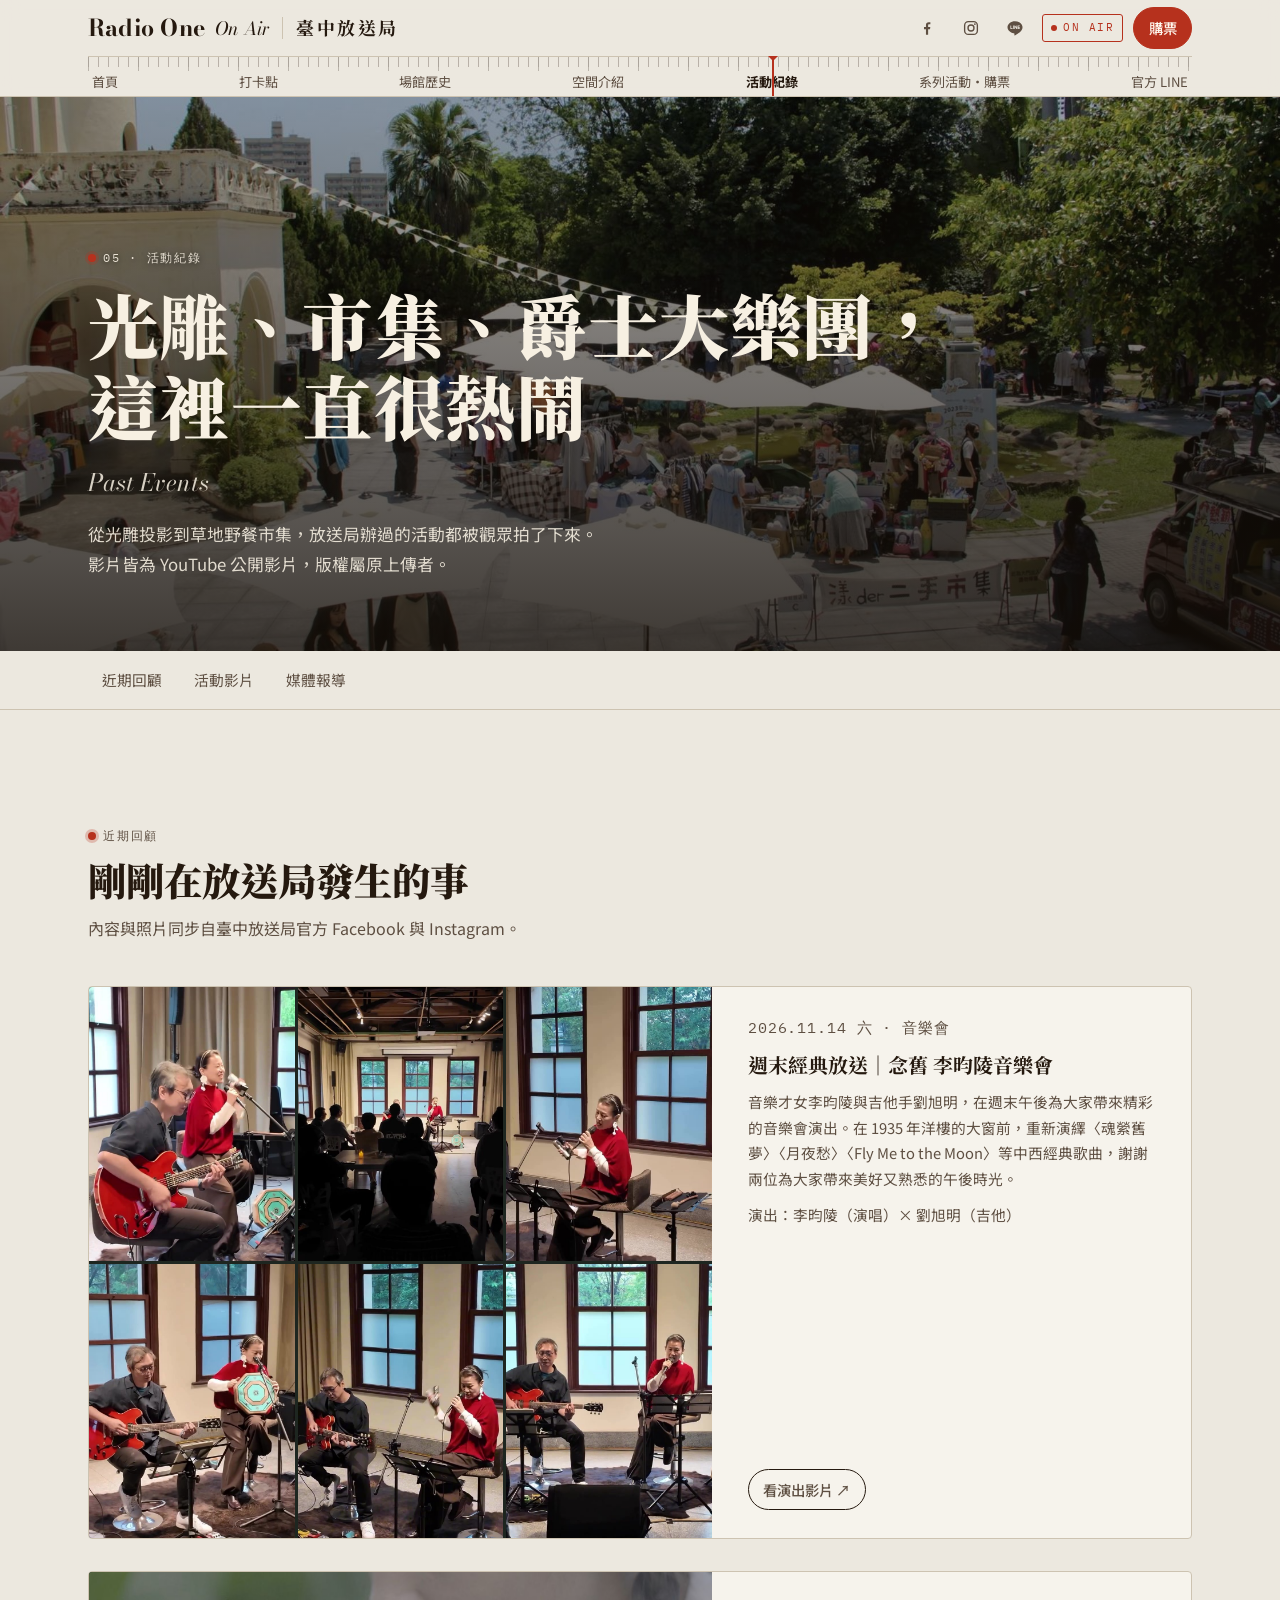
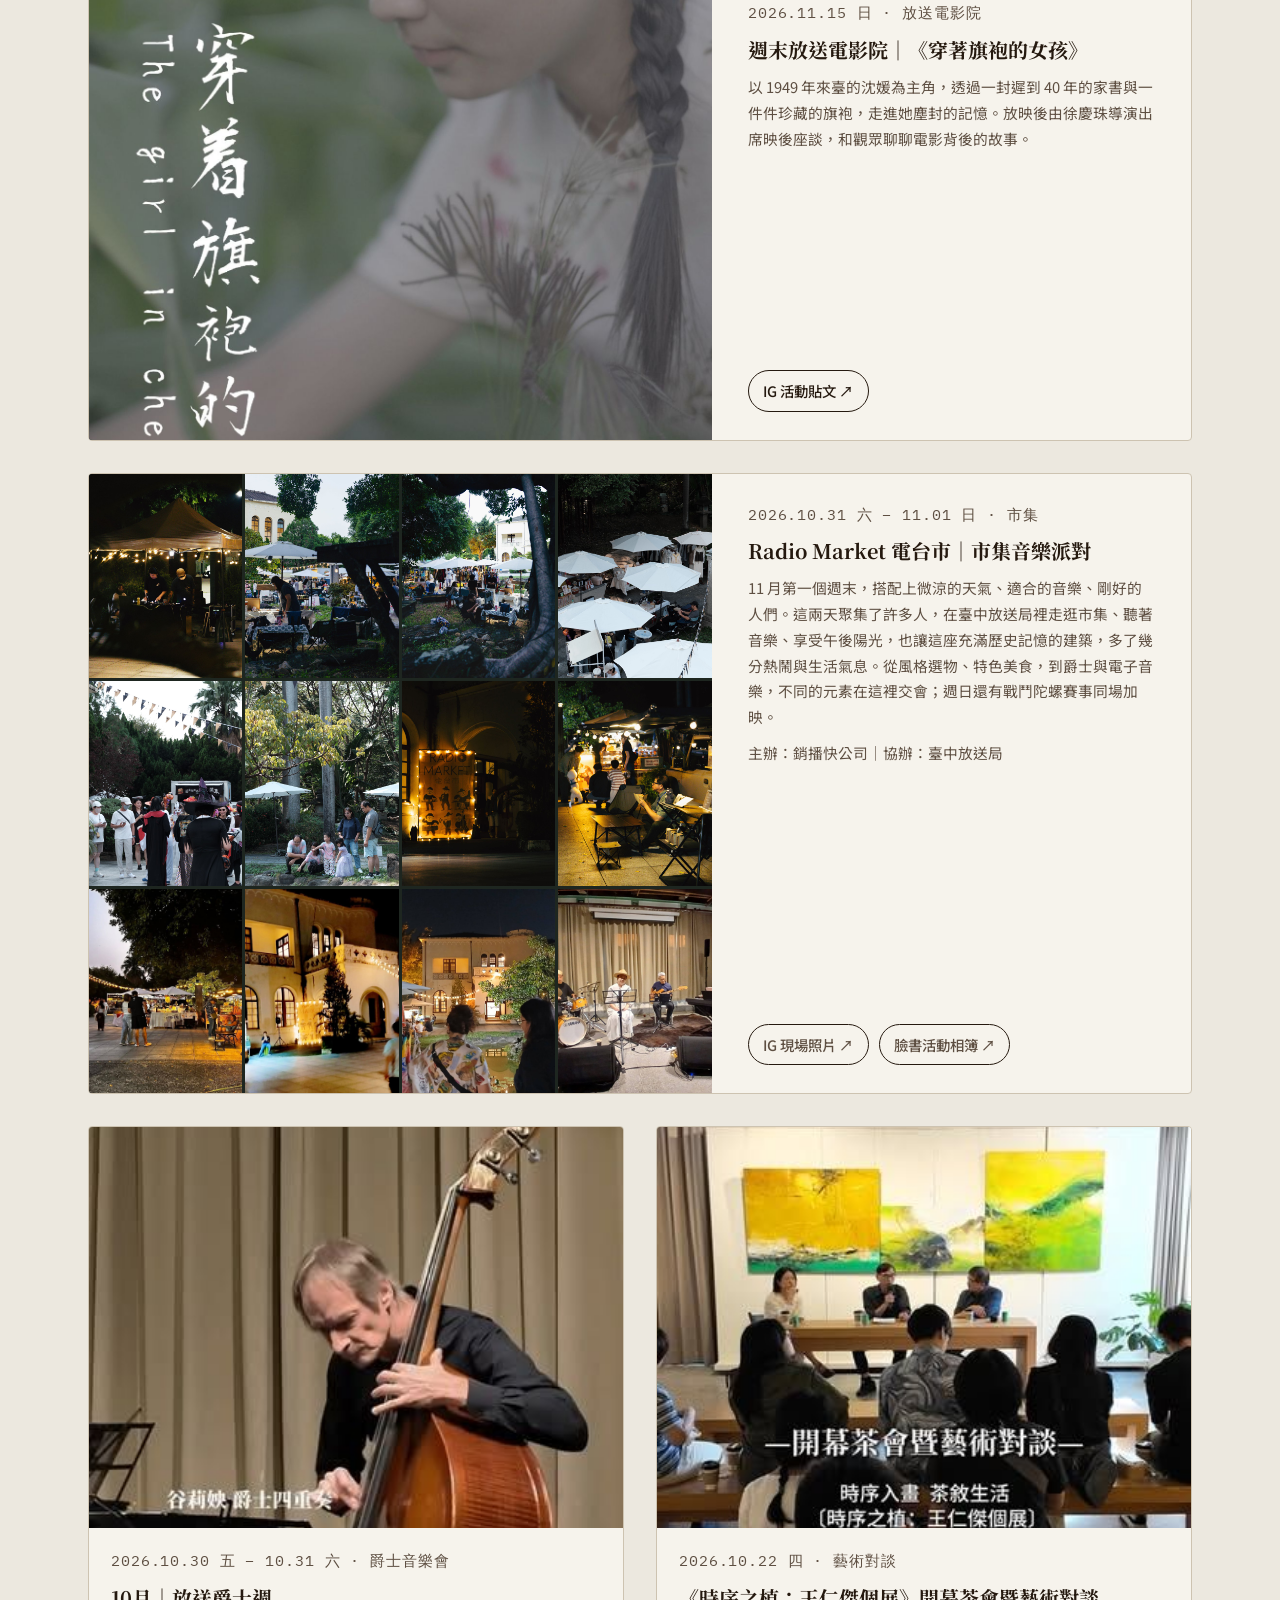
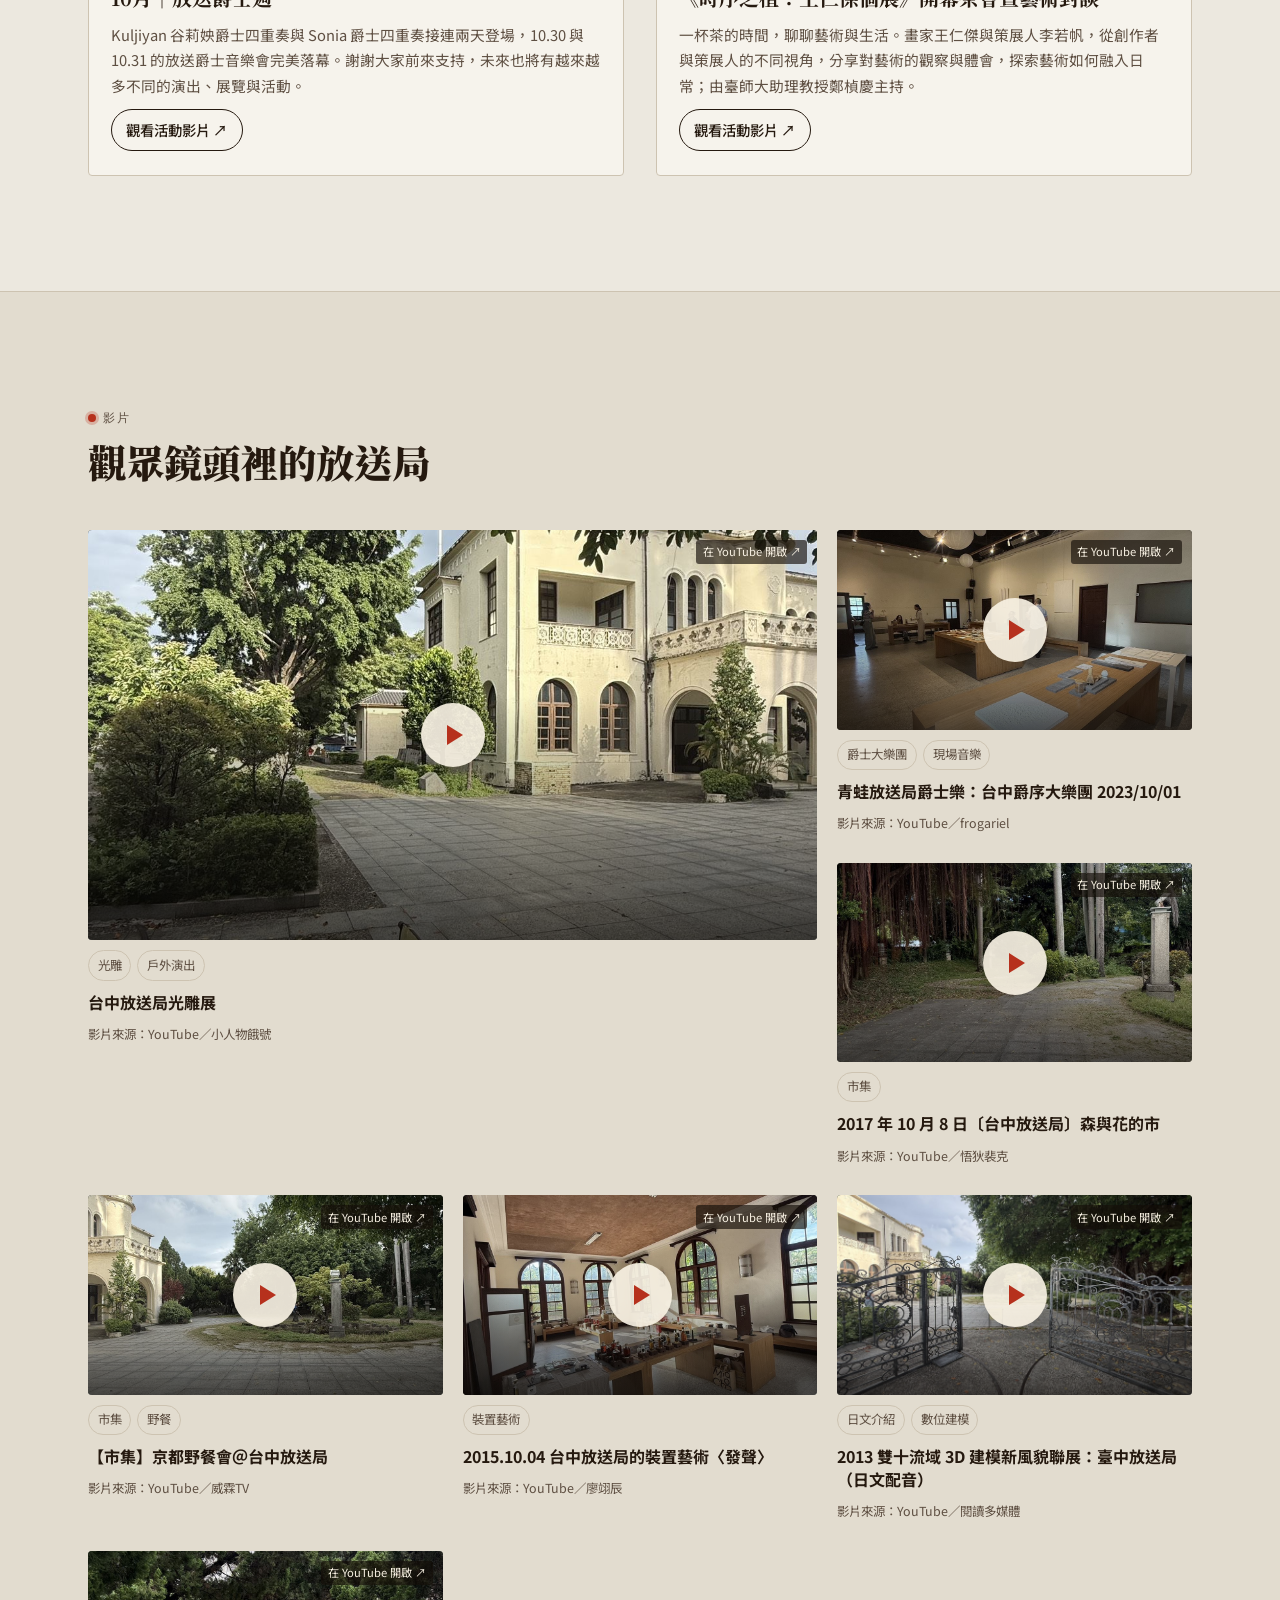
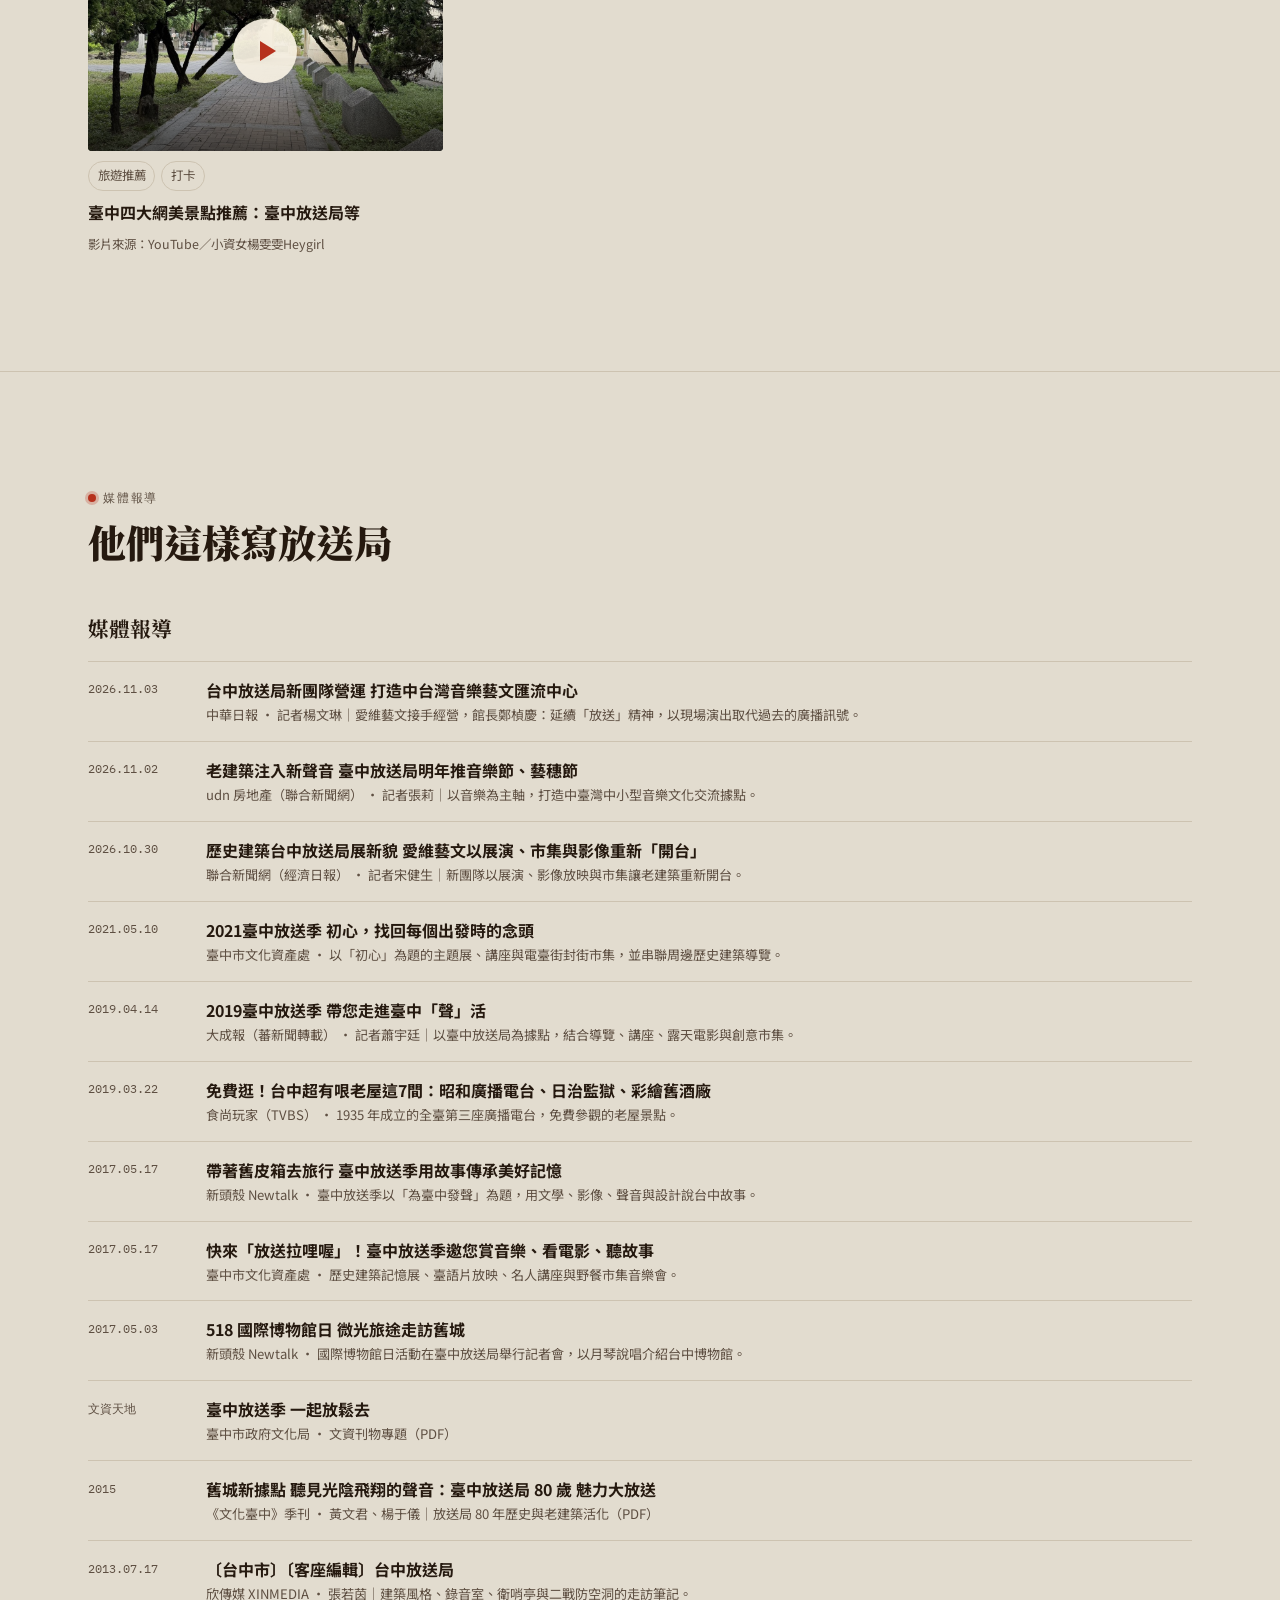
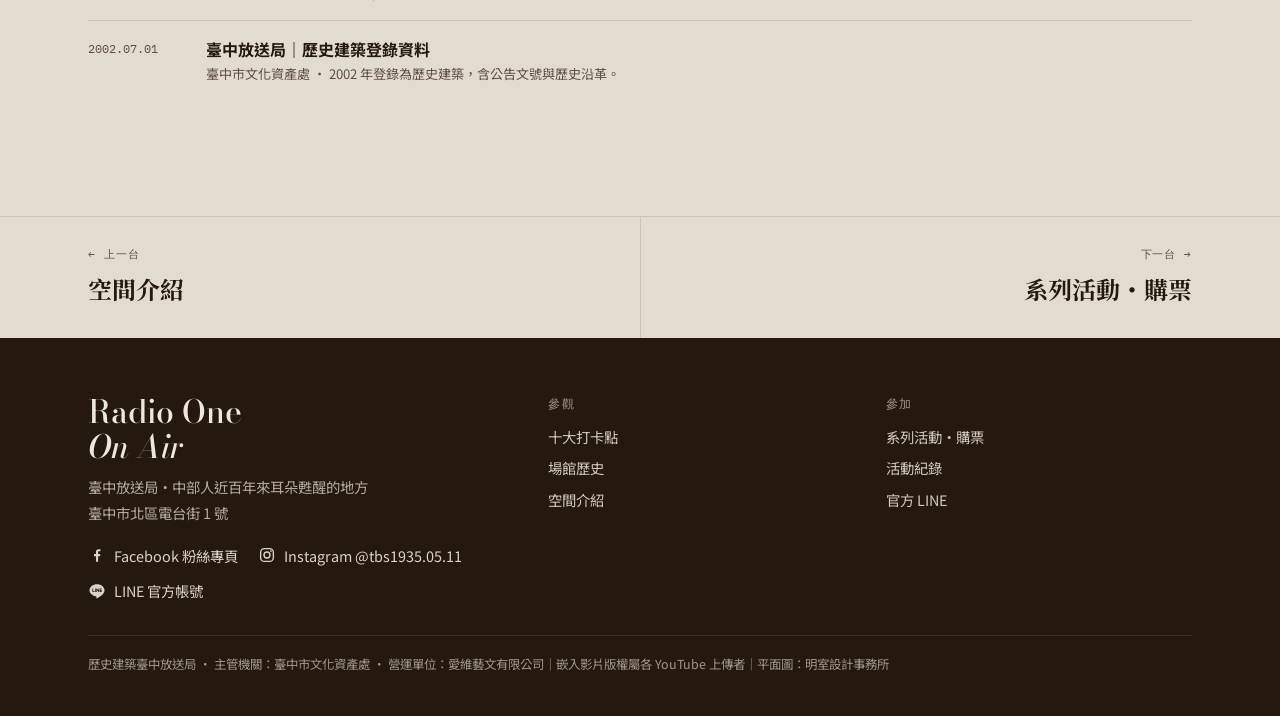
==== archive.html @ de3c6628 "媒體報導新增 2021、2019 放送季、2017 文資處、2013 欣傳媒共 4 則 Co-Authored-By: Claude Opus 5.5 <noreply@anthropic.com> " ====
<!doctype html>
<html lang="zh-Hant">
<head>
<meta charset="utf-8">
<meta name="viewport" content="width=device-width, initial-scale=1, viewport-fit=cover">
<title>活動紀錄｜Radio One On Air</title>
<meta name="description" content="臺中放送局 Radio One On Air：中部人近百年來耳朵甦醒的地方。參觀、打卡、活動資訊與購票。">
<link rel="preconnect" href="https://fonts.googleapis.com">
<link rel="preconnect" href="https://fonts.gstatic.com" crossorigin>
<link rel="stylesheet" href="https://fonts.googleapis.com/css2?family=Bodoni+Moda:ital,opsz,wght@0,6..96,500;0,6..96,700;1,6..96,500&family=IBM+Plex+Mono:wght@400;500&family=Noto+Sans+TC:wght@400;500;700&family=Noto+Serif+TC:wght@500;700;900&display=swap">
<link rel="stylesheet" href="assets/site.css">
</head>
<body>
<header class="hdr" id="top">
  <div class="wrap">
    <div class="hdr-row">
      <a class="logo" href="index.html"><b>Radio One</b><i>On Air</i><small>臺中放送局</small></a>
      <div class="hdr-cta">
        <a class="soc" href="https://www.facebook.com/fangsungstudio" target="_blank" rel="noopener" aria-label="臺中放送局 Facebook 粉絲專頁"><svg viewBox="0 0 24 24" width="18" height="18" aria-hidden="true"><path fill="currentColor" d="M13.5 21v-7.5h2.5l.4-3h-2.9V8.6c0-.9.3-1.5 1.5-1.5h1.5V4.4c-.3 0-1.2-.1-2.2-.1-2.2 0-3.7 1.3-3.7 3.8v2.4H8v3h2.6V21h2.9z"/></svg></a><a class="soc" href="https://www.instagram.com/tbs1935.05.11" target="_blank" rel="noopener" aria-label="臺中放送局 Instagram"><svg viewBox="0 0 24 24" width="18" height="18" aria-hidden="true"><rect x="3.5" y="3.5" width="17" height="17" rx="5" fill="none" stroke="currentColor" stroke-width="1.8"/><circle cx="12" cy="12" r="4" fill="none" stroke="currentColor" stroke-width="1.8"/><circle cx="17.2" cy="6.8" r="1.2" fill="currentColor"/></svg></a><a class="soc" href="https://lin.ee/pATTQXr" target="_blank" rel="noopener" aria-label="臺中放送局 LINE 官方帳號"><svg viewBox="0 0 24 24" width="18" height="18" aria-hidden="true"><path fill="currentColor" d="M12 3C6.5 3 2 6.6 2 11c0 3.9 3.5 7.2 8.3 7.9.3.1.8.2.9.5.1.3.1.7 0 1l-.1.9c0 .3-.2 1 .9.5s5.9-3.5 8-5.9C21.5 14.3 22 12.7 22 11c0-4.4-4.5-8-10-8zM8.3 13.4H6.4c-.3 0-.5-.2-.5-.5V9.1c0-.3.2-.5.5-.5s.5.2.5.5v3.3h1.4c.3 0 .5.2.5.5s-.2.5-.5.5zm2-.5c0 .3-.2.5-.5.5s-.5-.2-.5-.5V9.1c0-.3.2-.5.5-.5s.5.2.5.5v3.8zm4.6 0c0 .2-.1.4-.3.5h-.2c-.2 0-.3-.1-.4-.2l-1.9-2.6v2.3c0 .3-.2.5-.5.5s-.5-.2-.5-.5V9.1c0-.2.1-.4.3-.5h.2c.2 0 .3.1.4.2l1.9 2.6V9.1c0-.3.2-.5.5-.5s.5.2.5.5v3.8zm3.1-2.4c.3 0 .5.2.5.5s-.2.5-.5.5h-1.4v.9H18c.3 0 .5.2.5.5s-.2.5-.5.5h-1.9c-.3 0-.5-.2-.5-.5V9.1c0-.3.2-.5.5-.5H18c.3 0 .5.2.5.5s-.2.5-.5.5h-1.4v.9H18z"/></svg></a>
        <span class="onair" aria-label="現正放送">ON AIR</span>
        <a class="btn small solid" href="events.html">購票</a>
        <button class="menu-btn" id="menuBtn" aria-expanded="false" aria-controls="drawer">選台</button>
      </div>
    </div>
  </div>
  <div class="wrap">
    <nav class="dial" aria-label="網站導覽">
      <div class="dial-scale"></div>
      <ol id="dialList"><li><a href="index.html">首頁</a></li><li><a href="spots.html">打卡點</a></li><li><a href="history.html">場館歷史</a></li><li><a href="spaces.html">空間介紹</a></li><li><a href="archive.html" aria-current="page">活動紀錄</a></li><li><a href="events.html">系列活動・購票</a></li><li><a href="line.html">官方 LINE</a></li></ol>
      <div class="dial-now"><span class="mono">TUNED</span><b>活動紀錄</b></div>
      <div class="needle" id="needle"></div>
    </nav>
  </div>
</header>
<div class="drawer" id="drawer" hidden>
  <button class="btn small close" id="drawerClose">關閉</button>
  <a href="index.html">首頁 <span>Home</span></a><a href="spots.html">打卡點 <span>Photo Spots</span></a><a href="history.html">場館歷史 <span>History</span></a><a href="spaces.html">空間介紹 <span>Spaces</span></a><a href="archive.html" aria-current="page">活動紀錄 <span>Archive</span></a><a href="events.html">系列活動・購票 <span>Events & Tickets</span></a><a href="line.html">官方 LINE <span>LINE Official</span></a>
  <p class="drawer-soc"><a href="https://www.facebook.com/fangsungstudio" target="_blank" rel="noopener">Facebook ↗</a><a href="https://www.instagram.com/tbs1935.05.11" target="_blank" rel="noopener">Instagram ↗</a><a href="https://lin.ee/pATTQXr" target="_blank" rel="noopener">LINE ↗</a></p>
</div>
<main><section class="page-hero"><img src="assets/img/hero-archive.jpg" alt="臺中放送局前庭的二手市集"><div class="wrap">
<p class="eyebrow"><span class="lamp"></span>05 · 活動紀錄</p><h1>光雕、市集、爵士大樂團，<br>這裡一直很熱鬧</h1><p class="en">Past Events</p><p class="lead two-line"><span>從光雕投影到草地野餐市集，放送局辦過的活動都被觀眾拍了下來。</span><span>影片皆為 YouTube 公開影片，版權屬原上傳者。</span></p></div></section><nav class="subnav" aria-label="本頁章節"><div class="wrap"><a href="#recent">近期回顧</a><a href="#videos">活動影片</a><a href="#press">媒體報導</a></div></nav><section class="sec block" id="recent"><div class="wrap"><div class="blk-h"><p class="eyebrow"><span class="lamp"></span>近期回顧</p><h2>剛剛在放送局發生的事</h2><p>內容與照片同步自臺中放送局官方 Facebook 與 Instagram。</p></div>
<div class="recaps">
<article class="recap wide"><div class="gal g3"><img src="assets/img/ev-concert-recap-1.jpg" alt="念舊 李昀陵音樂會演出現場 1" loading="lazy"><img src="assets/img/ev-concert-recap-2.jpg" alt="念舊 李昀陵音樂會演出現場 2" loading="lazy"><img src="assets/img/ev-concert-recap-3.jpg" alt="念舊 李昀陵音樂會演出現場 3" loading="lazy"><img src="assets/img/ev-concert-recap-4.jpg" alt="念舊 李昀陵音樂會演出現場 4" loading="lazy"><img src="assets/img/ev-concert-recap-5.jpg" alt="念舊 李昀陵音樂會演出現場 5" loading="lazy"><img src="assets/img/ev-concert-recap-6.jpg" alt="念舊 李昀陵音樂會演出現場 6" loading="lazy"></div><div class="bd"><p class="when">2026.11.14 六 · 音樂會</p><h3>週末經典放送｜念舊 李昀陵音樂會</h3><p>音樂才女李昀陵與吉他手劉旭明，在週末午後為大家帶來精彩的音樂會演出。在 1935 年洋樓的大窗前，重新演繹〈魂縈舊夢〉〈月夜愁〉〈Fly Me to the Moon〉等中西經典歌曲，謝謝兩位為大家帶來美好又熟悉的午後時光。</p><p class="note">演出：李昀陵（演唱）× 劉旭明（吉他）</p><p style="display:flex;gap:10px;flex-wrap:wrap;margin-top:auto"><a class="btn small" href="https://www.instagram.com/reel/DfyosziPa6n/" target="_blank" rel="noopener">看演出影片 ↗</a></p></div></article>
<article class="recap wide"><div class="gal g1"><img src="assets/img/ev-film-qipao.jpg" alt="週末放送電影院《穿著旗袍的女孩》海報" loading="lazy" style="object-position:50% 20%"></div><div class="bd"><p class="when">2026.11.15 日 · 放送電影院</p><h3>週末放送電影院｜《穿著旗袍的女孩》</h3><p>以 1949 年來臺的沈媛為主角，透過一封遲到 40 年的家書與一件件珍藏的旗袍，走進她塵封的記憶。放映後由徐慶珠導演出席映後座談，和觀眾聊聊電影背後的故事。</p><a class="btn small" href="https://www.instagram.com/p/DfofdYCPyNY/" target="_blank" rel="noopener">IG 活動貼文 ↗</a></div></article>
<article class="recap wide"><div class="gal"><img src="assets/img/ev-market-1.jpg" alt="Radio Market 電台市現場照片 1" loading="lazy"><img src="assets/img/ev-market-4.jpg" alt="Radio Market 電台市現場照片 2" loading="lazy"><img src="assets/img/ev-market-5.jpg" alt="Radio Market 電台市現場照片 3" loading="lazy"><img src="assets/img/ev-market-7.jpg" alt="Radio Market 電台市現場照片 4" loading="lazy"><img src="assets/img/ev-market-8.jpg" alt="Radio Market 電台市現場照片 5" loading="lazy"><img src="assets/img/ev-market-9.jpg" alt="Radio Market 電台市現場照片 6" loading="lazy"><img src="assets/img/ev-market-2.jpg" alt="Radio Market 電台市現場照片 7" loading="lazy"><img src="assets/img/ev-market-3.jpg" alt="Radio Market 電台市現場照片 8" loading="lazy"><img src="assets/img/ev-market-10.jpg" alt="Radio Market 電台市現場照片 9" loading="lazy"><img src="assets/img/ev-market-11.jpg" alt="Radio Market 電台市現場照片 10" loading="lazy"><img src="assets/img/ev-market-12.jpg" alt="Radio Market 電台市現場照片 11" loading="lazy"><img src="assets/img/ev-market-13.jpg" alt="Radio Market 電台市現場照片 12" loading="lazy"></div><div class="bd"><p class="when">2026.10.31 六 – 11.01 日 · 市集</p><h3>Radio Market 電台市｜市集音樂派對</h3><p>11 月第一個週末，搭配上微涼的天氣、適合的音樂、剛好的人們。這兩天聚集了許多人，在臺中放送局裡走逛市集、聽著音樂、享受午後陽光，也讓這座充滿歷史記憶的建築，多了幾分熱鬧與生活氣息。從風格選物、特色美食，到爵士與電子音樂，不同的元素在這裡交會；週日還有戰鬥陀螺賽事同場加映。</p><p class="note">主辦：銷播快公司｜協辦：臺中放送局</p><p style="display:flex;gap:10px;flex-wrap:wrap;margin-top:auto"><a class="btn small" href="https://www.instagram.com/p/DfYsrJaGtiY/" target="_blank" rel="noopener">IG 現場照片 ↗</a><a class="btn small" href="https://www.facebook.com/photo/?fbid=1616355417195891" target="_blank" rel="noopener">臉書活動相簿 ↗</a></p></div></article>
<article class="recap"><div class="ph"><img src="assets/img/ev-jazz-recap.jpg" alt="放送爵士週演出現場：低音提琴手" loading="lazy"></div><div class="bd"><p class="when">2026.10.30 五 – 10.31 六 · 爵士音樂會</p><h3>10月｜放送爵士週</h3><p>Kuljiyan 谷莉姎爵士四重奏與 Sonia 爵士四重奏接連兩天登場，10.30 與 10.31 的放送爵士音樂會完美落幕。謝謝大家前來支持，未來也將有越來越多不同的演出、展覽與活動。</p><a class="btn small" href="https://www.instagram.com/reel/DfWcLodPdLr/" target="_blank" rel="noopener">觀看活動影片 ↗</a></div></article>
<article class="recap"><div class="ph"><img src="assets/img/ev-tea-talk.jpg" alt="開幕茶會暨藝術對談現場" loading="lazy"></div><div class="bd"><p class="when">2026.10.22 四 · 藝術對談</p><h3>《時序之植：王仁傑個展》開幕茶會暨藝術對談</h3><p>一杯茶的時間，聊聊藝術與生活。畫家王仁傑與策展人李若帆，從創作者與策展人的不同視角，分享對藝術的觀察與體會，探索藝術如何融入日常；由臺師大助理教授鄭楨慶主持。</p><a class="btn small" href="https://www.instagram.com/reel/De9kp4qvMtl/" target="_blank" rel="noopener">觀看活動影片 ↗</a></div></article>
</div></div></section><section class="sec block alt" id="videos"><div class="wrap"><div class="blk-h"><p class="eyebrow"><span class="lamp"></span>影片</p><h2>觀眾鏡頭裡的放送局</h2></div><div class="vid-grid" id="vidGrid"></div></div></section><section class="sec block alt" id="press"><div class="wrap"><div class="blk-h"><p class="eyebrow"><span class="lamp"></span>媒體報導</p><h2>他們這樣寫放送局</h2></div><div class="press" style="grid-template-columns:1fr"><div>
        <h3>媒體報導</h3>
        <ul class="press-list">
          <li><a href="https://www.cdns.com.tw/articles/1484605" target="_blank" rel="noopener"><time>2026.11.03</time><span><b>台中放送局新團隊營運 打造中台灣音樂藝文匯流中心</b><small>中華日報 · 記者楊文琳｜愛維藝文接手經營，館長鄭楨慶：延續「放送」精神，以現場演出取代過去的廣播訊號。</small></span></a></li>
          <li><a href="https://house.udn.com/house/story/123601/9852051" target="_blank" rel="noopener"><time>2026.11.02</time><span><b>老建築注入新聲音 臺中放送局明年推音樂節、藝穗節</b><small>udn 房地產（聯合新聞網） · 記者張莉｜以音樂為主軸，打造中臺灣中小型音樂文化交流據點。</small></span></a></li>
          <li><a href="https://udn.com/news/story/7325/9847876" target="_blank" rel="noopener"><time>2026.10.30</time><span><b>歷史建築台中放送局展新貌 愛維藝文以展演、市集與影像重新「開台」</b><small>聯合新聞網（經濟日報） · 記者宋健生｜新團隊以展演、影像放映與市集讓老建築重新開台。</small></span></a></li>
          <li><a href="https://www.tchac.taichung.gov.tw/information?uid=4&pid=4829" target="_blank" rel="noopener"><time>2021.05.10</time><span><b>2021臺中放送季 初心，找回每個出發時的念頭</b><small>臺中市文化資產處 · 以「初心」為題的主題展、講座與電臺街封街市集，並串聯周邊歷史建築導覽。</small></span></a></li>
          <li><a href="https://n.yam.com/Article/20190414224294" target="_blank" rel="noopener"><time>2019.04.14</time><span><b>2019臺中放送季 帶您走進臺中「聲」活</b><small>大成報（蕃新聞轉載） · 記者蕭宇廷｜以臺中放送局為據點，結合導覽、講座、露天電影與創意市集。</small></span></a></li>
          <li><a href="https://supertaste.tvbs.com.tw/travel/314864" target="_blank" rel="noopener"><time>2019.03.22</time><span><b>免費逛！台中超有哏老屋這7間：昭和廣播電台、日治監獄、彩繪舊酒廠</b><small>食尚玩家（TVBS） · 1935 年成立的全臺第三座廣播電台，免費參觀的老屋景點。</small></span></a></li>
          <li><a href="https://newtalk.tw/news/view/2017-05-17/86885" target="_blank" rel="noopener"><time>2017.05.17</time><span><b>帶著舊皮箱去旅行 臺中放送季用故事傳承美好記憶</b><small>新頭殼 Newtalk · 臺中放送季以「為臺中發聲」為題，用文學、影像、聲音與設計說台中故事。</small></span></a></li>
          <li><a href="https://www.tchac.taichung.gov.tw/information?uid=4&pid=812" target="_blank" rel="noopener"><time>2017.05.17</time><span><b>快來「放送拉哩喔」！臺中放送季邀您賞音樂、看電影、聽故事</b><small>臺中市文化資產處 · 歷史建築記憶展、臺語片放映、名人講座與野餐市集音樂會。</small></span></a></li>
          <li><a href="https://newtalk.tw/news/view/2017-05-03/85796" target="_blank" rel="noopener"><time>2017.05.03</time><span><b>518 國際博物館日 微光旅途走訪舊城</b><small>新頭殼 Newtalk · 國際博物館日活動在臺中放送局舉行記者會，以月琴說唱介紹台中博物館。</small></span></a></li>
          <li><a href="https://www.culture.taichung.gov.tw/media/819807/%E6%96%87%E8%B3%87%E5%A4%A9%E5%9C%B0-%E8%87%BA%E4%B8%AD%E6%94%BE%E9%80%81%E5%AD%A3-%E4%B8%80%E8%B5%B7%E6%94%BE%E9%AC%86%E5%8E%BB.pdf" target="_blank" rel="noopener"><time>文資天地</time><span><b>臺中放送季 一起放鬆去</b><small>臺中市政府文化局 · 文資刊物專題（PDF）</small></span></a></li>
          <li><a href="https://www.culture.taichung.gov.tw/media/823363/在地故事-臺中放送局80歲-魅力大放送.pdf" target="_blank" rel="noopener"><time>2015</time><span><b>舊城新據點 聽見光陰飛翔的聲音：臺中放送局 80 歲 魅力大放送</b><small>《文化臺中》季刊 · 黃文君、楊于儀｜放送局 80 年歷史與老建築活化（PDF）</small></span></a></li>
          <li><a href="https://www.xinmedia.com/article/4301" target="_blank" rel="noopener"><time>2013.07.17</time><span><b>〔台中市〕〔客座編輯〕台中放送局</b><small>欣傳媒 XINMEDIA · 張若茵｜建築風格、錄音室、衛哨亭與二戰防空洞的走訪筆記。</small></span></a></li>
          <li><a href="https://www.tchac.taichung.gov.tw/historybuilding?uid=34&pid=25" target="_blank" rel="noopener"><time>2002.07.01</time><span><b>臺中放送局｜歷史建築登錄資料</b><small>臺中市文化資產處 · 2002 年登錄為歷史建築，含公告文號與歷史沿革。</small></span></a></li>
        </ul>
      </div>
      </div></div></section></main><nav class="pager" aria-label="上一頁與下一頁"><div class="wrap"><a class="prev" href="spaces.html"><span class="mono">← 上一台</span><b>空間介紹</b></a><a class="next" href="events.html"><span class="mono">下一台 →</span><b>系列活動・購票</b></a></div></nav><footer>
  <div class="wrap">
    <div class="brand"><b>Radio One<br><i>On Air</i></b><p>臺中放送局・中部人近百年來耳朵甦醒的地方<br>臺中市北區電台街 1 號</p><p class="foot-soc"><a href="https://www.facebook.com/fangsungstudio" target="_blank" rel="noopener"><svg viewBox="0 0 24 24" width="18" height="18" aria-hidden="true"><path fill="currentColor" d="M13.5 21v-7.5h2.5l.4-3h-2.9V8.6c0-.9.3-1.5 1.5-1.5h1.5V4.4c-.3 0-1.2-.1-2.2-.1-2.2 0-3.7 1.3-3.7 3.8v2.4H8v3h2.6V21h2.9z"/></svg>Facebook 粉絲專頁</a><a href="https://www.instagram.com/tbs1935.05.11" target="_blank" rel="noopener"><svg viewBox="0 0 24 24" width="18" height="18" aria-hidden="true"><rect x="3.5" y="3.5" width="17" height="17" rx="5" fill="none" stroke="currentColor" stroke-width="1.8"/><circle cx="12" cy="12" r="4" fill="none" stroke="currentColor" stroke-width="1.8"/><circle cx="17.2" cy="6.8" r="1.2" fill="currentColor"/></svg>Instagram @tbs1935.05.11</a><a href="https://lin.ee/pATTQXr" target="_blank" rel="noopener"><svg viewBox="0 0 24 24" width="18" height="18" aria-hidden="true"><path fill="currentColor" d="M12 3C6.5 3 2 6.6 2 11c0 3.9 3.5 7.2 8.3 7.9.3.1.8.2.9.5.1.3.1.7 0 1l-.1.9c0 .3-.2 1 .9.5s5.9-3.5 8-5.9C21.5 14.3 22 12.7 22 11c0-4.4-4.5-8-10-8zM8.3 13.4H6.4c-.3 0-.5-.2-.5-.5V9.1c0-.3.2-.5.5-.5s.5.2.5.5v3.3h1.4c.3 0 .5.2.5.5s-.2.5-.5.5zm2-.5c0 .3-.2.5-.5.5s-.5-.2-.5-.5V9.1c0-.3.2-.5.5-.5s.5.2.5.5v3.8zm4.6 0c0 .2-.1.4-.3.5h-.2c-.2 0-.3-.1-.4-.2l-1.9-2.6v2.3c0 .3-.2.5-.5.5s-.5-.2-.5-.5V9.1c0-.2.1-.4.3-.5h.2c.2 0 .3.1.4.2l1.9 2.6V9.1c0-.3.2-.5.5-.5s.5.2.5.5v3.8zm3.1-2.4c.3 0 .5.2.5.5s-.2.5-.5.5h-1.4v.9H18c.3 0 .5.2.5.5s-.2.5-.5.5h-1.9c-.3 0-.5-.2-.5-.5V9.1c0-.3.2-.5.5-.5H18c.3 0 .5.2.5.5s-.2.5-.5.5h-1.4v.9H18z"/></svg>LINE 官方帳號</a></p></div>
    <div><h4>參觀</h4><ul><li><a href="spots.html">十大打卡點</a></li><li><a href="history.html">場館歷史</a></li><li><a href="spaces.html">空間介紹</a></li></ul></div>
    <div><h4>參加</h4><ul><li><a href="events.html">系列活動・購票</a></li><li><a href="archive.html">活動紀錄</a></li><li><a href="line.html">官方 LINE</a></li></ul></div>
    <p class="fine">歷史建築臺中放送局 · 主管機關：臺中市文化資產處 · 營運單位：愛維藝文有限公司｜嵌入影片版權屬各 YouTube 上傳者｜平面圖：明室設計事務所</p>
  </div>
</footer><script src="assets/site.js"></script>
</body>
</html>
---- assets/site.css ----
/* Layout concept: a 1935 radio cabinet — a sticky tuning dial whose red needle tracks you through eight "stations" (sections); terrazzo paper ground, window-frame brown ink, stucco-yellow bands, one ON AIR red used only for live/active things. */
:root{
  --paper:#ECE8DF;      /* terrazzo floor */
  --paper-2:#E2DCCF;
  --card:#F6F3EC;
  --ink:#25190F;        /* dark wood window frames */
  --ink-2:#5E4F42;
  --line:#CDC3B1;
  --stucco:#E6D49A;     /* the building's pale yellow */
  --stucco-ink:#3A2A12;
  --banyan:#2D4936;     /* old banyan green */
  --onair:#B6311D;      /* ON AIR lamp */
  --night:#1E2620;      /* constant dark panels */
  --on-night:#EFE7D6;
  --on-night-2:#B9B09D;
  --on-photo:#F7F0E2;
  --plan-bg:#FFFFFF;
  --f-display:"Bodoni Moda","Didot","Times New Roman",serif;
  --f-zh-display:"Noto Serif TC","Songti TC","PMingLiU",serif;
  --f-body:"Noto Sans TC","PingFang TC","Microsoft JhengHei",system-ui,sans-serif;
  --f-mono:"IBM Plex Mono",ui-monospace,"SFMono-Regular",Menlo,monospace;
  --gutter:clamp(16px,4vw,48px);
  --maxw:1200px;
  --r:4px;
}
@media (prefers-color-scheme: dark){:root:not([data-theme="light"]){
  --paper:#15120E;--paper-2:#1C1813;--card:#211C16;--ink:#EDE5D6;--ink-2:#B5A996;--line:#3A3229;
  --stucco:#3A3220;--stucco-ink:#F0E3BC;--banyan:#8DB39A;--onair:#E5553D;--night:#0F1411;--on-night:#EFE7D6;--on-night-2:#A9A08E;--plan-bg:#F4F1EA;color-scheme:dark}}
:root[data-theme="dark"]{
  --paper:#15120E;--paper-2:#1C1813;--card:#211C16;--ink:#EDE5D6;--ink-2:#B5A996;--line:#3A3229;
  --stucco:#3A3220;--stucco-ink:#F0E3BC;--banyan:#8DB39A;--onair:#E5553D;--night:#0F1411;--on-night:#EFE7D6;--on-night-2:#A9A08E;--plan-bg:#F4F1EA;color-scheme:dark}

*,*::before,*::after{box-sizing:border-box}
[hidden]{display:none!important}
html{scroll-behavior:smooth;scroll-padding-top:92px}
@media (prefers-reduced-motion:reduce){html{scroll-behavior:auto}*{animation:none!important;transition:none!important}}
body{margin:0;background:var(--paper);color:var(--ink);font-family:var(--f-body);font-size:16px;line-height:1.75;overflow-x:hidden}
a{color:inherit}
img{max-width:100%;display:block}
h1,h2,h3,h4{margin:0;text-wrap:balance}
p{margin:0}
button,input,select,textarea{font:inherit;color:inherit}
:focus-visible{outline:2px solid var(--onair);outline-offset:2px}
.wrap{max-width:var(--maxw);margin-inline:auto;padding-inline:var(--gutter)}
.mono{font-family:var(--f-mono);font-size:.78rem;letter-spacing:.08em;text-transform:uppercase}
.eyebrow{font-family:var(--f-mono);font-size:.76rem;letter-spacing:.14em;text-transform:uppercase;color:var(--ink-2);display:flex;align-items:center;gap:.6em}
.eyebrow .lamp{width:8px;height:8px;border-radius:50%;background:var(--onair);box-shadow:0 0 0 3px color-mix(in srgb,var(--onair) 25%,transparent)}
.sec{padding-block:clamp(64px,9vw,120px)}
.sec-head{display:grid;gap:14px;margin-bottom:clamp(32px,5vw,56px);max-width:760px}
.sec-head h2{font-family:var(--f-zh-display);font-weight:900;font-size:clamp(1.9rem,4.2vw,3rem);line-height:1.2;letter-spacing:.01em}
.sec-head h2 em{font-family:var(--f-display);font-style:italic;font-weight:500;letter-spacing:0}
.sec-head p{color:var(--ink-2);font-size:1.05rem;max-width:62ch}
.btn{display:inline-flex;align-items:center;gap:.5em;padding:.8em 1.3em;border-radius:999px;border:1px solid var(--ink);background:transparent;text-decoration:none;font-weight:500;cursor:pointer;transition:background .2s,color .2s}
.btn:hover{background:var(--ink);color:var(--paper)}
.btn.solid{background:var(--onair);border-color:var(--onair);color:#FFF8EE}
.btn.solid:hover{background:var(--ink);border-color:var(--ink);color:var(--paper)}
.btn.small{padding:.5em 1em;font-size:.9rem}
.chip{display:inline-flex;align-items:center;gap:.4em;font-size:.78rem;padding:.25em .7em;border-radius:999px;border:1px solid var(--line);color:var(--ink-2);white-space:nowrap}
.note{font-size:.85rem;color:var(--ink-2)}

/* ---------- header + tuning dial ---------- */
.hdr{position:sticky;top:env(safe-area-inset-top,0px);z-index:50;background:color-mix(in srgb,var(--paper) 92%,transparent);backdrop-filter:blur(10px);border-bottom:1px solid var(--line)}
.hdr-row{display:flex;align-items:center;justify-content:space-between;gap:16px;height:56px}
.logo{display:flex;align-items:baseline;gap:.55em;text-decoration:none;white-space:nowrap}
.logo b{font-family:var(--f-display);font-weight:700;font-size:1.3rem;letter-spacing:.01em}
.logo i{font-family:var(--f-display);font-size:1.05rem}
.logo small{font-family:var(--f-zh-display);font-size:.8rem;color:var(--ink-2)}
.onair{display:inline-flex;align-items:center;gap:6px;font-family:var(--f-mono);font-size:.68rem;letter-spacing:.14em;padding:3px 8px;border:1px solid var(--onair);color:var(--onair);border-radius:3px}
.onair::before{content:"";width:6px;height:6px;border-radius:50%;background:var(--onair);animation:blink 2.4s infinite}
@keyframes blink{0%,60%{opacity:1}70%,90%{opacity:.25}100%{opacity:1}}
.hdr-cta{display:flex;align-items:center;gap:10px}
.menu-btn{display:none;border:1px solid var(--line);background:transparent;border-radius:999px;padding:.35em .9em;cursor:pointer;font-size:.9rem}
.dial{position:relative;height:40px;border-top:1px solid var(--line)}
.dial-scale{position:absolute;inset:0 0 auto 0;height:10px;background-image:repeating-linear-gradient(90deg,var(--ink-2) 0 1px,transparent 1px 10px);opacity:.35}
.dial-scale::after{content:"";position:absolute;inset:0;background-image:repeating-linear-gradient(90deg,var(--ink) 0 1px,transparent 1px 50px);height:14px;opacity:.7}
.dial ol{list-style:none;margin:0;padding:0;display:flex;justify-content:space-between;position:absolute;inset:12px 0 0 0}
.dial li a{display:block;font-size:.82rem;text-decoration:none;color:var(--ink-2);padding:2px 4px;white-space:nowrap;transition:color .2s}
.dial li a:hover,.dial li a.on{color:var(--ink)}
.dial li a.on{font-weight:700}
.needle{position:absolute;top:0;bottom:0;width:2px;background:var(--onair);left:0;transition:left .25s ease-out;pointer-events:none}
.needle::before{content:"";position:absolute;top:-1px;left:-4px;border:5px solid transparent;border-top-color:var(--onair)}
.dial-now{display:none}
@media (max-width:900px){
  .dial ol{display:none}
  .dial-now{display:flex;position:absolute;inset:12px 0 0 0;align-items:center;justify-content:center;font-size:.82rem;color:var(--ink-2);gap:.6em}
  .menu-btn{display:inline-block}
  .hdr-cta .btn{display:none}
  .logo small{display:none}
}
.drawer{position:fixed;inset:0;z-index:60;background:var(--paper);padding:calc(env(safe-area-inset-top,0px) + 20px) var(--gutter) 24px;display:flex;flex-direction:column;gap:6px}
.drawer a{font-family:var(--f-zh-display);font-weight:700;font-size:1.5rem;text-decoration:none;padding:.35em 0;border-bottom:1px solid var(--line);display:flex;justify-content:space-between}
.drawer a span{font-family:var(--f-mono);font-size:.75rem;color:var(--ink-2);font-weight:400}
.drawer .close{align-self:flex-end;margin-bottom:12px}

/* ---------- hero ---------- */
.hero{position:relative;min-height:clamp(560px,80vh,820px);display:flex;align-items:flex-end;color:var(--on-photo);overflow:hidden;background:#1a140e}
.hero-media{position:absolute;inset:0}
.hero-media img{width:100%;height:100%;object-fit:cover;object-position:50% 40%;animation:drift 28s ease-in-out infinite alternate}
@keyframes drift{from{transform:scale(1.04)}to{transform:scale(1.12) translate(-1.5%,1%)}}
.hero-video{position:absolute;inset:0;overflow:hidden;opacity:0;transition:opacity 1.2s}
.hero-video.ready{opacity:1}
.hero-video iframe{position:absolute;top:50%;left:50%;width:max(100%,177.78vh);height:max(100%,56.25vw);transform:translate(-50%,-50%);border:0;pointer-events:none}
.hero::after{content:"";position:absolute;inset:0;background:linear-gradient(180deg,rgba(20,14,8,.15) 0%,rgba(20,14,8,.25) 45%,rgba(20,14,8,.82) 100%)}
.hero-inner{position:relative;z-index:2;width:100%;padding-block:56px 48px;display:grid;gap:22px}
.hero .eyebrow{color:rgba(247,240,226,.92);text-shadow:0 1px 6px rgba(0,0,0,.6)}
.hero h1{font-family:var(--f-display);font-weight:500;font-size:clamp(3rem,10vw,8.4rem);line-height:.92;letter-spacing:-.02em}
.hero h1 i{font-style:italic}
.hero h1 .air{display:inline-flex;align-items:center;gap:.18em}
.hero h1 .air::after{content:"";width:.22em;height:.22em;border-radius:50%;background:var(--onair);box-shadow:0 0 30px 6px rgba(229,85,61,.6);animation:blink 2.4s infinite}
.hero .sub{font-family:var(--f-zh-display);font-weight:700;font-size:clamp(1.2rem,2.6vw,1.9rem);letter-spacing:.08em}
.hero .lead{max-width:44ch;font-size:1.05rem;color:rgba(247,240,226,.88)}
.hero-actions{display:flex;flex-wrap:wrap;gap:12px;margin-top:6px}
.hero .btn{border-color:rgba(247,240,226,.7);color:var(--on-photo)}
.hero .btn:hover{background:var(--on-photo);color:#1a140e}
.hero .btn.solid{border-color:var(--onair);color:#FFF8EE}
.hero-credit{position:absolute;right:var(--gutter);bottom:14px;z-index:2;font-size:.72rem;color:rgba(247,240,226,.7);text-decoration:none}
.hero-credit:hover{color:var(--on-photo)}

.visit{background:var(--ink);color:var(--paper)}
.visit .wrap{display:grid;grid-template-columns:repeat(4,minmax(0,1fr));gap:0}
.visit div{padding:18px 18px 18px 0;border-right:1px solid color-mix(in srgb,var(--paper) 18%,transparent);margin-right:18px}
.visit div:last-child{border:0}
.visit .mono{opacity:.65;font-size:.7rem}
.visit p{font-size:.95rem;line-height:1.5;margin-top:4px}
@media (max-width:760px){.visit .wrap{grid-template-columns:1fr 1fr}.visit div{border:0;margin:0;padding:12px 8px 12px 0}}

.manifesto{display:grid;grid-template-columns:minmax(0,1.1fr) minmax(0,1fr);gap:clamp(32px,6vw,80px);align-items:start}
.manifesto blockquote{margin:0;font-family:var(--f-zh-display);font-weight:700;font-size:clamp(1.5rem,3.2vw,2.35rem);line-height:1.45}
.manifesto blockquote mark{background:linear-gradient(transparent 60%,var(--stucco) 60%);color:inherit;padding:0 .1em}
.manifesto .body{display:grid;gap:18px;color:var(--ink-2)}
.pillars{display:grid;grid-template-columns:repeat(3,minmax(0,1fr));gap:1px;background:var(--line);border:1px solid var(--line);margin-top:clamp(40px,6vw,64px)}
.pillar{background:var(--paper);padding:24px;display:grid;gap:8px;align-content:start}
.pillar .k{font-family:var(--f-display);font-style:italic;font-size:1.1rem;color:var(--onair)}
.pillar h3{font-family:var(--f-zh-display);font-size:1.3rem}
.pillar p{color:var(--ink-2);font-size:.95rem}
@media (max-width:820px){.manifesto{grid-template-columns:1fr}.pillars{grid-template-columns:1fr}}

/* ---------- spots ---------- */
.spots{background:var(--paper-2)}
.spot-grid{display:grid;grid-template-columns:repeat(5,minmax(0,1fr));gap:18px}
@media (max-width:1060px){.spot-grid{grid-template-columns:repeat(3,minmax(0,1fr))}}
@media (max-width:640px){.spot-grid{grid-template-columns:repeat(2,minmax(0,1fr));gap:12px}}
.spot{all:unset;cursor:pointer;display:grid;gap:10px;align-content:start}
.spot:focus-visible{outline:2px solid var(--onair);outline-offset:4px}
.spot .ph{position:relative;aspect-ratio:3/4;overflow:hidden;border-radius:var(--r);background:var(--night);max-width:100%}
.spot .ph img,.spot .ph svg{width:100%;height:100%;object-fit:cover;transition:transform .5s}
.spot:hover .ph img,.spot:hover .ph svg{transform:scale(1.04)}
.spot .no{position:absolute;left:10px;top:8px;font-family:var(--f-display);font-style:italic;font-size:1.6rem;color:var(--on-photo);text-shadow:0 1px 8px rgba(0,0,0,.5)}
.spot .tag{position:absolute;left:10px;bottom:10px;font-size:.7rem;padding:.2em .6em;border-radius:999px;background:rgba(20,14,8,.6);color:var(--on-photo)}
.spot h3{font-family:var(--f-zh-display);font-size:1.02rem;line-height:1.4}
.spot p{font-size:.82rem;color:var(--ink-2);line-height:1.5}
.share-bar{margin-top:40px;display:flex;flex-wrap:wrap;gap:16px;align-items:center;justify-content:space-between;border-top:1px solid var(--line);padding-top:24px}
.share-bar strong{font-family:var(--f-display);font-style:italic;font-size:1.6rem;font-weight:500}

dialog{border:0;padding:0;background:var(--card);color:var(--ink);border-radius:8px;width:min(980px,calc(100vw - 32px));max-height:calc(100dvh - 32px);overflow:auto}
dialog::backdrop{background:rgba(12,9,6,.62)}
.dlg-close{position:sticky;top:10px;display:block;margin:10px 10px -48px auto;z-index:3;background:var(--card);border:1px solid var(--line);border-radius:999px;width:38px;height:38px;cursor:pointer;font-size:1.1rem}
.spot-detail{display:grid;grid-template-columns:minmax(0,1fr) minmax(0,1.1fr)}
.spot-detail .ph{position:relative;background:var(--night);min-height:360px}
.spot-detail .ph img,.spot-detail .ph svg{width:100%;height:100%;object-fit:cover;position:absolute;inset:0}
.thirds{position:absolute;inset:0;pointer-events:none;background:
  linear-gradient(90deg,transparent calc(33.33% - .5px),rgba(255,255,255,.7) calc(33.33% - .5px) calc(33.33% + .5px),transparent calc(33.33% + .5px) calc(66.66% - .5px),rgba(255,255,255,.7) calc(66.66% - .5px) calc(66.66% + .5px),transparent calc(66.66% + .5px)),
  linear-gradient(180deg,transparent calc(33.33% - .5px),rgba(255,255,255,.7) calc(33.33% - .5px) calc(33.33% + .5px),transparent calc(33.33% + .5px) calc(66.66% - .5px),rgba(255,255,255,.7) calc(66.66% - .5px) calc(66.66% + .5px),transparent calc(66.66% + .5px));transition:opacity .3s}
.thirds.off{opacity:0}
.spot-detail .txt{padding:28px clamp(20px,3vw,36px) 32px;display:grid;gap:18px;align-content:start}
.spot-detail h3{font-family:var(--f-zh-display);font-size:1.6rem;line-height:1.3}
.guide{display:grid;gap:14px}
.guide div{display:grid;grid-template-columns:5.5em minmax(0,1fr);gap:12px;border-top:1px solid var(--line);padding-top:12px}
.guide dt,.guide .k{font-family:var(--f-mono);font-size:.72rem;letter-spacing:.1em;color:var(--onair);padding-top:.3em}
.guide p{font-size:.95rem}
.ph-note{position:absolute;bottom:10px;left:10px;right:10px;font-size:.72rem;color:var(--on-photo);background:rgba(20,14,8,.6);padding:.4em .7em;border-radius:3px}
@media (max-width:760px){.spot-detail{grid-template-columns:1fr}.spot-detail .ph{min-height:0;aspect-ratio:4/5}}

/* ---------- history ---------- */
.why{display:grid;grid-template-columns:repeat(4,minmax(0,1fr));border-block:1px solid var(--ink)}
.why div{padding:26px 20px 22px 0;display:grid;gap:6px;align-content:start}
.why div+div{padding-left:20px;border-left:1px solid var(--line)}
.why b{font-family:var(--f-display);font-weight:500;font-size:clamp(2.2rem,4.5vw,3.4rem);line-height:1;font-variant-numeric:tabular-nums}
.why b small{font-family:var(--f-zh-display);font-size:.4em;font-weight:700;margin-left:.15em}
.why span{font-weight:700}
.why p{font-size:.88rem;color:var(--ink-2);line-height:1.6}
@media (max-width:860px){.why{grid-template-columns:1fr 1fr}.why div:nth-child(3){padding-left:0;border-left:0}.why div:nth-child(n+3){border-top:1px solid var(--line)}}
.hist-grid{display:grid;grid-template-columns:minmax(0,1fr) minmax(0,1.25fr);gap:clamp(32px,6vw,80px);margin-top:clamp(48px,7vw,88px)}
@media (max-width:900px){.hist-grid{grid-template-columns:1fr}}
.timeline{list-style:none;margin:0;padding:0;position:relative}
.era{font-family:var(--f-mono);font-size:.72rem;letter-spacing:.12em;color:var(--onair);margin:28px 0 8px;text-transform:uppercase}
.era:first-child{margin-top:0}
.tl{display:grid;grid-template-columns:4.6em minmax(0,1fr);gap:14px;padding:9px 0;border-bottom:1px dotted var(--line);font-size:.95rem;line-height:1.55}
.tl time{font-family:var(--f-display);font-weight:700;font-variant-numeric:tabular-nums;font-size:1.05rem}
.tl.key time{color:var(--onair)}
.tl.key p{font-weight:700}
.tl.now{background:var(--stucco);color:var(--stucco-ink);border-radius:var(--r);padding:12px;border:0;margin-top:6px}
.tl.now time{color:var(--stucco-ink)}
.story{display:grid;gap:44px}
.story article{display:grid;gap:14px}
.story h3{font-family:var(--f-zh-display);font-size:1.45rem;line-height:1.35}
.story h3 .mono{display:block;color:var(--ink-2);font-size:.7rem;margin-bottom:6px}
.story ul{margin:0;padding:0;list-style:none;display:grid;gap:12px}
.story li{display:grid;gap:2px;padding-left:16px;border-left:2px solid var(--stucco)}
.story li b{font-weight:700}
.story li span{color:var(--ink-2);font-size:.94rem}
.tabs{display:flex;flex-wrap:wrap;gap:6px}
.tab{border:1px solid var(--line);background:transparent;border-radius:999px;padding:.35em 1em;cursor:pointer;font-size:.88rem}
.tab[aria-selected="true"]{background:var(--ink);color:var(--paper);border-color:var(--ink)}
.era-panel{display:grid;gap:10px}
.pull{margin-top:clamp(56px,8vw,96px);padding:clamp(32px,5vw,56px);background:var(--night);color:var(--on-night);border-radius:var(--r);display:grid;grid-template-columns:minmax(0,1.2fr) minmax(0,1fr);gap:clamp(24px,4vw,56px);align-items:center}
.pull q{font-family:var(--f-zh-display);font-weight:900;font-size:clamp(1.6rem,3.6vw,2.6rem);line-height:1.35;quotes:"「" "」"}
.pull .list{display:grid;gap:16px;color:var(--on-night-2);font-size:.95rem}
.pull .list b{color:var(--on-night);display:block}
@media (max-width:820px){.pull{grid-template-columns:1fr}}

/* ---------- spaces ---------- */
.spaces{background:var(--paper-2)}
.tour{display:grid;grid-template-columns:minmax(0,1.5fr) minmax(0,1fr);gap:clamp(24px,4vw,48px);align-items:center;margin-bottom:clamp(48px,7vw,80px)}
@media (max-width:860px){.tour{grid-template-columns:1fr}}
.vid{position:relative;display:block;aspect-ratio:16/9;max-width:100%;border-radius:var(--r);overflow:hidden;background:var(--night);text-decoration:none;color:var(--on-photo)}
.vid img{width:100%;height:100%;object-fit:cover;transition:transform .5s,filter .3s;filter:saturate(.9)}
.vid:hover img{transform:scale(1.03)}
.vid iframe{position:absolute;inset:0;width:100%;height:100%;border:0}
.vid .play{position:absolute;inset:0;display:grid;place-items:center;background:linear-gradient(180deg,transparent 40%,rgba(10,8,5,.7))}
.vid .play span{width:64px;height:64px;border-radius:50%;background:rgba(247,240,226,.92);display:grid;place-items:center;box-shadow:0 6px 30px rgba(0,0,0,.35)}
.vid .play span::after{content:"";border-left:16px solid var(--onair);border-block:10px solid transparent;margin-left:5px}
.vid .out{position:absolute;right:10px;top:10px;font-size:.7rem;padding:.2em .6em;border-radius:3px;background:rgba(20,14,8,.65)}
.vid .out[hidden]{display:none}
.plan-box{display:grid;grid-template-columns:minmax(0,1.5fr) minmax(0,1fr);gap:clamp(24px,4vw,48px);align-items:start}
@media (max-width:900px){.plan-box{grid-template-columns:1fr}}
.plan-view{background:var(--plan-bg);border:1px solid var(--line);border-radius:var(--r);padding:12px;display:grid;gap:10px}
.plan-view img{width:100%;height:auto;max-height:640px;object-fit:contain;cursor:zoom-in}
.plan-view .row{display:flex;justify-content:space-between;align-items:center;flex-wrap:wrap;gap:8px}
.plan-view .tab{color:#25190F;border-color:#CDC3B1}
.plan-view .tab[aria-selected="true"]{background:#25190F;color:#F6F3EC}
.plan-view .note{color:#5E4F42}
.legend{list-style:none;margin:0;padding:0;display:grid;gap:2px}
.legend li{display:grid;grid-template-columns:18px minmax(0,1fr) auto;gap:12px;align-items:baseline;padding:10px 0;border-bottom:1px solid var(--line)}
.legend i{width:14px;height:14px;border-radius:2px;transform:translateY(2px);border:1px solid rgba(0,0,0,.15)}
.legend b{font-weight:700}
.legend small{display:block;color:var(--ink-2);font-size:.85rem;line-height:1.5}
.legend .mono{color:var(--ink-2);font-size:.7rem}
.space-cards{display:grid;grid-template-columns:repeat(3,minmax(0,1fr));gap:20px;margin-top:clamp(48px,7vw,80px)}
@media (max-width:900px){.space-cards{grid-template-columns:1fr 1fr}}
@media (max-width:560px){.space-cards{grid-template-columns:1fr}}
.space{background:var(--card);border-radius:var(--r);overflow:hidden;display:grid;grid-template-rows:auto 1fr}
.space .ph{aspect-ratio:4/3;overflow:hidden;max-width:100%}
.space .ph img{width:100%;height:100%;object-fit:cover}
.space .bd{padding:18px 20px 22px;display:grid;gap:8px;align-content:start}
.space h3{font-family:var(--f-zh-display);font-size:1.2rem}
.space p{font-size:.92rem;color:var(--ink-2)}
.space .meta{display:flex;flex-wrap:wrap;gap:6px}
.space.wide{grid-column:span 2;grid-template-columns:1fr 1fr;grid-template-rows:auto}
.space.wide .ph{aspect-ratio:auto;min-height:260px}
@media (max-width:560px){.space.wide{grid-column:auto;grid-template-columns:1fr}.space.wide .ph{aspect-ratio:4/3;min-height:0}}

/* ---------- archive ---------- */
.vid-grid{display:grid;grid-template-columns:repeat(3,minmax(0,1fr));gap:28px 20px}
@media (max-width:900px){.vid-grid{grid-template-columns:1fr 1fr}}
@media (max-width:560px){.vid-grid{grid-template-columns:1fr}}
.vcard{display:grid;gap:10px;align-content:start}
.vcard .t{font-weight:700;line-height:1.45}
.vcard .src{font-size:.78rem;color:var(--ink-2)}
.vcard .k{display:flex;gap:6px;flex-wrap:wrap}
.vcard.feature{grid-column:span 2;grid-row:span 2}
@media (max-width:560px){.vcard.feature{grid-column:auto;grid-row:auto}}
.press{display:grid;grid-template-columns:minmax(0,1fr) minmax(0,1fr);gap:clamp(32px,5vw,64px);margin-top:clamp(56px,8vw,96px)}
@media (max-width:860px){.press{grid-template-columns:1fr}}
.press h3{font-family:var(--f-zh-display);font-size:1.3rem;margin-bottom:14px}
.press-list{list-style:none;margin:0;padding:0}
.press-list a{display:grid;grid-template-columns:6.5em minmax(0,1fr);gap:14px;padding:14px 0;border-top:1px solid var(--line);text-decoration:none}
.press-list a:hover b{color:var(--onair)}
.press-list time{font-family:var(--f-mono);font-size:.78rem;color:var(--ink-2);padding-top:.2em}
.press-list small{display:block;color:var(--ink-2);font-size:.82rem}
.wall{display:grid;grid-template-columns:repeat(3,minmax(0,1fr));gap:6px}
.wall div{aspect-ratio:1;overflow:hidden;position:relative;max-width:100%}
.wall img{width:100%;height:100%;object-fit:cover}
.wall .slot{background:var(--paper-2);border:1px dashed var(--line);display:grid;place-items:center;text-align:center;font-size:.78rem;color:var(--ink-2);padding:8px}

/* ---------- events ---------- */
.events{background:var(--paper)}
.series-tabs{display:flex;flex-wrap:wrap;gap:8px;margin-bottom:32px}
.series-tabs .tab{padding:.6em 1.2em;font-size:.95rem}
.demo-banner{display:flex;gap:10px;align-items:flex-start;background:var(--stucco);color:var(--stucco-ink);border-radius:var(--r);padding:12px 16px;font-size:.88rem;margin-bottom:28px}
.season-intro{display:grid;grid-template-columns:minmax(0,1fr) minmax(0,1fr);gap:clamp(24px,4vw,56px);margin-bottom:36px}
@media (max-width:820px){.season-intro{grid-template-columns:1fr}}
.season-intro h3{font-family:var(--f-zh-display);font-size:clamp(1.5rem,3vw,2.1rem);line-height:1.3}
.season-intro .fmt{display:grid;gap:10px;font-size:.95rem;color:var(--ink-2)}
.season-intro .fmt b{color:var(--ink)}
.seasons{display:grid;grid-template-columns:repeat(4,minmax(0,1fr));gap:16px}
@media (max-width:1000px){.seasons{grid-template-columns:1fr 1fr}}
@media (max-width:560px){.seasons{grid-template-columns:1fr}}
.season{border-radius:var(--r);padding:22px 20px;display:grid;gap:12px;align-content:start;color:var(--on-night);background:var(--night);position:relative;overflow:hidden}
.season::before{content:"";position:absolute;inset:0 0 auto 0;height:5px;background:var(--sc)}
.season .s{font-family:var(--f-display);font-style:italic;font-size:1.05rem;color:var(--sc)}
.season h4{font-family:var(--f-zh-display);font-size:1.15rem;line-height:1.4}
.season p{font-size:.88rem;color:var(--on-night-2);line-height:1.6}
.season dl{margin:0;display:grid;gap:6px;font-size:.82rem}
.season dt{font-family:var(--f-mono);font-size:.68rem;letter-spacing:.1em;color:var(--sc)}
.season dd{margin:0 0 4px;color:var(--on-night)}
.season .btn{border-color:rgba(239,231,214,.5);color:var(--on-night);justify-self:start}
.season .btn:hover{background:var(--on-night);color:var(--night)}
.sat-head{display:grid;grid-template-columns:minmax(0,1fr) auto;gap:20px;align-items:end;margin-bottom:24px}
@media (max-width:760px){.sat-head{grid-template-columns:1fr}}
.sat-head h3{font-family:var(--f-zh-display);font-size:clamp(1.5rem,3vw,2.1rem);line-height:1.3}
.sat-head p{color:var(--ink-2);font-size:.95rem;max-width:60ch;margin-top:8px}
.slots{display:flex;gap:10px;flex-wrap:wrap}
.slots div{border:1px solid var(--line);border-radius:var(--r);padding:8px 14px;font-size:.85rem}
.slots b{font-family:var(--f-mono);font-weight:500}
.filters{display:flex;flex-wrap:wrap;gap:6px;margin-bottom:22px}
.host-grid{display:grid;grid-template-columns:repeat(3,minmax(0,1fr));gap:16px}
@media (max-width:980px){.host-grid{grid-template-columns:1fr 1fr}}
@media (max-width:620px){.host-grid{grid-template-columns:1fr}}
.host{background:var(--card);border:1px solid var(--line);border-radius:var(--r);padding:20px;display:grid;gap:10px;grid-template-rows:auto auto auto 1fr auto}
.host .top{display:flex;justify-content:space-between;gap:10px;align-items:baseline}
.host .date{font-family:var(--f-mono);font-size:.78rem;color:var(--onair)}
.host .ep{font-family:var(--f-display);font-style:italic;color:var(--ink-2)}
.host h4{font-family:var(--f-zh-display);font-size:1.25rem;line-height:1.3}
.host .role{font-size:.8rem;color:var(--ink-2);line-height:1.5}
.host .theme{font-weight:700;line-height:1.5}
.host blockquote{margin:0;font-size:.88rem;color:var(--ink-2);border-left:2px solid var(--stucco);padding-left:12px}
.host .foot{display:flex;justify-content:space-between;align-items:center;gap:10px;flex-wrap:wrap;padding-top:6px;border-top:1px solid var(--line)}
.host .price{font-family:var(--f-mono);font-size:.85rem}
.coming{margin-top:40px;display:flex;flex-wrap:wrap;gap:10px;align-items:center}
.coming .chip{border-style:dashed;padding:.4em .9em}

.tk{padding:28px clamp(20px,3vw,36px) 32px;display:grid;gap:22px}
.tk h3{font-family:var(--f-zh-display);font-size:1.4rem;line-height:1.35;padding-right:40px}
.steps{display:flex;gap:6px;font-family:var(--f-mono);font-size:.72rem;color:var(--ink-2);flex-wrap:wrap}
.steps span{padding:.2em .7em;border-radius:999px;border:1px solid var(--line)}
.steps span.on{background:var(--ink);color:var(--paper);border-color:var(--ink)}
.opt-row{display:grid;grid-template-columns:repeat(auto-fit,minmax(200px,1fr));gap:10px}
.opt{position:relative}
.opt input{position:absolute;opacity:0}
.opt label{display:grid;gap:2px;border:1px solid var(--line);border-radius:var(--r);padding:12px 14px;cursor:pointer}
.opt input:checked+label{border-color:var(--onair);box-shadow:inset 0 0 0 1px var(--onair)}
.opt input:focus-visible+label{outline:2px solid var(--onair);outline-offset:2px}
.opt small{color:var(--ink-2);font-size:.8rem}
.field{display:grid;gap:6px}
.field label{font-size:.85rem;font-weight:500}
.field input,.field select,.field textarea{background:var(--paper);border:1px solid var(--line);border-radius:var(--r);padding:.65em .8em;width:100%;min-width:0}
.fields{display:grid;grid-template-columns:repeat(auto-fit,minmax(190px,1fr));gap:14px}
.qty{display:inline-flex;align-items:center;border:1px solid var(--line);border-radius:999px}
.qty button{background:none;border:0;width:38px;height:38px;cursor:pointer;font-size:1.1rem}
.qty output{min-width:2em;text-align:center;font-family:var(--f-mono)}
.sum{display:grid;gap:6px;background:var(--paper);border-radius:var(--r);padding:14px 16px;font-size:.92rem}
.sum div{display:flex;justify-content:space-between;gap:12px;font-variant-numeric:tabular-nums}
.sum .total{font-weight:700;font-size:1.1rem;border-top:1px solid var(--line);padding-top:8px;margin-top:4px}
.tk-actions{display:flex;justify-content:space-between;gap:10px;flex-wrap:wrap}
.ticket-stub{border:1px dashed var(--ink-2);border-radius:var(--r);padding:20px;display:grid;gap:8px;background:var(--paper);position:relative}
.ticket-stub .code{font-family:var(--f-mono);font-size:1.2rem;letter-spacing:.08em}

/* ---------- club ---------- */
.club{background:var(--night);color:var(--on-night)}
.club .sec-head p,.club .eyebrow{color:var(--on-night-2)}
.club .eyebrow .lamp{background:#E5553D}
.tiers{display:grid;grid-template-columns:minmax(0,1fr) minmax(0,1fr);gap:20px}
@media (max-width:820px){.tiers{grid-template-columns:1fr}}
.tier{border:1px solid rgba(239,231,214,.2);border-radius:6px;padding:28px;display:grid;gap:16px;align-content:start}
.tier.gold{background:linear-gradient(160deg,rgba(230,212,154,.16),rgba(230,212,154,.02));border-color:rgba(230,212,154,.5)}
.tier .nm{display:flex;justify-content:space-between;align-items:baseline;gap:12px;flex-wrap:wrap}
.tier h3{font-family:var(--f-zh-display);font-size:1.6rem}
.tier .fee{font-family:var(--f-display);font-size:1.6rem}
.tier .fee small{font-family:var(--f-body);font-size:.8rem;color:var(--on-night-2)}
.tier .who{color:var(--on-night-2);font-size:.92rem}
.tier ul{margin:0;padding:0;list-style:none;display:grid;gap:10px}
.tier li{display:grid;grid-template-columns:18px minmax(0,1fr);gap:10px;font-size:.94rem}
.tier li::before{content:"";width:8px;height:8px;border-radius:50%;border:1.5px solid #E6D49A;margin-top:.6em}
.tier li b{color:#F2E6BF}
.tier .gift{border-top:1px solid rgba(239,231,214,.18);padding-top:14px;font-size:.88rem;color:var(--on-night-2)}
.tier .gift b{color:var(--on-night);display:block;margin-bottom:4px;font-size:.78rem;font-family:var(--f-mono);letter-spacing:.1em}
.club-row{display:grid;grid-template-columns:minmax(0,1fr) minmax(0,1fr);gap:clamp(24px,4vw,56px);margin-top:clamp(48px,7vw,80px);align-items:start}
@media (max-width:860px){.club-row{grid-template-columns:1fr}}
.passbook{background:#F3EAD2;color:#2A1E12;border-radius:6px;padding:24px;display:grid;gap:16px;box-shadow:0 20px 50px rgba(0,0,0,.35)}
.passbook .hd{display:flex;justify-content:space-between;align-items:baseline;border-bottom:1px solid #CDBB90;padding-bottom:10px;gap:10px;flex-wrap:wrap}
.passbook .hd b{font-family:var(--f-zh-display);font-size:1.2rem}
.passbook .hd span{font-family:var(--f-mono);font-size:.7rem;letter-spacing:.1em;color:#7A6542}
.stamps{display:grid;grid-template-columns:repeat(5,minmax(0,1fr));gap:10px}
.stamp{aspect-ratio:1;border-radius:50%;border:1.5px dashed #B9A374;display:grid;place-items:center;font-family:var(--f-mono);font-size:.75rem;color:#9C8760;background:none;cursor:pointer;max-width:100%}
.stamp.on{border:2px solid #B6311D;color:#B6311D;background:radial-gradient(circle,rgba(182,49,29,.08),transparent 70%);transform:rotate(-8deg);font-weight:500}
.stamp.free{border-style:solid;border-color:#2A1E12;color:#2A1E12}
.stamp.free.on{background:#B6311D;color:#FFF5E6;border-color:#B6311D}
.passbook p{font-size:.85rem;color:#5B4A30}
.passbook .btn{border-color:#2A1E12;color:#2A1E12;justify-self:start}
.passbook .btn:hover{background:#2A1E12;color:#F3EAD2}
.perks{display:grid;gap:0}
.perks div{display:grid;grid-template-columns:7.5em minmax(0,1fr);gap:16px;padding:16px 0;border-top:1px solid rgba(239,231,214,.16)}
.perks .k{font-family:var(--f-mono);font-size:.72rem;letter-spacing:.1em;color:#E6D49A;padding-top:.25em}
.perks b{display:block;color:var(--on-night)}
.perks p{color:var(--on-night-2);font-size:.92rem}
.join{margin-top:clamp(48px,7vw,80px);display:grid;grid-template-columns:minmax(0,1fr) minmax(0,1.2fr);gap:clamp(24px,4vw,56px);border-top:1px solid rgba(239,231,214,.2);padding-top:clamp(32px,5vw,48px)}
@media (max-width:860px){.join{grid-template-columns:1fr}}
.join ol{margin:0;padding:0;list-style:none;counter-reset:s;display:grid;gap:16px}
.join ol li{counter-increment:s;display:grid;grid-template-columns:2.2em minmax(0,1fr);gap:12px}
.join ol li::before{content:counter(s);font-family:var(--f-display);font-style:italic;font-size:1.6rem;line-height:1;color:#E6D49A}
.join ol b{display:block}
.join ol span{color:var(--on-night-2);font-size:.92rem}
.club .field input,.club .field select{background:rgba(239,231,214,.06);border-color:rgba(239,231,214,.25);color:var(--on-night)}
.club .field select option{color:#25190F}
.club .btn{border-color:rgba(239,231,214,.6);color:var(--on-night)}
.club .btn.solid{border-color:#E5553D;background:#E5553D;color:#FFF8EE}
.club .note{color:var(--on-night-2)}
.ok-msg{border:1px solid #8DB39A;color:var(--on-night);background:rgba(141,179,154,.12);border-radius:var(--r);padding:14px 16px;font-size:.92rem}

/* ---------- rental ---------- */
.venues{display:grid;grid-template-columns:repeat(3,minmax(0,1fr));gap:16px}
@media (max-width:900px){.venues{grid-template-columns:1fr}}
.venue{border:1px solid var(--line);border-radius:var(--r);overflow:hidden;display:grid;grid-template-rows:auto 1fr;background:var(--card)}
.venue .ph{aspect-ratio:16/9;overflow:hidden;max-width:100%}
.venue .ph img{width:100%;height:100%;object-fit:cover}
.venue .bd{padding:18px 20px 22px;display:grid;gap:10px;align-content:start}
.venue .zone{font-family:var(--f-mono);font-size:.72rem;letter-spacing:.12em;color:var(--onair)}
.venue h3{font-family:var(--f-zh-display);font-size:1.2rem}
.venue .cap{font-family:var(--f-display);font-size:1.8rem;line-height:1}
.venue .cap small{font-family:var(--f-body);font-size:.8rem;color:var(--ink-2);margin-left:4px}
.venue p{font-size:.9rem;color:var(--ink-2)}
.uses{display:flex;flex-wrap:wrap;gap:6px}
.table-wrap{overflow-x:auto;margin-top:clamp(40px,6vw,64px);border:1px solid var(--line);border-radius:var(--r)}
table{border-collapse:collapse;width:100%;min-width:640px;font-size:.92rem;font-variant-numeric:tabular-nums}
th,td{padding:12px 16px;text-align:left;border-bottom:1px solid var(--line);vertical-align:top}
thead th{font-family:var(--f-mono);font-size:.72rem;letter-spacing:.08em;font-weight:500;color:var(--ink-2);background:var(--paper-2)}
tbody tr:last-child td{border-bottom:0}
td.n{font-family:var(--f-mono)}
.rent-grid{display:grid;grid-template-columns:minmax(0,1fr) minmax(0,1fr);gap:20px;margin-top:20px}
@media (max-width:900px){.rent-grid{grid-template-columns:1fr}}
.panel{background:var(--card);border:1px solid var(--line);border-radius:var(--r);padding:24px;display:grid;gap:16px;align-content:start}
.panel h3{font-family:var(--f-zh-display);font-size:1.25rem}
.panel .k{font-family:var(--f-mono);font-size:.72rem;letter-spacing:.1em;color:var(--onair)}
.big{font-family:var(--f-display);font-size:clamp(2rem,4vw,2.8rem);line-height:1;font-variant-numeric:tabular-nums}
.split{display:flex;height:14px;border-radius:999px;overflow:hidden;background:var(--paper-2)}
.split i{display:block;height:100%}
.disc{display:grid;grid-template-columns:repeat(2,minmax(0,1fr));gap:12px}
@media (max-width:560px){.disc{grid-template-columns:1fr}}
.disc div{border-top:2px solid var(--ink);padding-top:10px;display:grid;gap:4px}
.disc b{font-family:var(--f-display);font-size:1.5rem}
.disc span{font-size:.88rem;color:var(--ink-2)}
.compare{margin-top:clamp(48px,7vw,80px)}
.compare h3{font-family:var(--f-zh-display);font-size:1.3rem;margin-bottom:8px}
.compare td:last-child,.compare th:last-child{background:color-mix(in srgb,var(--stucco) 45%,transparent)}
.enquiry{margin-top:clamp(48px,7vw,80px);display:grid;grid-template-columns:minmax(0,1fr) minmax(0,1.3fr);gap:clamp(24px,4vw,56px)}
@media (max-width:860px){.enquiry{grid-template-columns:1fr}}
.enquiry h3{font-family:var(--f-zh-display);font-size:clamp(1.4rem,3vw,2rem);line-height:1.3}

footer{background:var(--ink);color:var(--paper);padding-block:56px 40px}
footer .wrap{display:grid;grid-template-columns:minmax(0,1.4fr) repeat(3,minmax(0,1fr));gap:32px}
@media (max-width:860px){footer .wrap{grid-template-columns:1fr 1fr}}
footer .brand b{font-family:var(--f-display);font-size:2rem;font-weight:500;display:block;line-height:1.1}
footer .brand p{opacity:.7;font-size:.9rem;margin-top:10px}
footer h4{font-family:var(--f-mono);font-size:.72rem;letter-spacing:.12em;opacity:.6;font-weight:500;margin-bottom:10px}
footer ul{list-style:none;margin:0;padding:0;display:grid;gap:6px;font-size:.9rem}
footer a{text-decoration:none;opacity:.85}
footer a:hover{opacity:1;text-decoration:underline}
footer .fine{grid-column:1/-1;border-top:1px solid color-mix(in srgb,var(--paper) 18%,transparent);padding-top:18px;font-size:.78rem;opacity:.6}
.zoom-img{width:100%;height:auto;display:block;background:#fff}

/* ---------- multi-page additions ---------- */
.dial li a[aria-current="page"]{color:var(--ink);font-weight:700}
.needle{transition:left .9s cubic-bezier(.2,.8,.2,1)}
.page-hero{position:relative;color:var(--on-photo);background:#1a140e;overflow:hidden}
.page-hero img{position:absolute;inset:0;width:100%;height:100%;object-fit:cover;object-position:50% 45%}
.page-hero::after{content:"";position:absolute;inset:0;background:linear-gradient(180deg,rgba(20,14,8,.35),rgba(20,14,8,.82))}
.page-hero .wrap{position:relative;z-index:2;padding-block:clamp(88px,12vw,150px) clamp(44px,6vw,72px);display:grid;gap:16px}
.page-hero .eyebrow{color:rgba(247,240,226,.9);text-shadow:0 1px 6px rgba(0,0,0,.6)}
.page-hero h1{font-family:var(--f-zh-display);font-weight:900;font-size:clamp(2.3rem,6vw,4.4rem);line-height:1.15;letter-spacing:.02em}
.page-hero .en{font-family:var(--f-display);font-style:italic;font-size:clamp(1.1rem,2vw,1.5rem);opacity:.85}
.page-hero p.lead{max-width:46ch;font-size:1.05rem;color:rgba(247,240,226,.88)}
.page-hero.dark-plain{background:var(--night)}
.subnav{border-bottom:1px solid var(--line);background:var(--paper)}
.subnav .wrap{display:flex;gap:4px;overflow-x:auto;scrollbar-width:none}
.subnav a{flex:none;padding:16px 14px 14px;font-size:.92rem;text-decoration:none;color:var(--ink-2);border-bottom:2px solid transparent}
.subnav a:hover{color:var(--ink);border-bottom-color:var(--onair)}
.block+.block{border-top:1px solid var(--line)}
.lede{font-family:var(--f-zh-display);font-weight:700;font-size:clamp(1.3rem,2.6vw,1.9rem);line-height:1.55;max-width:30ch}

.explore{display:grid;grid-template-columns:repeat(3,minmax(0,1fr));gap:clamp(20px,3vw,36px)}
@media (max-width:900px){.explore{grid-template-columns:1fr 1fr}}
@media (max-width:560px){.explore{grid-template-columns:1fr}}
.xcard{display:grid;gap:14px;text-decoration:none;align-content:start}
.xcard .ph{aspect-ratio:4/3;overflow:hidden;border-radius:var(--r);max-width:100%;background:var(--night)}
.xcard .ph img{width:100%;height:100%;object-fit:cover;transition:transform .6s}
.xcard:hover .ph img{transform:scale(1.04)}
.xcard .lab{display:flex;justify-content:space-between;align-items:baseline;gap:10px}
.xcard h3{font-family:var(--f-zh-display);font-size:1.35rem}
.xcard p{color:var(--ink-2);font-size:.94rem;line-height:1.65}
.xcard .go{font-family:var(--f-mono);font-size:.72rem;letter-spacing:.1em;color:var(--onair)}
.xcard.first{grid-column:span 2;grid-row:span 2}
.xcard.first .ph{aspect-ratio:auto;height:100%;min-height:320px}
@media (max-width:560px){.xcard.first{grid-column:auto;grid-row:auto}.xcard.first .ph{aspect-ratio:4/3;min-height:0}}
.upnext{display:grid;grid-template-columns:repeat(3,minmax(0,1fr));gap:0;border-top:1px solid var(--ink)}
@media (max-width:820px){.upnext{grid-template-columns:1fr}}
.upnext a{display:grid;gap:8px;padding:24px 24px 26px 0;text-decoration:none;align-content:start}
.upnext a+a{padding-left:24px;border-left:1px solid var(--line)}
@media (max-width:820px){.upnext a+a{padding-left:0;border-left:0;border-top:1px solid var(--line)}}
.upnext .d{font-family:var(--f-mono);font-size:.78rem;color:var(--onair)}
.upnext b{font-family:var(--f-zh-display);font-size:1.25rem}
.upnext span{color:var(--ink-2);font-size:.92rem}
.upnext a:hover b{color:var(--onair)}

.tl-cols{display:grid;grid-template-columns:repeat(3,minmax(0,1fr));gap:clamp(24px,4vw,48px)}
@media (max-width:900px){.tl-cols{grid-template-columns:1fr}}
.tl-cols .era{margin-top:0}
.tl-now{margin-top:32px;background:var(--stucco);color:var(--stucco-ink);border-radius:var(--r);padding:24px clamp(20px,3vw,32px);display:grid;grid-template-columns:auto minmax(0,1fr);gap:24px;align-items:center}
.tl-now time{font-family:var(--f-display);font-size:clamp(2.4rem,5vw,3.6rem);line-height:1}
@media (max-width:560px){.tl-now{grid-template-columns:1fr;gap:8px}}
.story-grid{display:grid;grid-template-columns:repeat(2,minmax(0,1fr));gap:clamp(40px,6vw,72px) clamp(32px,5vw,64px)}
@media (max-width:860px){.story-grid{grid-template-columns:1fr}}
.story-grid article{display:grid;gap:14px;align-content:start}
.story-grid h3{font-family:var(--f-zh-display);font-size:1.45rem;line-height:1.35}
.story-grid h3 .mono{display:block;color:var(--onair);font-size:.7rem;margin-bottom:6px}
.story-grid ul{margin:0;padding:0;list-style:none;display:grid;gap:12px}
.story-grid li{display:grid;gap:2px;padding-left:16px;border-left:2px solid var(--stucco)}
.story-grid li span{color:var(--ink-2);font-size:.94rem}

.pager{border-top:1px solid var(--line);background:var(--paper-2)}
.pager .wrap{display:grid;grid-template-columns:1fr 1fr;gap:0}
.pager a{display:grid;gap:4px;padding:28px 0;text-decoration:none}
.pager a.next{text-align:right;border-left:1px solid var(--line);padding-left:20px}
.pager a.prev{padding-right:20px}
.pager .mono{color:var(--ink-2);font-size:.7rem}
.pager b{font-family:var(--f-zh-display);font-size:clamp(1.1rem,2.4vw,1.5rem)}
.pager a:hover b{color:var(--onair)}
.drawer a[aria-current="page"]{color:var(--onair)}
.info-row{display:grid;grid-template-columns:repeat(3,minmax(0,1fr));gap:20px;margin-top:40px}
@media (max-width:820px){.info-row{grid-template-columns:1fr}}
.info-row div{border-top:2px solid var(--ink);padding-top:12px;display:grid;gap:6px}
.info-row b{font-family:var(--f-zh-display);font-size:1.05rem}
.info-row p{font-size:.9rem;color:var(--ink-2)}
.blk-h{display:grid;gap:10px;margin-bottom:clamp(28px,4vw,44px);max-width:720px}
.blk-h .eyebrow{color:var(--ink-2)}
.blk-h h2{font-family:var(--f-zh-display);font-weight:900;font-size:clamp(1.6rem,3.4vw,2.4rem);line-height:1.25}
.blk-h p{color:var(--ink-2);max-width:60ch}
.club .blk-h p,.club .blk-h .eyebrow{color:var(--on-night-2)}
.block .compare,.block .enquiry,.block .press,.block .club-row,.block .join,.block .table-wrap:first-child,.block .space-cards{margin-top:0}
.block .join{border-top:0;padding-top:0}
.club.block+.club.block{border-top:1px solid rgba(239,231,214,.14)}
.alt{background:var(--paper-2)}
.sec.tight{padding-block:clamp(48px,6vw,80px)}
.club .passbook .btn{border-color:#2A1E12;color:#2A1E12}
.club .passbook .btn:hover{background:#2A1E12;color:#F3EAD2}
#wall .wall{grid-template-columns:repeat(6,minmax(0,1fr));gap:8px}
@media (max-width:760px){#wall .wall{grid-template-columns:repeat(3,minmax(0,1fr))}}
.spot-detail .ph{min-height:min(78vh,640px)}
@media (max-width:760px){.spot-detail .ph{min-height:0}}
.loc{display:grid;grid-template-columns:minmax(0,1.6fr) minmax(0,1fr);gap:clamp(24px,4vw,48px);align-items:start}
@media (max-width:860px){.loc{grid-template-columns:1fr}}
.loc-map{border-radius:var(--r);overflow:hidden;border:1px solid var(--line);background:#F7F3DC}
.loc-map img{width:100%;height:auto}
.loc-info{display:grid;gap:18px}
.loc-info div{border-top:2px solid var(--ink);padding-top:10px;display:grid;gap:4px}
.loc-info .mono{color:var(--ink-2);font-size:.7rem}
.loc-info p{font-size:.95rem}
.xcard.first .ph{aspect-ratio:6/5;height:auto;min-height:0}
.evnow{display:grid;grid-template-columns:repeat(3,minmax(0,1fr));gap:clamp(20px,3vw,32px)}
@media (max-width:980px){.evnow{grid-template-columns:1fr 1fr}}
@media (max-width:640px){.evnow{grid-template-columns:1fr}}
.ev{background:var(--card);border:1px solid var(--line);border-radius:var(--r);overflow:hidden;display:grid;grid-template-rows:auto 1fr}
.ev .ph{aspect-ratio:4/5;overflow:hidden;max-width:100%;background:var(--night)}
.ev .ph img{width:100%;height:100%;object-fit:cover}
.ev .bd{padding:20px 22px 24px;display:flex;flex-direction:column;gap:12px;align-items:flex-start}
.ev .when{font-family:var(--f-mono);font-size:.74rem;letter-spacing:.06em;color:var(--onair)}
.ev h3{font-family:var(--f-zh-display);font-size:1.3rem;line-height:1.35}
.ev .bd>p{font-size:.92rem;color:var(--ink-2)}
.ev ul{margin:0;padding:0;list-style:none;display:grid;gap:8px;width:100%}
.ev li{border-left:2px solid var(--stucco);padding-left:12px;font-size:.92rem}
.ev li b{display:block;font-family:var(--f-mono);font-weight:500;font-size:.82rem}
.ev dl{margin:0;display:grid;gap:6px;width:100%;font-size:.9rem}
.ev dl div{display:grid;grid-template-columns:4.5em minmax(0,1fr);gap:10px;border-top:1px solid var(--line);padding-top:6px}
.ev dt{color:var(--ink-2);font-size:.8rem}
.ev dd{margin:0}
.ev .tags{font-size:.8rem;color:var(--banyan)}
.ev .btn{margin-top:auto}
.ev .ph img.poster{object-fit:contain;background:#14110d}
.soc{display:inline-grid;place-items:center;width:34px;height:34px;border-radius:50%;color:var(--ink-2);text-decoration:none;transition:color .2s,background .2s}
.soc:hover{color:var(--ink);background:var(--paper-2)}
.foot-soc{display:flex;flex-wrap:wrap;gap:10px 20px;opacity:1!important;margin-top:18px!important}
.foot-soc a{display:inline-flex;align-items:center;gap:8px;opacity:.9}
.drawer .drawer-soc{display:flex;gap:20px;margin-top:16px}
.drawer .drawer-soc a{font-family:var(--f-body);font-size:1rem;font-weight:500;border:0;padding:0}
@media (max-width:420px){.hdr-cta .onair{display:none}}
.evnow.evone{grid-template-columns:minmax(0,1fr)}
.evone .ev{grid-template-columns:minmax(0,1fr) minmax(0,1.3fr);grid-template-rows:auto}
.evone .ev .ph{aspect-ratio:auto;min-height:420px}
@media (max-width:760px){.evone .ev{grid-template-columns:1fr}.evone .ev .ph{aspect-ratio:4/5;min-height:0}}
.evone .ev .bd{padding:28px clamp(20px,3vw,40px)}
.evone .ev h3{font-size:1.6rem}
.tier-card{width:100%;height:auto;border-radius:6px;box-shadow:0 14px 34px rgba(0,0,0,.4)}
.stamp.on:not(.free){font-size:.62rem;letter-spacing:.06em;font-weight:700;border:2px solid #B6311D;box-shadow:inset 0 0 0 3px #F3EAD2,inset 0 0 0 4px #B6311D}
.club-hero::after{background:linear-gradient(90deg,rgba(18,13,8,.94) 0%,rgba(18,13,8,.82) 45%,rgba(18,13,8,.2) 100%)}
@media (max-width:760px){.club-hero::after{background:rgba(18,13,8,.78)}}
.club-hero h1{max-width:8.2em}
.piano-hero img{object-position:58% 78%}
.piano-hero::after{background:linear-gradient(90deg,rgba(20,14,8,.85) 0%,rgba(20,14,8,.55) 38%,rgba(20,14,8,.08) 70%,rgba(20,14,8,.15) 100%)}
.piano-hero .wrap{padding-block:clamp(120px,16vw,220px) clamp(48px,6vw,80px)}
.piano-hero h1,.piano-hero .lead{max-width:13em}
.piano-hero .lead{max-width:24em}
@media (max-width:760px){.piano-hero::after{background:linear-gradient(180deg,rgba(20,14,8,.2),rgba(20,14,8,.85))}.piano-hero img{object-position:50% 80%}}
@media (min-width:761px){
.piano-hero img{width:135%;max-width:none;left:0;right:auto;object-position:50% 80%}
.piano-hero h1{font-size:clamp(2rem,4.4vw,3.6rem);max-width:7.5em}
.piano-hero .lead{max-width:22em}
}
.tier-card{aspect-ratio:19/10;object-fit:cover;display:block}
.season-foot{display:flex;justify-content:space-between;align-items:center;gap:10px;flex-wrap:wrap;padding-top:12px;margin-top:auto;border-top:1px solid rgba(239,231,214,.18)}
.season-foot .price{font-family:var(--f-mono);font-size:.85rem;color:var(--on-night)}
.season .btn.solid{border-color:var(--onair);color:#FFF8EE}
.seasons .season{display:flex;flex-direction:column}
.finder{background:var(--card);border:1px solid var(--line);border-radius:6px;padding:clamp(20px,3vw,32px);display:grid;gap:18px;margin-bottom:40px}
.finder-head{display:flex;justify-content:space-between;align-items:flex-end;gap:16px;flex-wrap:wrap}
.finder-head h3{font-family:var(--f-zh-display);font-size:clamp(1.3rem,2.4vw,1.7rem);margin-top:6px}
.finder-quick{display:flex;flex-wrap:wrap;gap:6px}
.finder-quick .tab[aria-pressed="true"]{background:var(--ink);color:var(--paper);border-color:var(--ink)}
.finder-form{display:grid;grid-template-columns:minmax(0,12em) minmax(0,12em) minmax(0,1fr);gap:14px;align-items:end}
@media (max-width:640px){.finder-form{grid-template-columns:1fr 1fr}.finder-form .note{grid-column:1/-1}}
.finder-form .note{padding-bottom:.7em;color:var(--ink)}
.finder-results{display:grid;gap:12px}
.f-item{display:grid;grid-template-columns:72px minmax(0,1fr) auto;gap:16px;align-items:center;border-top:1px solid var(--line);padding-top:14px}
.f-item img{width:72px;height:90px;object-fit:cover;border-radius:3px;background:var(--night)}
.f-item h4{font-family:var(--f-zh-display);font-size:1.1rem;line-height:1.4;margin:2px 0 6px}
.f-cat{font-family:var(--f-mono);font-size:.7rem;letter-spacing:.08em;color:var(--onair)}
.f-item ul{margin:0 0 4px;padding:0;list-style:none;display:grid;gap:2px;font-size:.9rem}
.f-item li b{font-weight:600;margin-right:8px;font-variant-numeric:tabular-nums}
@media (max-width:640px){.f-item{grid-template-columns:56px minmax(0,1fr)}.f-item img{width:56px;height:70px}.f-item .btn{grid-column:2;justify-self:start}}
.f-empty{display:grid;gap:4px;padding:18px;border:1px dashed var(--line);border-radius:4px;font-size:.92rem}
.f-empty span{color:var(--ink-2)}
.compare td:last-child,.compare th:last-child{background:transparent}
.compare .cmp-tbl td:nth-child(2),.compare .cmp-tbl th:nth-child(2){background:color-mix(in srgb,var(--stucco) 45%,transparent);font-weight:500}
.compare thead th:last-child{background:var(--paper-2)}
.ver-bar{display:flex;align-items:center;justify-content:flex-end;gap:12px;margin-bottom:18px;flex-wrap:wrap}
.ver-toggle{display:inline-flex;border:1px solid var(--line);border-radius:999px;padding:3px;background:var(--card)}
.ver-toggle button{border:0;background:transparent;border-radius:999px;padding:.4em 1.1em;font-size:.9rem;cursor:pointer;color:var(--ink-2)}
.ver-toggle button[aria-pressed="true"]{background:var(--ink);color:var(--paper)}
.ver-toggle.on-photo{position:absolute;top:12px;left:12px;z-index:2;background:rgba(20,14,8,.55);border-color:rgba(247,240,226,.35);backdrop-filter:blur(6px)}
.ver-toggle.on-photo button{color:rgba(247,240,226,.85)}
.ver-toggle.on-photo button[aria-pressed="true"]{background:#F7F0E2;color:#1a140e}

.explore.explore-4{grid-template-columns:repeat(4,minmax(0,1fr))}
@media (max-width:980px){.explore.explore-4{grid-template-columns:1fr 1fr}}
@media (max-width:560px){.explore.explore-4{grid-template-columns:1fr}}
footer .wrap{grid-template-columns:minmax(0,1.4fr) repeat(2,minmax(0,1fr))}
@media (max-width:860px){footer .wrap{grid-template-columns:1fr 1fr}}

.recaps{display:grid;grid-template-columns:repeat(2,minmax(0,1fr));gap:clamp(20px,3vw,32px)}
@media (max-width:760px){.recaps{grid-template-columns:1fr}}
.recap{background:var(--card);border:1px solid var(--line);border-radius:var(--r);overflow:hidden;display:grid;grid-template-rows:auto 1fr}
.recap .ph{aspect-ratio:4/3;overflow:hidden;background:var(--night);max-width:100%}
.recap .ph img{width:100%;height:100%;object-fit:cover}
.recap .bd{padding:20px 22px 24px;display:flex;flex-direction:column;gap:10px;align-items:flex-start}
.recap .when{font-family:var(--f-mono);font-size:.74rem;letter-spacing:.06em;color:var(--onair)}
.recap h3{font-family:var(--f-zh-display);font-size:1.25rem;line-height:1.4}
.recap .bd>p{font-size:.92rem;color:var(--ink-2)}
.recap .btn{margin-top:auto}
.recap.wide{grid-column:1/-1;grid-template-columns:minmax(0,1.3fr) minmax(0,1fr);grid-template-rows:auto}
@media (max-width:760px){.recap.wide{grid-template-columns:1fr}}
.recap .gal{display:grid;grid-template-columns:repeat(4,minmax(0,1fr));gap:3px;background:var(--night)}
.recap .gal img{width:100%;aspect-ratio:3/4;object-fit:cover;display:block}
.recap.wide .bd{padding:28px clamp(20px,3vw,36px)}
.ev dd small{color:var(--ink-2)}

/* LINE 官方帳號 */
.line-band{padding-top:0}
.line-cta{display:flex;align-items:center;justify-content:space-between;gap:24px 40px;flex-wrap:wrap;padding:32px 36px;border:1px solid var(--line);border-radius:20px;background:var(--card)}
.line-cta h2{margin:.2em 0 .3em}
.line-cta p:last-child{margin:0;color:var(--ink-2);max-width:36em}
.btn.line-btn{background:#06C755;border-color:#06C755;color:#fff;font-weight:600}
.btn.line-btn:hover{background:#05a648;border-color:#05a648;color:#fff}
.btn.line-btn svg{width:20px;height:20px}
@media (max-width:640px){.line-cta{padding:24px 20px}.line-btn{width:100%;justify-content:center}}

/* 手機版：Logo 下方顯示「臺中放送局」 */
@media (max-width:900px){
  .logo{flex-wrap:wrap;column-gap:.45em;row-gap:1px;line-height:1.05}
  .logo small{display:block;flex-basis:100%;font-size:.78rem;font-weight:700;letter-spacing:.18em;color:var(--ink)}
}
@media (max-width:900px){
  .menu-btn{white-space:nowrap;flex-shrink:0}
  .hdr-cta{gap:4px}
  .hdr-cta .soc{width:30px;height:30px}
}
@media (max-width:370px){.hdr-cta .soc{display:none}}

/* 電腦版：放大「臺中放送局」 */
@media (min-width:901px){
  .logo{align-items:center;gap:.6em}
  .logo b{font-size:1.45rem}
  .logo i{font-size:1.15rem}
  .logo small{font-size:1.12rem;font-weight:700;letter-spacing:.14em;color:var(--ink);padding-left:.75em;margin-left:.15em;border-left:1.5px solid var(--line);line-height:1.2}
}

/* 手機版：「臺中放送局」在上、英文在下 */
@media (max-width:900px){
  .logo small{order:-1;font-size:1.15rem;letter-spacing:.16em;margin-bottom:2px}
  .logo b{font-size:1.05rem}
  .logo i{font-size:.9rem}
}

/* 系列活動頁首：說明文字一行 */
@media (min-width:641px){.piano-hero .lead.one-line{max-width:none;white-space:nowrap}}
/* 活動紀錄頁首：說明文字固定兩行 */
.page-hero p.lead.two-line span{display:block}
@media (min-width:760px){.page-hero p.lead.two-line{max-width:none}.page-hero p.lead.two-line span{white-space:nowrap}}
.hero .lead.two-line span{display:block}
@media (min-width:760px){.hero .lead.two-line{max-width:none}.hero .lead.two-line span{white-space:nowrap}}
.piano-hero h1.h-lines span{display:block}
@media (min-width:761px){.piano-hero h1.h-lines{max-width:none}.piano-hero h1.h-lines span{white-space:nowrap}}
@media (max-width:760px){.piano-hero h1.h-lines{font-size:min(2.6rem,calc((100vw - 44px) / 10.4))}.piano-hero h1.h-lines span{white-space:nowrap}}
/* 官方 LINE 頁 */
.line-hero img{object-position:50% 45%}
.line-join{display:grid;grid-template-columns:minmax(0,1.4fr) minmax(0,1fr);gap:clamp(28px,5vw,64px);align-items:center}
.line-copy{display:flex;flex-direction:column;gap:16px;align-items:flex-start}
.line-copy>p{color:var(--ink-2);max-width:34em}
.line-steps{list-style:none;padding:0;margin:4px 0;display:grid;gap:10px;counter-reset:s}
.line-steps li{counter-increment:s;display:grid;grid-template-columns:auto auto 1fr;gap:10px;align-items:baseline;color:var(--ink-2)}
.line-steps li::before{content:counter(s,decimal-leading-zero);font-family:var(--f-mono);font-size:.8rem;color:var(--onair)}
.line-steps b{color:var(--ink);white-space:nowrap}
.line-qr{margin:0;justify-self:center;background:#fff;border:1px solid var(--line);border-radius:20px;padding:22px 22px 16px;text-align:center;box-shadow:0 10px 30px rgba(37,25,15,.08)}
.line-qr img{width:min(240px,60vw);height:auto;display:block}
.line-qr figcaption{margin-top:10px;font-size:.9rem;color:#5a4a3a}
.line-more{display:grid;grid-template-columns:repeat(3,minmax(0,1fr));gap:16px}
.xcard-mini{display:flex;flex-direction:column;gap:6px;padding:22px 24px;border:1px solid var(--line);border-radius:var(--r);background:var(--card);text-decoration:none;transition:border-color .2s}
.xcard-mini:hover{border-color:var(--ink)}
.xcard-mini span{color:var(--ink-2);font-size:.92rem}
@media (max-width:760px){.line-join{grid-template-columns:1fr}.line-more{grid-template-columns:1fr}.line-hero .line-btn{width:auto}}
.line-url{color:#06A045;font-weight:600;text-decoration:underline;text-underline-offset:3px}
.line-url:hover{color:var(--ink)}
/* 展期延長提示 */
.ext-note{display:flex;flex-wrap:wrap;align-items:center;gap:6px 10px;margin:10px 0 4px;padding:10px 14px;border:1px solid rgba(183,50,37,.35);border-left:4px solid var(--onair);border-radius:10px;background:rgba(183,50,37,.06);font-size:.92rem;line-height:1.6;color:var(--ink)}
.ext-note b{font-family:var(--f-mono);font-size:.75rem;letter-spacing:.12em;color:#fff;background:var(--onair);padding:2px 8px;border-radius:999px}
.ext-note strong{color:var(--onair)}
.ext-note{display:block}
.ext-note b{display:inline-block;margin-right:8px;vertical-align:1px}
.ext-note strong{white-space:nowrap}
/* 活動紀錄：三欄相簿；系列活動：已結束提示 */
.recap .gal.g3{grid-template-columns:repeat(3,minmax(0,1fr))}
.ended-box{padding:28px 30px;border:1px dashed var(--line);border-radius:var(--r);background:var(--card);display:grid;gap:16px}
.ended-box p{margin:0;color:var(--ink-2)}
.ended-actions{display:flex;flex-wrap:wrap;gap:10px}
.recap .gal.g1{grid-template-columns:1fr}
.recap .gal.g1 img{aspect-ratio:auto;height:100%;min-height:320px}
.recap .gal.g1 img{aspect-ratio:4/3;height:auto;min-height:0}
/* 首頁：媒體報導焦點 */
.press-hl{background:var(--ink);color:var(--paper)}
.press-hl a{display:grid;grid-template-columns:auto minmax(0,1fr) auto;align-items:center;gap:10px 28px;padding:20px 0;text-decoration:none;color:inherit}
.press-hl .mono{font-size:.75rem;letter-spacing:.14em;color:#E9B8A8;white-space:nowrap}
.press-hl b{font-family:var(--f-zh-display);font-size:clamp(1.02rem,1.6vw,1.25rem);font-weight:700;line-height:1.45}
.press-hl .go{border:1px solid currentColor;border-radius:999px;padding:8px 18px;font-size:.92rem;white-space:nowrap;transition:background .2s,color .2s}
.press-hl a:hover .go{background:var(--paper);color:var(--ink)}
@media (max-width:860px){.press-hl a{grid-template-columns:1fr;gap:8px;padding:18px 0}.press-hl .go{justify-self:start;margin-top:4px}}
/* 首頁大圖：媒體報導焦點 */
.press-pill{display:inline-flex;flex-wrap:wrap;align-items:center;gap:6px 12px;margin-top:22px;max-width:min(760px,100%);padding:12px 18px;border-radius:16px;background:rgba(20,14,8,.55);backdrop-filter:blur(6px);-webkit-backdrop-filter:blur(6px);border:1px solid rgba(255,255,255,.22);color:#F6EFE2;text-decoration:none;transition:background .2s,border-color .2s}
.press-pill:hover{background:rgba(20,14,8,.75);border-color:rgba(255,255,255,.5)}
.press-pill .tag{font-size:.75rem;font-weight:700;letter-spacing:.12em;background:#B6311D;color:#fff;padding:3px 10px;border-radius:999px}
.press-pill .src{font-family:var(--f-mono);font-size:.74rem;letter-spacing:.08em;color:#E9D9BF}
.press-pill b{flex-basis:100%;font-family:var(--f-zh-display);font-size:clamp(.98rem,1.5vw,1.12rem);line-height:1.5;font-weight:700}
.press-pill .go{display:none}
@media (min-width:761px){.press-pill b{flex-basis:auto;flex:1 1 auto}.press-pill .go{display:inline;font-size:.88rem;white-space:nowrap;border-bottom:1px solid currentColor}}
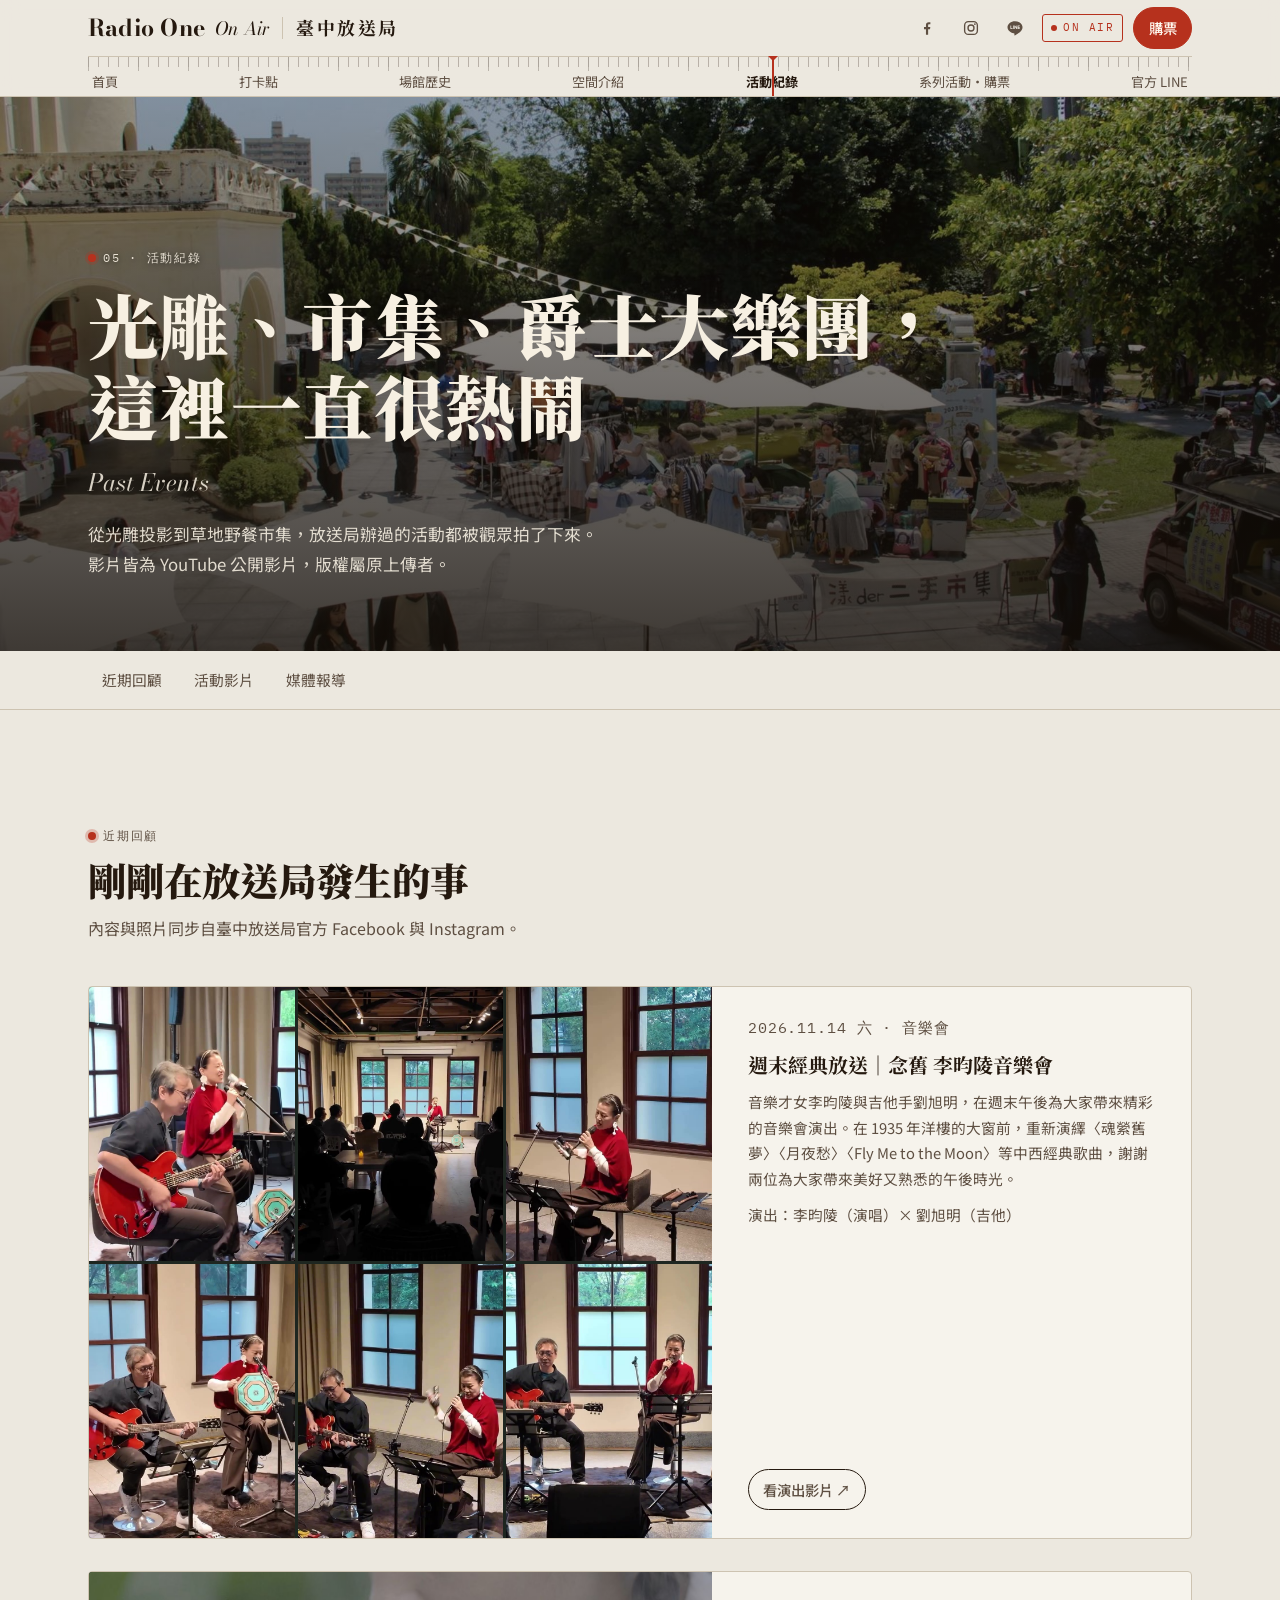
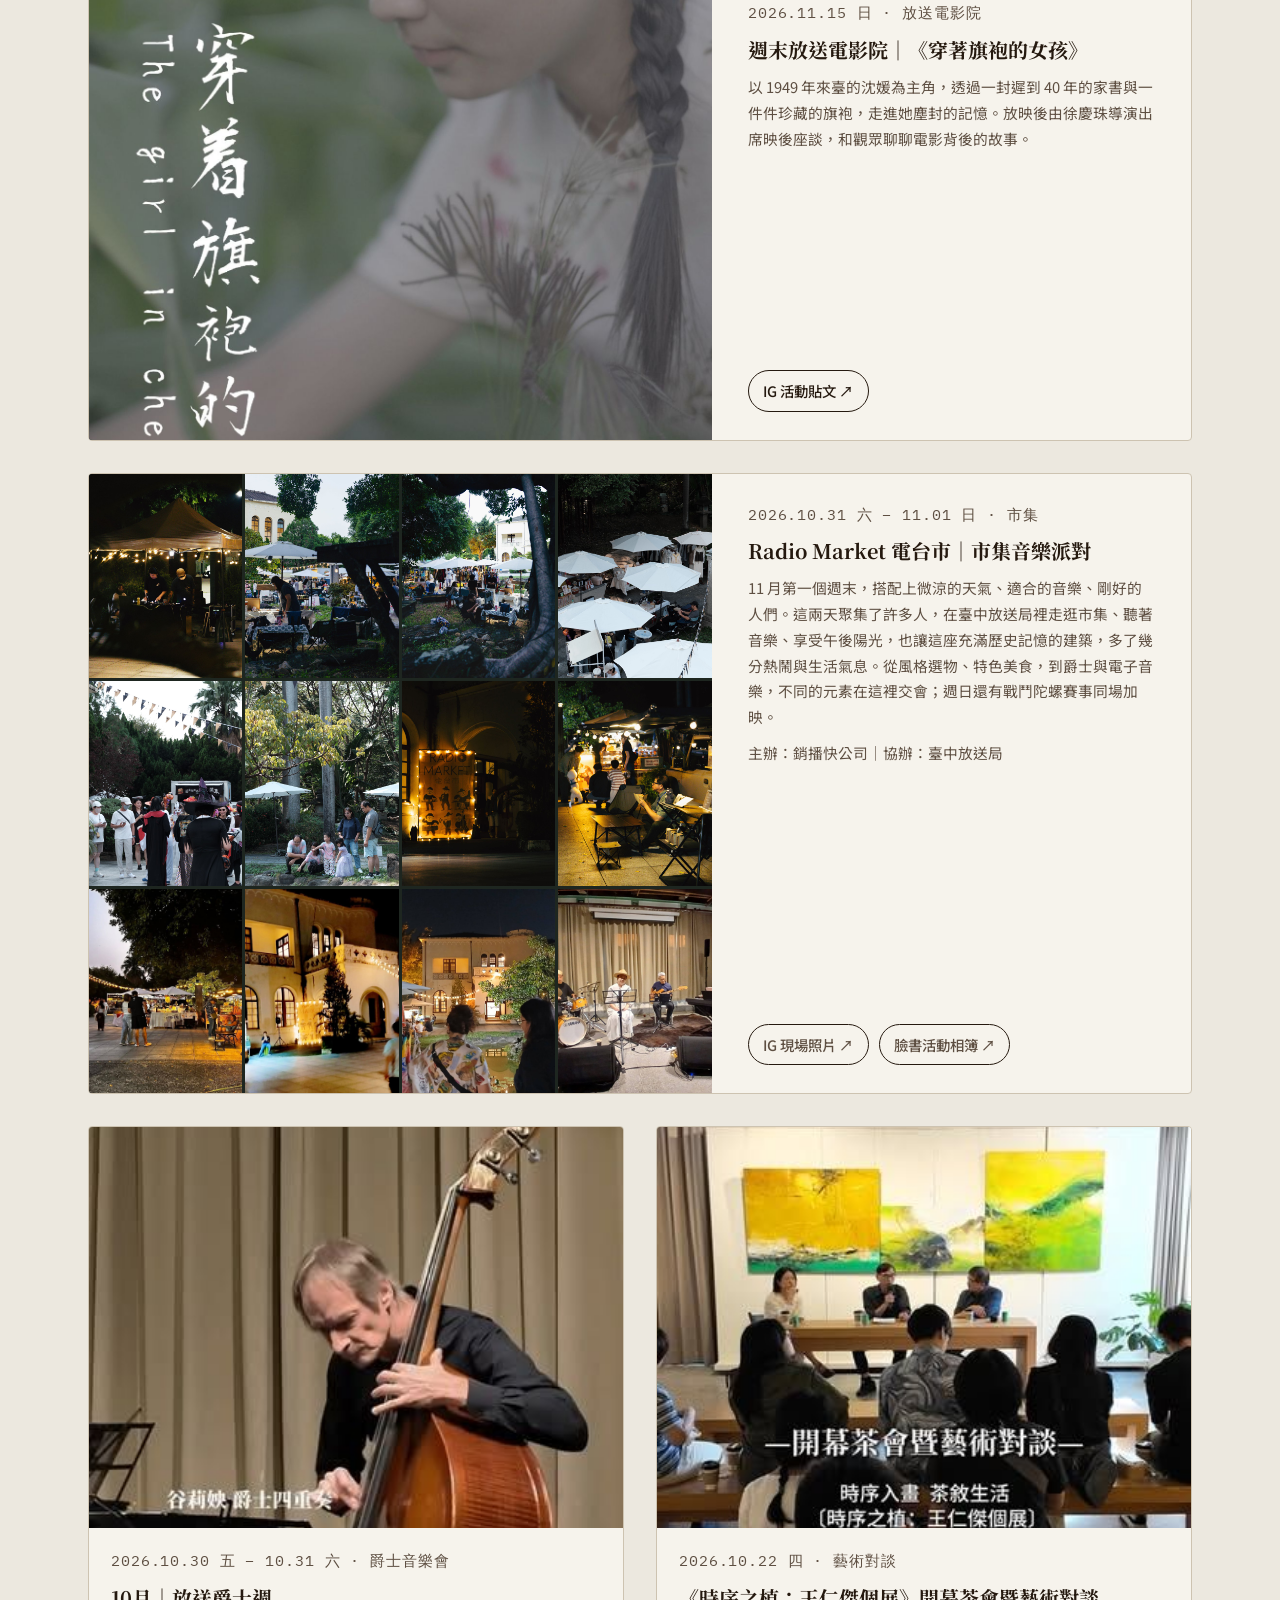
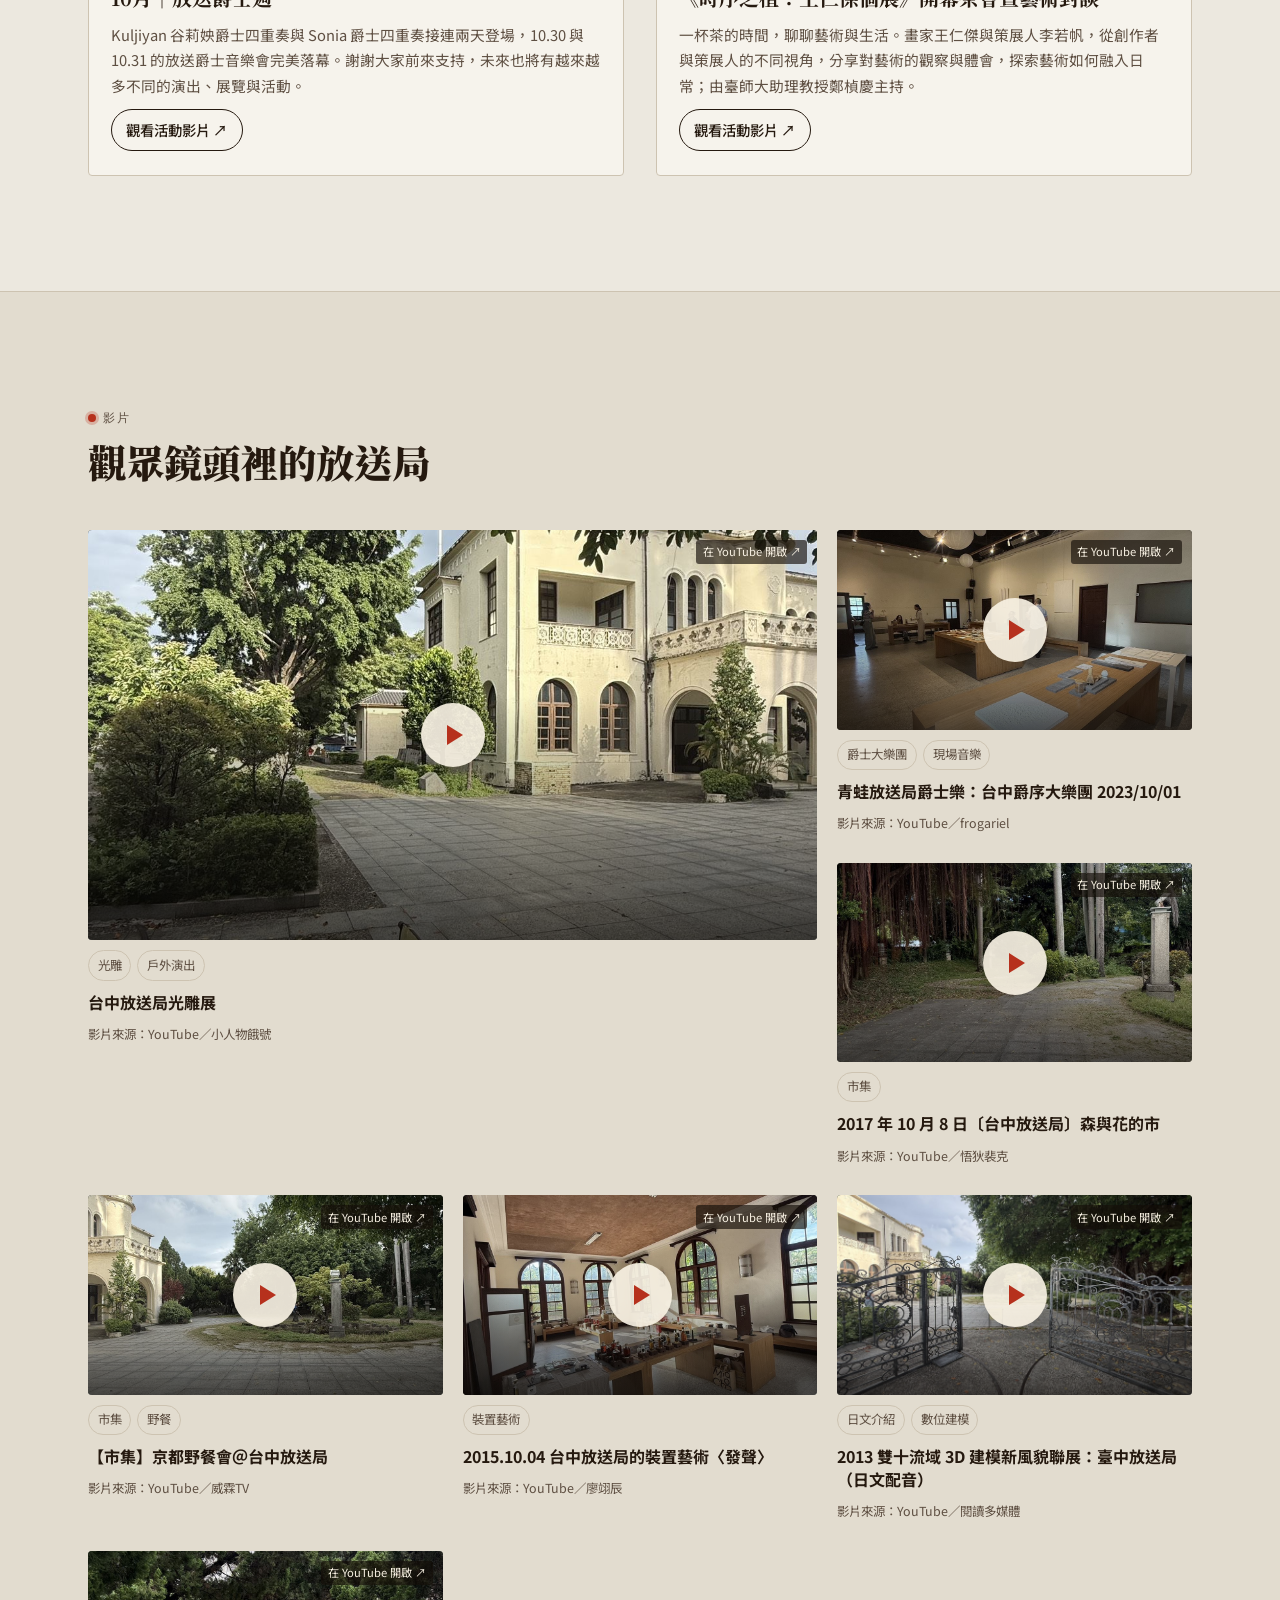
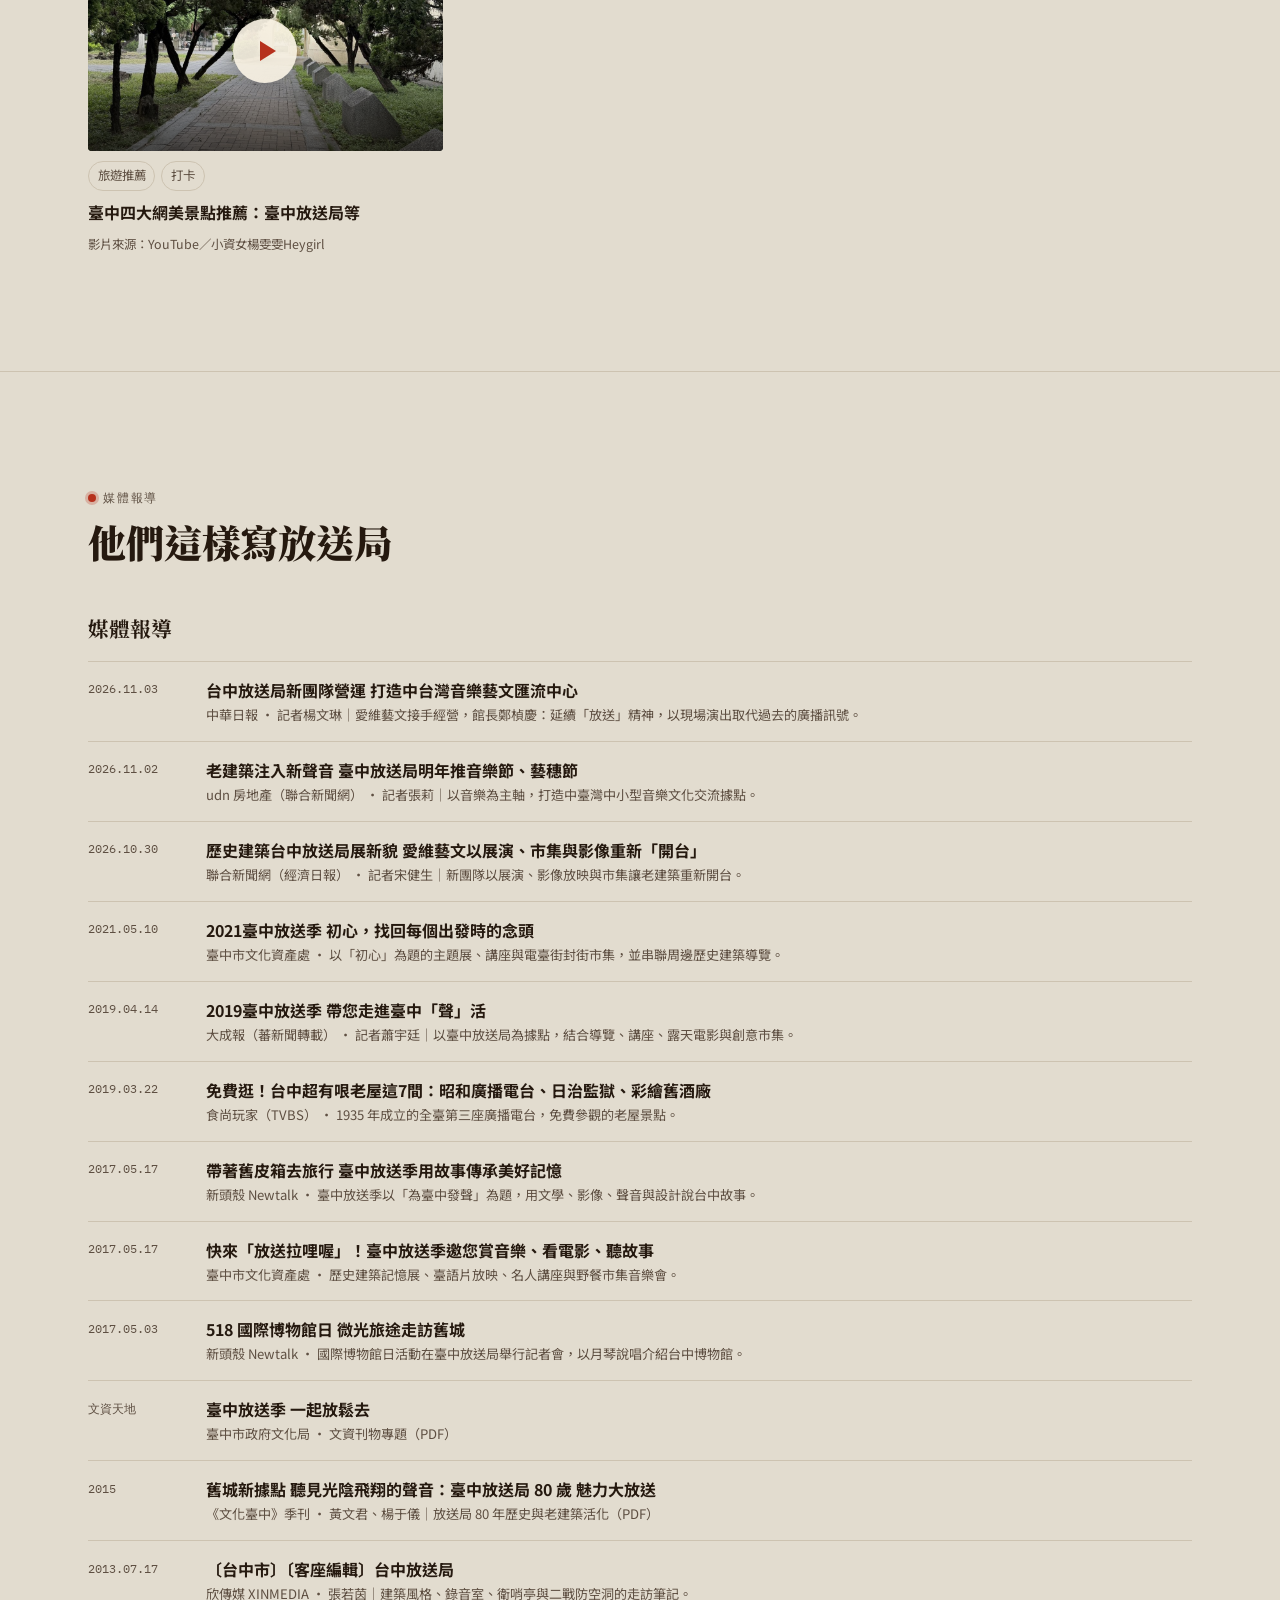
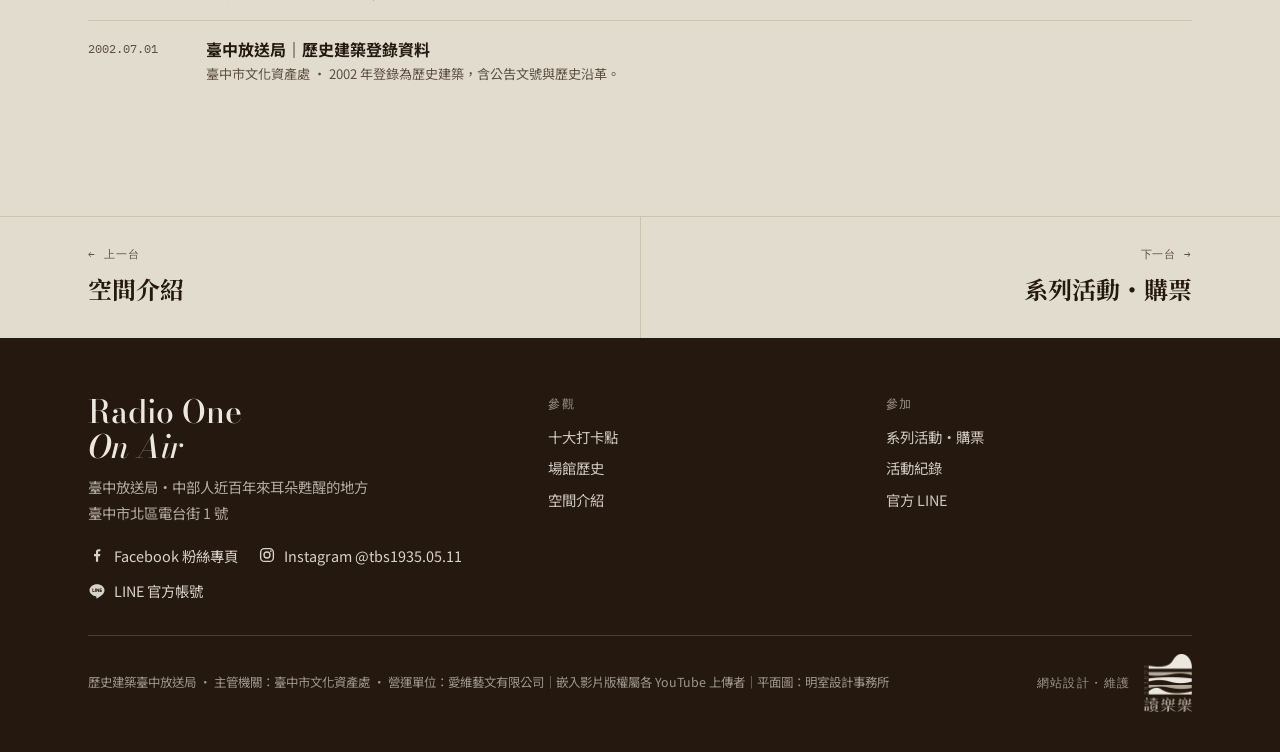
==== commit cf59748c: "頁尾加入「網站設計・維護：讀樂樂 DORERE」品牌 LOGO（深淺色模式各一版） Co-Authored-By: Claude Opus 5.5 <noreply@anthropic.com> Cl" ====
--- a/archive.html
+++ b/archive.html
@@ -68,7 +68,7 @@
     <div class="brand"><b>Radio One<br><i>On Air</i></b><p>臺中放送局・中部人近百年來耳朵甦醒的地方<br>臺中市北區電台街 1 號</p><p class="foot-soc"><a href="https://www.facebook.com/fangsungstudio" target="_blank" rel="noopener"><svg viewBox="0 0 24 24" width="18" height="18" aria-hidden="true"><path fill="currentColor" d="M13.5 21v-7.5h2.5l.4-3h-2.9V8.6c0-.9.3-1.5 1.5-1.5h1.5V4.4c-.3 0-1.2-.1-2.2-.1-2.2 0-3.7 1.3-3.7 3.8v2.4H8v3h2.6V21h2.9z"/></svg>Facebook 粉絲專頁</a><a href="https://www.instagram.com/tbs1935.05.11" target="_blank" rel="noopener"><svg viewBox="0 0 24 24" width="18" height="18" aria-hidden="true"><rect x="3.5" y="3.5" width="17" height="17" rx="5" fill="none" stroke="currentColor" stroke-width="1.8"/><circle cx="12" cy="12" r="4" fill="none" stroke="currentColor" stroke-width="1.8"/><circle cx="17.2" cy="6.8" r="1.2" fill="currentColor"/></svg>Instagram @tbs1935.05.11</a><a href="https://lin.ee/pATTQXr" target="_blank" rel="noopener"><svg viewBox="0 0 24 24" width="18" height="18" aria-hidden="true"><path fill="currentColor" d="M12 3C6.5 3 2 6.6 2 11c0 3.9 3.5 7.2 8.3 7.9.3.1.8.2.9.5.1.3.1.7 0 1l-.1.9c0 .3-.2 1 .9.5s5.9-3.5 8-5.9C21.5 14.3 22 12.7 22 11c0-4.4-4.5-8-10-8zM8.3 13.4H6.4c-.3 0-.5-.2-.5-.5V9.1c0-.3.2-.5.5-.5s.5.2.5.5v3.3h1.4c.3 0 .5.2.5.5s-.2.5-.5.5zm2-.5c0 .3-.2.5-.5.5s-.5-.2-.5-.5V9.1c0-.3.2-.5.5-.5s.5.2.5.5v3.8zm4.6 0c0 .2-.1.4-.3.5h-.2c-.2 0-.3-.1-.4-.2l-1.9-2.6v2.3c0 .3-.2.5-.5.5s-.5-.2-.5-.5V9.1c0-.2.1-.4.3-.5h.2c.2 0 .3.1.4.2l1.9 2.6V9.1c0-.3.2-.5.5-.5s.5.2.5.5v3.8zm3.1-2.4c.3 0 .5.2.5.5s-.2.5-.5.5h-1.4v.9H18c.3 0 .5.2.5.5s-.2.5-.5.5h-1.9c-.3 0-.5-.2-.5-.5V9.1c0-.3.2-.5.5-.5H18c.3 0 .5.2.5.5s-.2.5-.5.5h-1.4v.9H18z"/></svg>LINE 官方帳號</a></p></div>
     <div><h4>參觀</h4><ul><li><a href="spots.html">十大打卡點</a></li><li><a href="history.html">場館歷史</a></li><li><a href="spaces.html">空間介紹</a></li></ul></div>
     <div><h4>參加</h4><ul><li><a href="events.html">系列活動・購票</a></li><li><a href="archive.html">活動紀錄</a></li><li><a href="line.html">官方 LINE</a></li></ul></div>
-    <p class="fine">歷史建築臺中放送局 · 主管機關：臺中市文化資產處 · 營運單位：愛維藝文有限公司｜嵌入影片版權屬各 YouTube 上傳者｜平面圖：明室設計事務所</p>
+    <div class="foot-bottom"><p class="fine">歷史建築臺中放送局 · 主管機關：臺中市文化資產處 · 營運單位：愛維藝文有限公司｜嵌入影片版權屬各 YouTube 上傳者｜平面圖：明室設計事務所</p><div class="made-by"><span>網站設計・維護</span><img class="dl-on-dark" src="assets/img/dorere-logo-light.png" alt="讀樂樂 DORERE" width="66" height="80" loading="lazy"><img class="dl-on-light" src="assets/img/dorere-logo.png" alt="讀樂樂 DORERE" width="66" height="80" loading="lazy"></div></div>
   </div>
 </footer><script src="assets/site.js"></script>
 </body>
--- a/assets/site.css
+++ b/assets/site.css
@@ -750,3 +750,19 @@
 .press-pill b{flex-basis:100%;font-family:var(--f-zh-display);font-size:clamp(.98rem,1.5vw,1.12rem);line-height:1.5;font-weight:700}
 .press-pill .go{display:none}
 @media (min-width:761px){.press-pill b{flex-basis:auto;flex:1 1 auto}.press-pill .go{display:inline;font-size:.88rem;white-space:nowrap;border-bottom:1px solid currentColor}}
+/* 頁尾：網站設計・維護 讀樂樂 */
+footer .foot-bottom{grid-column:1/-1;display:flex;align-items:center;justify-content:space-between;gap:20px 32px;border-top:1px solid color-mix(in srgb,var(--paper) 18%,transparent);padding-top:18px}
+footer .foot-bottom .fine{border-top:0;padding-top:0;margin:0;flex:1 1 auto}
+footer .made-by{display:flex;align-items:center;gap:14px;opacity:1;text-decoration:none;flex:0 0 auto;cursor:default}
+footer .made-by:hover{text-decoration:none}
+footer .made-by span{font-family:var(--f-mono);font-size:.72rem;letter-spacing:.12em;opacity:.6}
+footer .made-by img{height:58px;width:auto;display:block}
+footer .dl-on-light{display:none}
+@media (prefers-color-scheme: dark){:root:not([data-theme="light"]) footer .dl-on-dark{display:none}:root:not([data-theme="light"]) footer .dl-on-light{display:block}}
+:root[data-theme="dark"] footer .dl-on-dark{display:none}
+:root[data-theme="dark"] footer .dl-on-light{display:block}
+@media (max-width:760px){footer .foot-bottom{flex-direction:column;align-items:flex-start}}
+footer .made-by img.dl-on-light{display:none}
+@media (prefers-color-scheme: dark){:root:not([data-theme="light"]) footer .made-by img.dl-on-dark{display:none}:root:not([data-theme="light"]) footer .made-by img.dl-on-light{display:block}}
+:root[data-theme="dark"] footer .made-by img.dl-on-dark{display:none}
+:root[data-theme="dark"] footer .made-by img.dl-on-light{display:block}
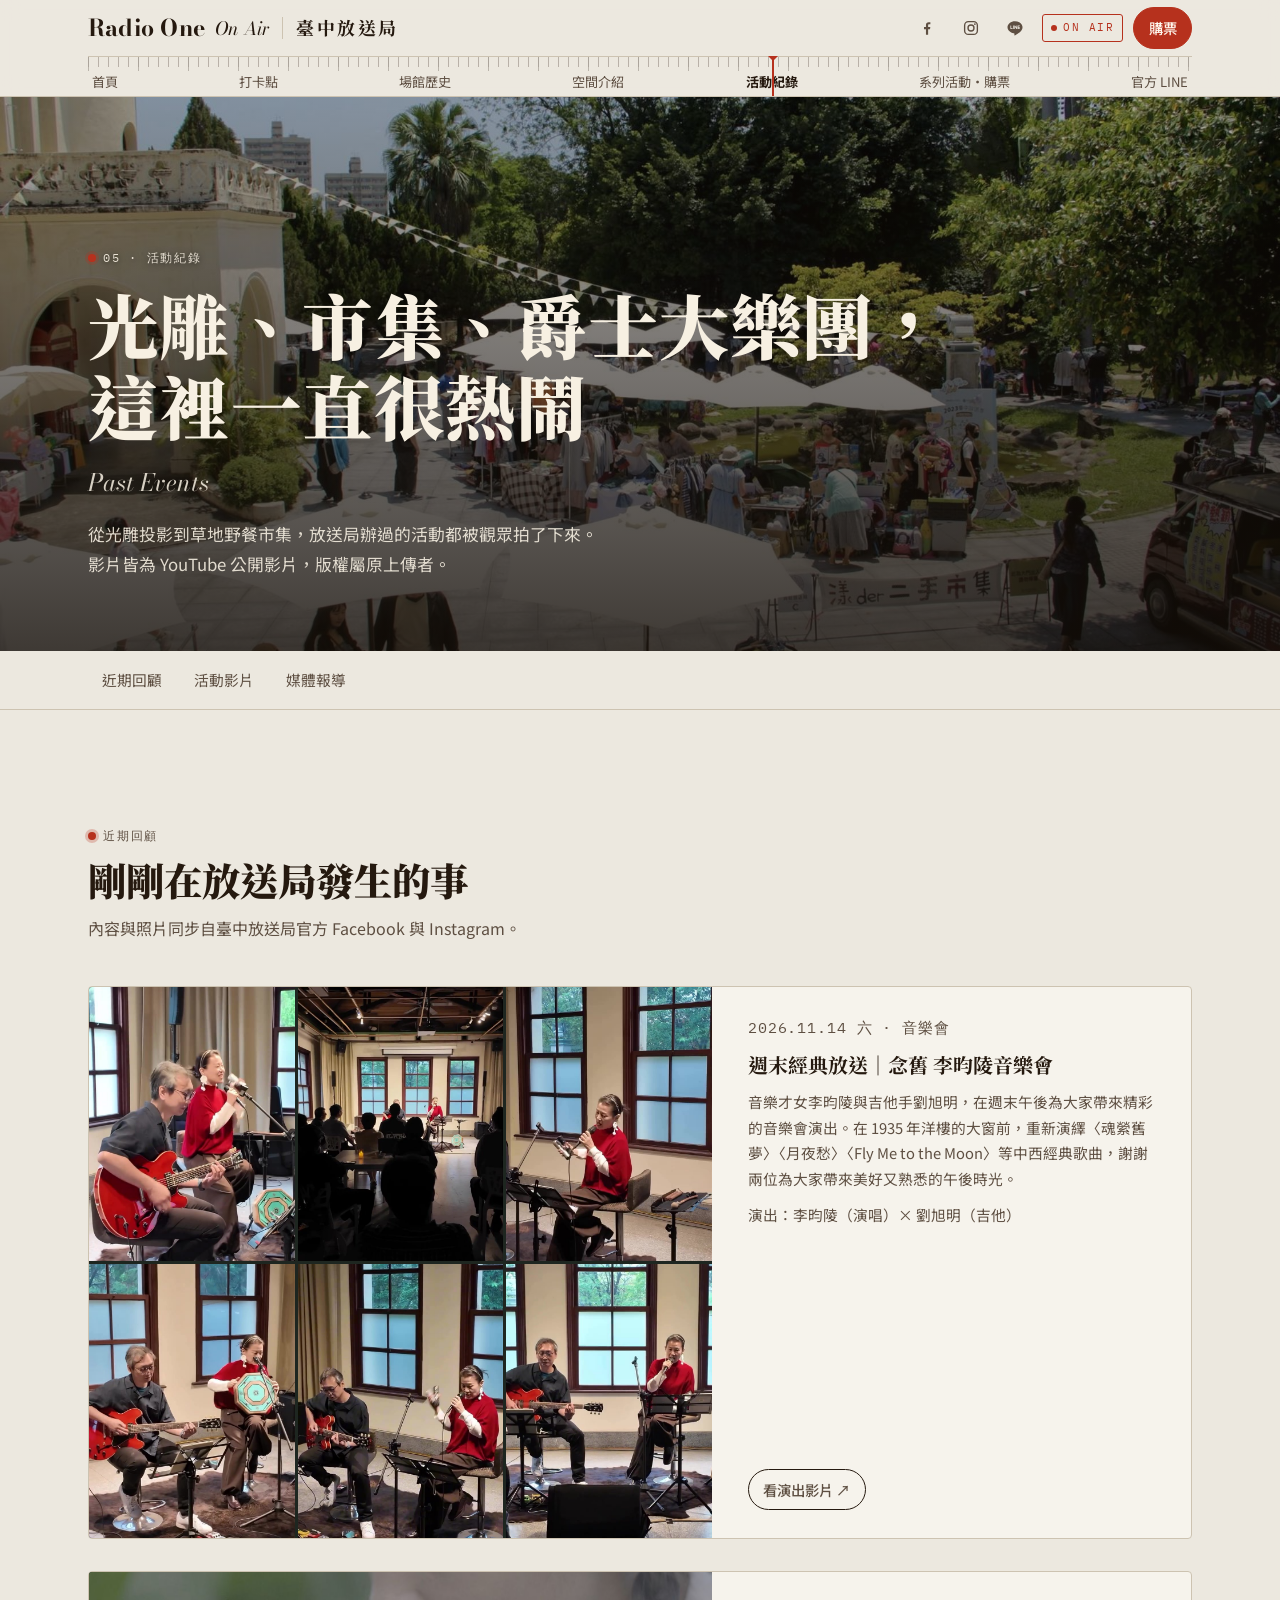
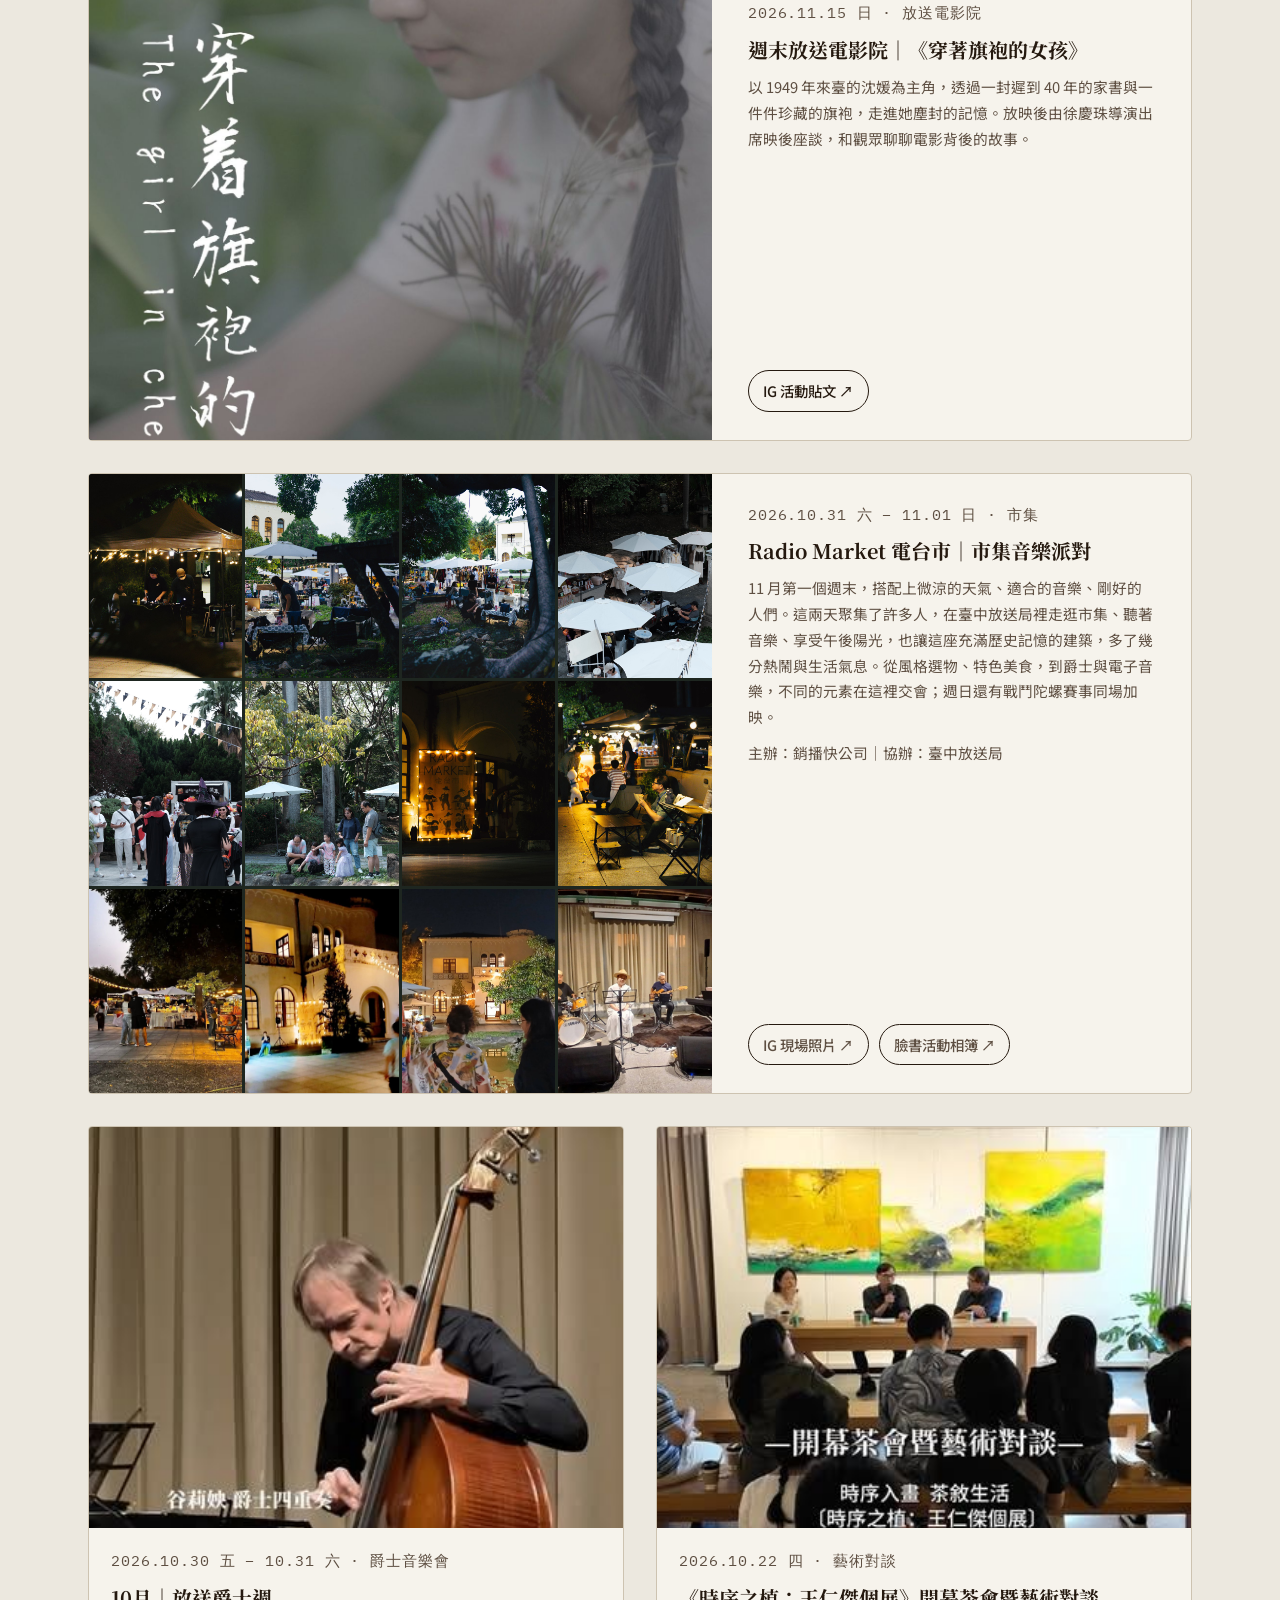
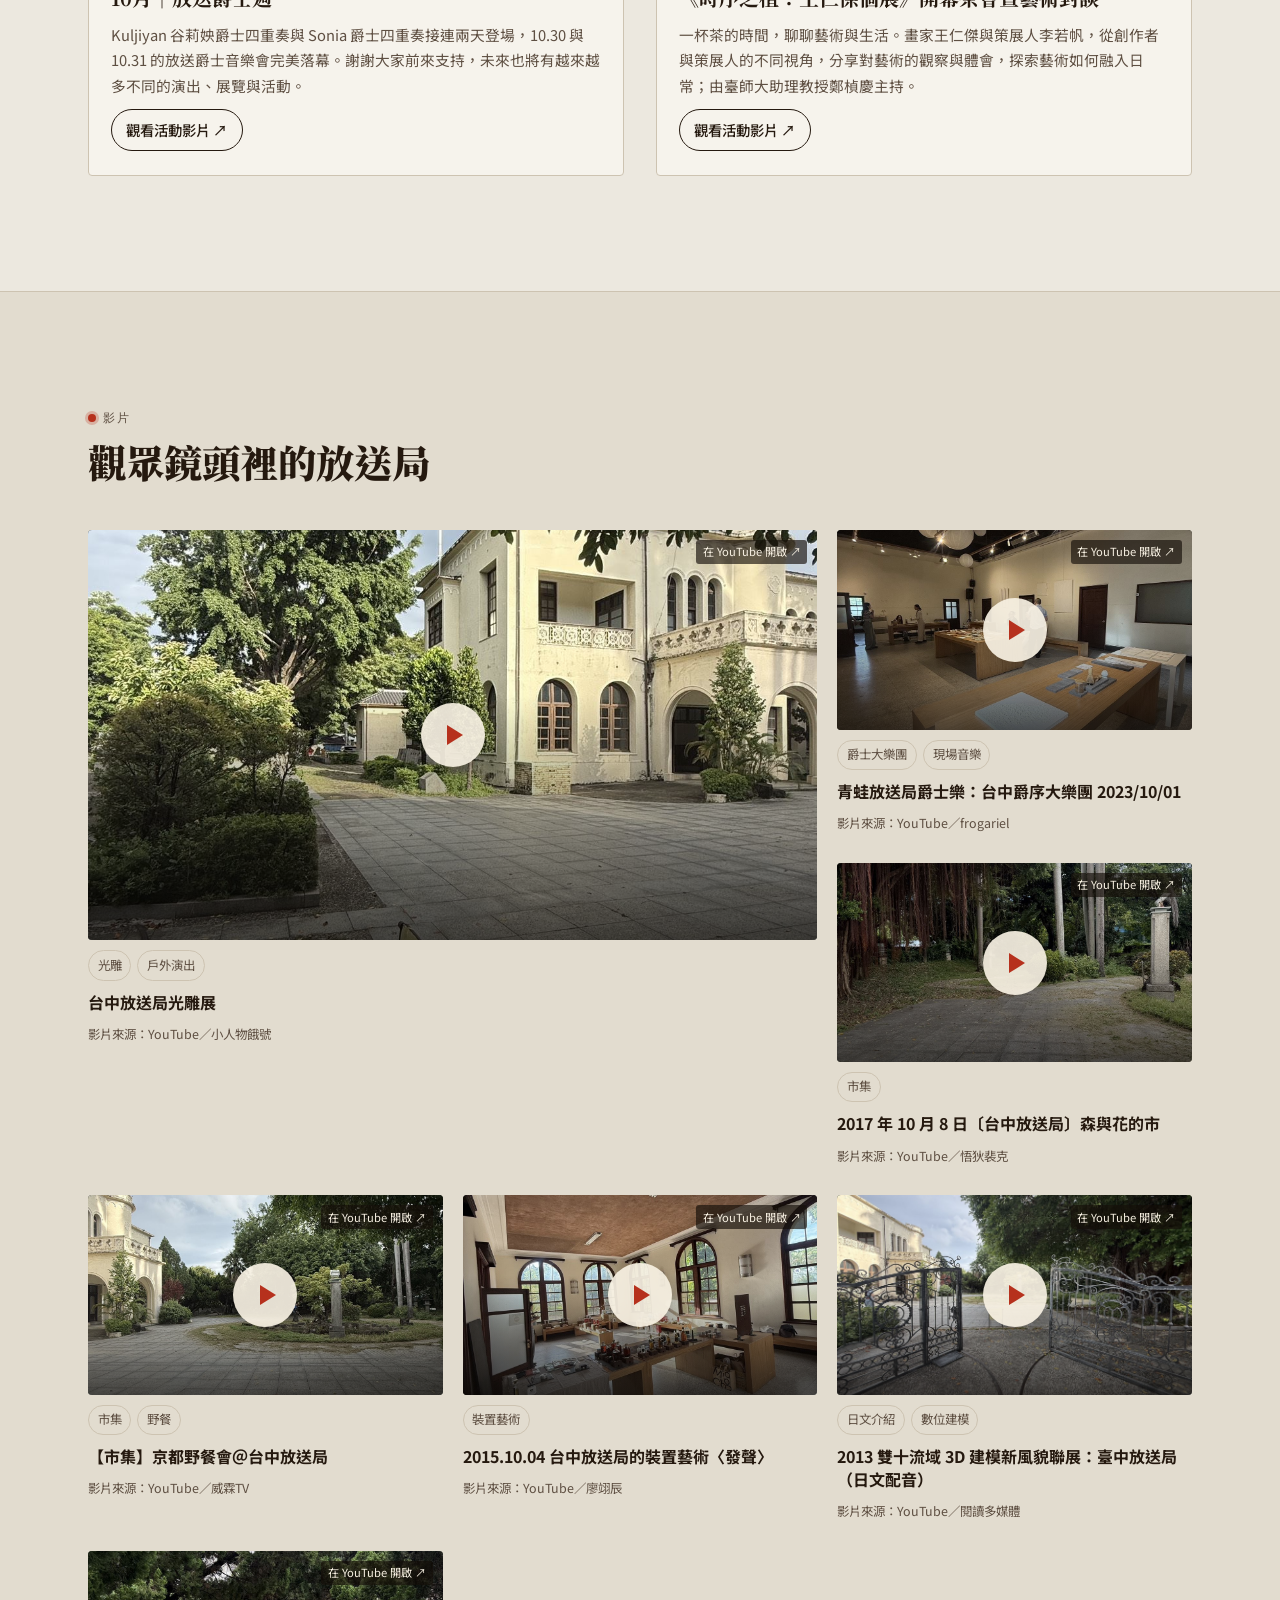
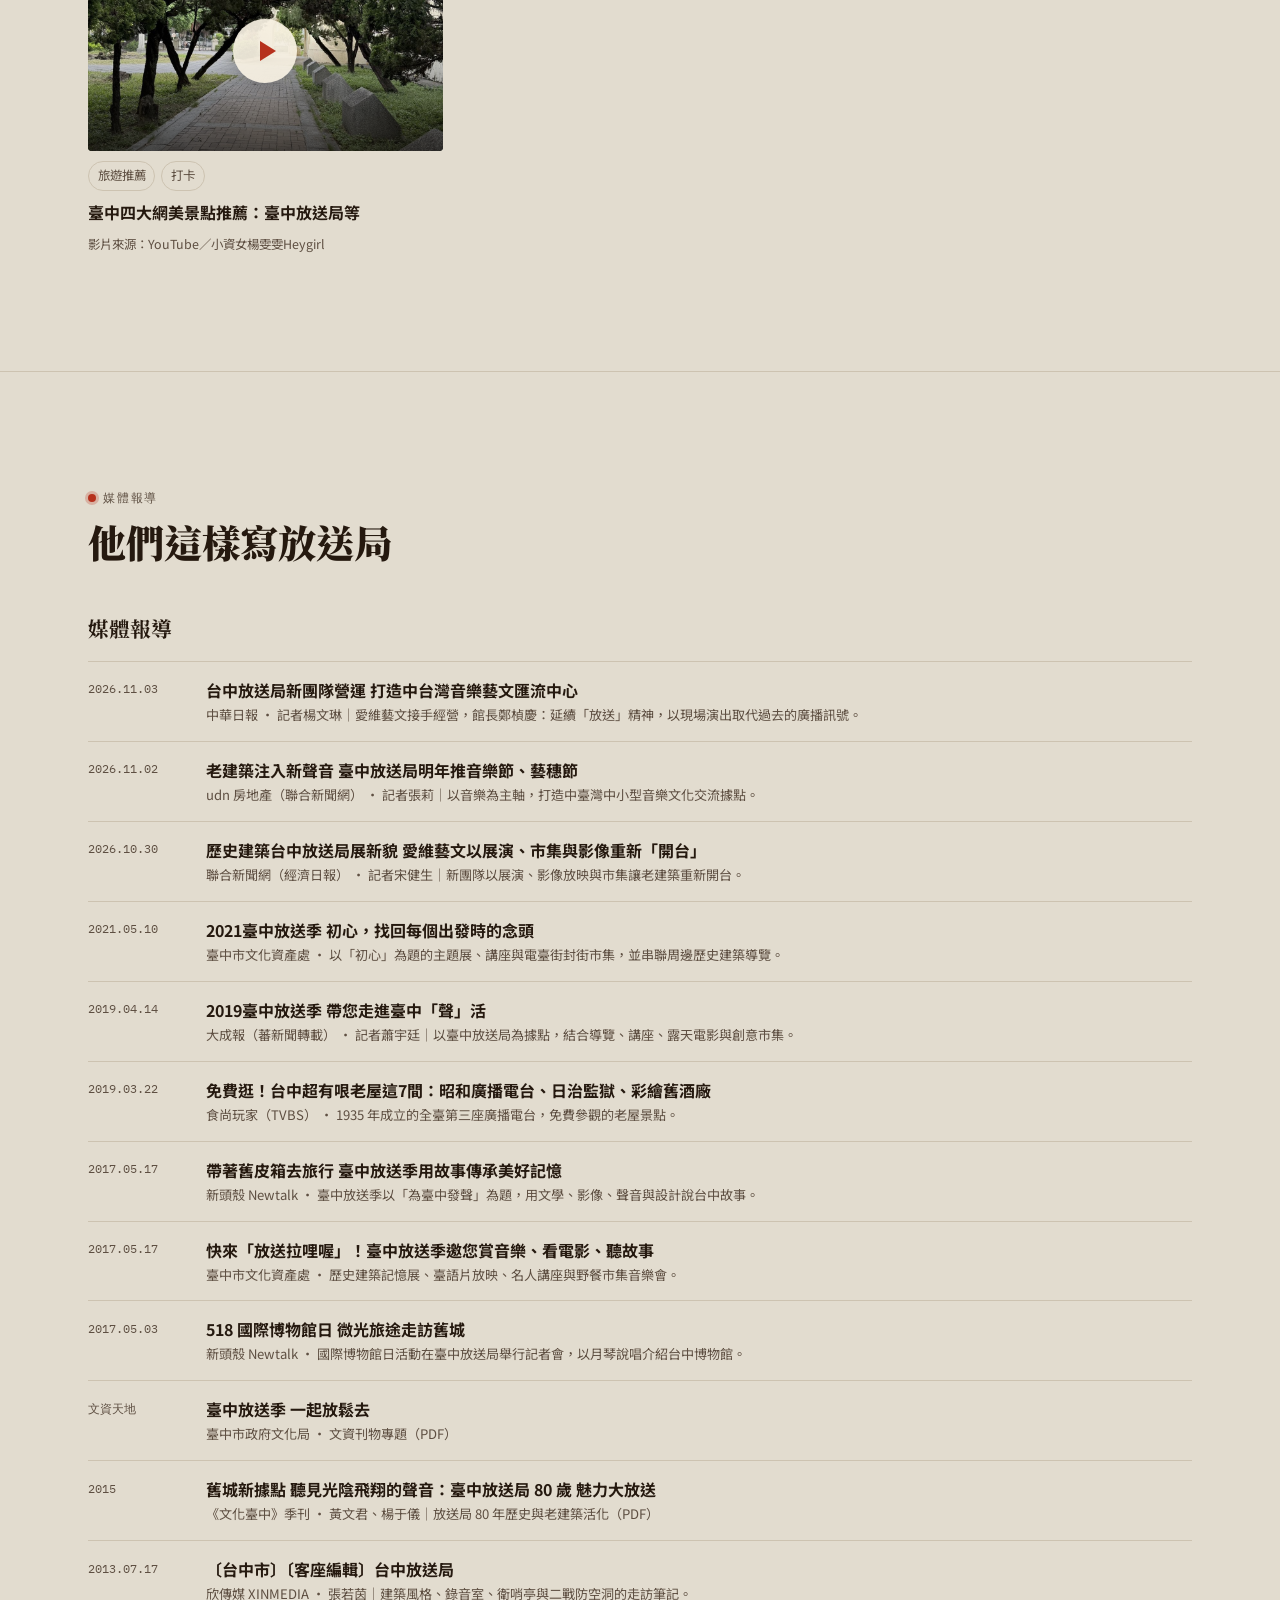
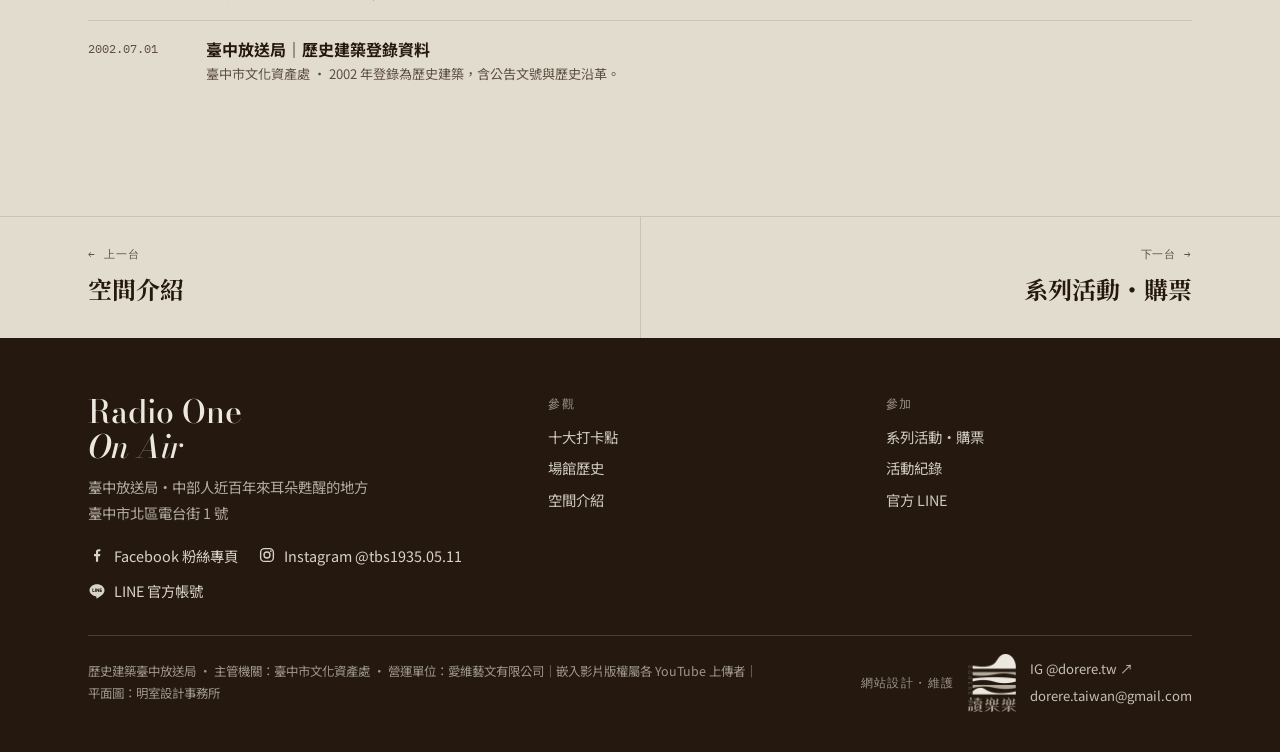
==== commit d2e958db: "頁尾讀樂樂 LOGO 連到 IG，加入 IG 與 Email 聯絡方式 Co-Authored-By: Claude Opus 5.5 <noreply@anthropic.com> Claude-S" ====
--- a/archive.html
+++ b/archive.html
@@ -68,7 +68,7 @@
     <div class="brand"><b>Radio One<br><i>On Air</i></b><p>臺中放送局・中部人近百年來耳朵甦醒的地方<br>臺中市北區電台街 1 號</p><p class="foot-soc"><a href="https://www.facebook.com/fangsungstudio" target="_blank" rel="noopener"><svg viewBox="0 0 24 24" width="18" height="18" aria-hidden="true"><path fill="currentColor" d="M13.5 21v-7.5h2.5l.4-3h-2.9V8.6c0-.9.3-1.5 1.5-1.5h1.5V4.4c-.3 0-1.2-.1-2.2-.1-2.2 0-3.7 1.3-3.7 3.8v2.4H8v3h2.6V21h2.9z"/></svg>Facebook 粉絲專頁</a><a href="https://www.instagram.com/tbs1935.05.11" target="_blank" rel="noopener"><svg viewBox="0 0 24 24" width="18" height="18" aria-hidden="true"><rect x="3.5" y="3.5" width="17" height="17" rx="5" fill="none" stroke="currentColor" stroke-width="1.8"/><circle cx="12" cy="12" r="4" fill="none" stroke="currentColor" stroke-width="1.8"/><circle cx="17.2" cy="6.8" r="1.2" fill="currentColor"/></svg>Instagram @tbs1935.05.11</a><a href="https://lin.ee/pATTQXr" target="_blank" rel="noopener"><svg viewBox="0 0 24 24" width="18" height="18" aria-hidden="true"><path fill="currentColor" d="M12 3C6.5 3 2 6.6 2 11c0 3.9 3.5 7.2 8.3 7.9.3.1.8.2.9.5.1.3.1.7 0 1l-.1.9c0 .3-.2 1 .9.5s5.9-3.5 8-5.9C21.5 14.3 22 12.7 22 11c0-4.4-4.5-8-10-8zM8.3 13.4H6.4c-.3 0-.5-.2-.5-.5V9.1c0-.3.2-.5.5-.5s.5.2.5.5v3.3h1.4c.3 0 .5.2.5.5s-.2.5-.5.5zm2-.5c0 .3-.2.5-.5.5s-.5-.2-.5-.5V9.1c0-.3.2-.5.5-.5s.5.2.5.5v3.8zm4.6 0c0 .2-.1.4-.3.5h-.2c-.2 0-.3-.1-.4-.2l-1.9-2.6v2.3c0 .3-.2.5-.5.5s-.5-.2-.5-.5V9.1c0-.2.1-.4.3-.5h.2c.2 0 .3.1.4.2l1.9 2.6V9.1c0-.3.2-.5.5-.5s.5.2.5.5v3.8zm3.1-2.4c.3 0 .5.2.5.5s-.2.5-.5.5h-1.4v.9H18c.3 0 .5.2.5.5s-.2.5-.5.5h-1.9c-.3 0-.5-.2-.5-.5V9.1c0-.3.2-.5.5-.5H18c.3 0 .5.2.5.5s-.2.5-.5.5h-1.4v.9H18z"/></svg>LINE 官方帳號</a></p></div>
     <div><h4>參觀</h4><ul><li><a href="spots.html">十大打卡點</a></li><li><a href="history.html">場館歷史</a></li><li><a href="spaces.html">空間介紹</a></li></ul></div>
     <div><h4>參加</h4><ul><li><a href="events.html">系列活動・購票</a></li><li><a href="archive.html">活動紀錄</a></li><li><a href="line.html">官方 LINE</a></li></ul></div>
-    <div class="foot-bottom"><p class="fine">歷史建築臺中放送局 · 主管機關：臺中市文化資產處 · 營運單位：愛維藝文有限公司｜嵌入影片版權屬各 YouTube 上傳者｜平面圖：明室設計事務所</p><div class="made-by"><span>網站設計・維護</span><img class="dl-on-dark" src="assets/img/dorere-logo-light.png" alt="讀樂樂 DORERE" width="66" height="80" loading="lazy"><img class="dl-on-light" src="assets/img/dorere-logo.png" alt="讀樂樂 DORERE" width="66" height="80" loading="lazy"></div></div>
+    <div class="foot-bottom"><p class="fine">歷史建築臺中放送局 · 主管機關：臺中市文化資產處 · 營運單位：愛維藝文有限公司｜嵌入影片版權屬各 YouTube 上傳者｜<span style="white-space:nowrap">平面圖：明室設計事務所</span></p><div class="made-by"><span class="lbl">網站設計・維護</span><a class="logo-link" href="https://www.instagram.com/dorere.tw/" target="_blank" rel="noopener" aria-label="讀樂樂 DORERE Instagram"><img class="dl-on-dark" src="assets/img/dorere-logo-light.png" alt="讀樂樂 DORERE" width="66" height="80" loading="lazy"><img class="dl-on-light" src="assets/img/dorere-logo.png" alt="讀樂樂 DORERE" width="66" height="80" loading="lazy"></a><span class="contact"><a href="https://www.instagram.com/dorere.tw/" target="_blank" rel="noopener">IG @dorere.tw ↗</a><a href="mailto:dorere.taiwan@gmail.com">dorere.taiwan@gmail.com</a></span></div></div>
   </div>
 </footer><script src="assets/site.js"></script>
 </body>
--- a/assets/site.css
+++ b/assets/site.css
@@ -766,3 +766,8 @@
 @media (prefers-color-scheme: dark){:root:not([data-theme="light"]) footer .made-by img.dl-on-dark{display:none}:root:not([data-theme="light"]) footer .made-by img.dl-on-light{display:block}}
 :root[data-theme="dark"] footer .made-by img.dl-on-dark{display:none}
 :root[data-theme="dark"] footer .made-by img.dl-on-light{display:block}
+footer .made-by .lbl{font-family:var(--f-mono);font-size:.72rem;letter-spacing:.12em;opacity:.6}
+footer .made-by .logo-link{opacity:1;display:block}
+footer .made-by .logo-link:hover{opacity:.85;text-decoration:none}
+footer .made-by .contact{display:flex;flex-direction:column;gap:4px;font-family:inherit;font-size:.82rem;letter-spacing:0;opacity:1}
+footer .made-by .contact a{opacity:.8}
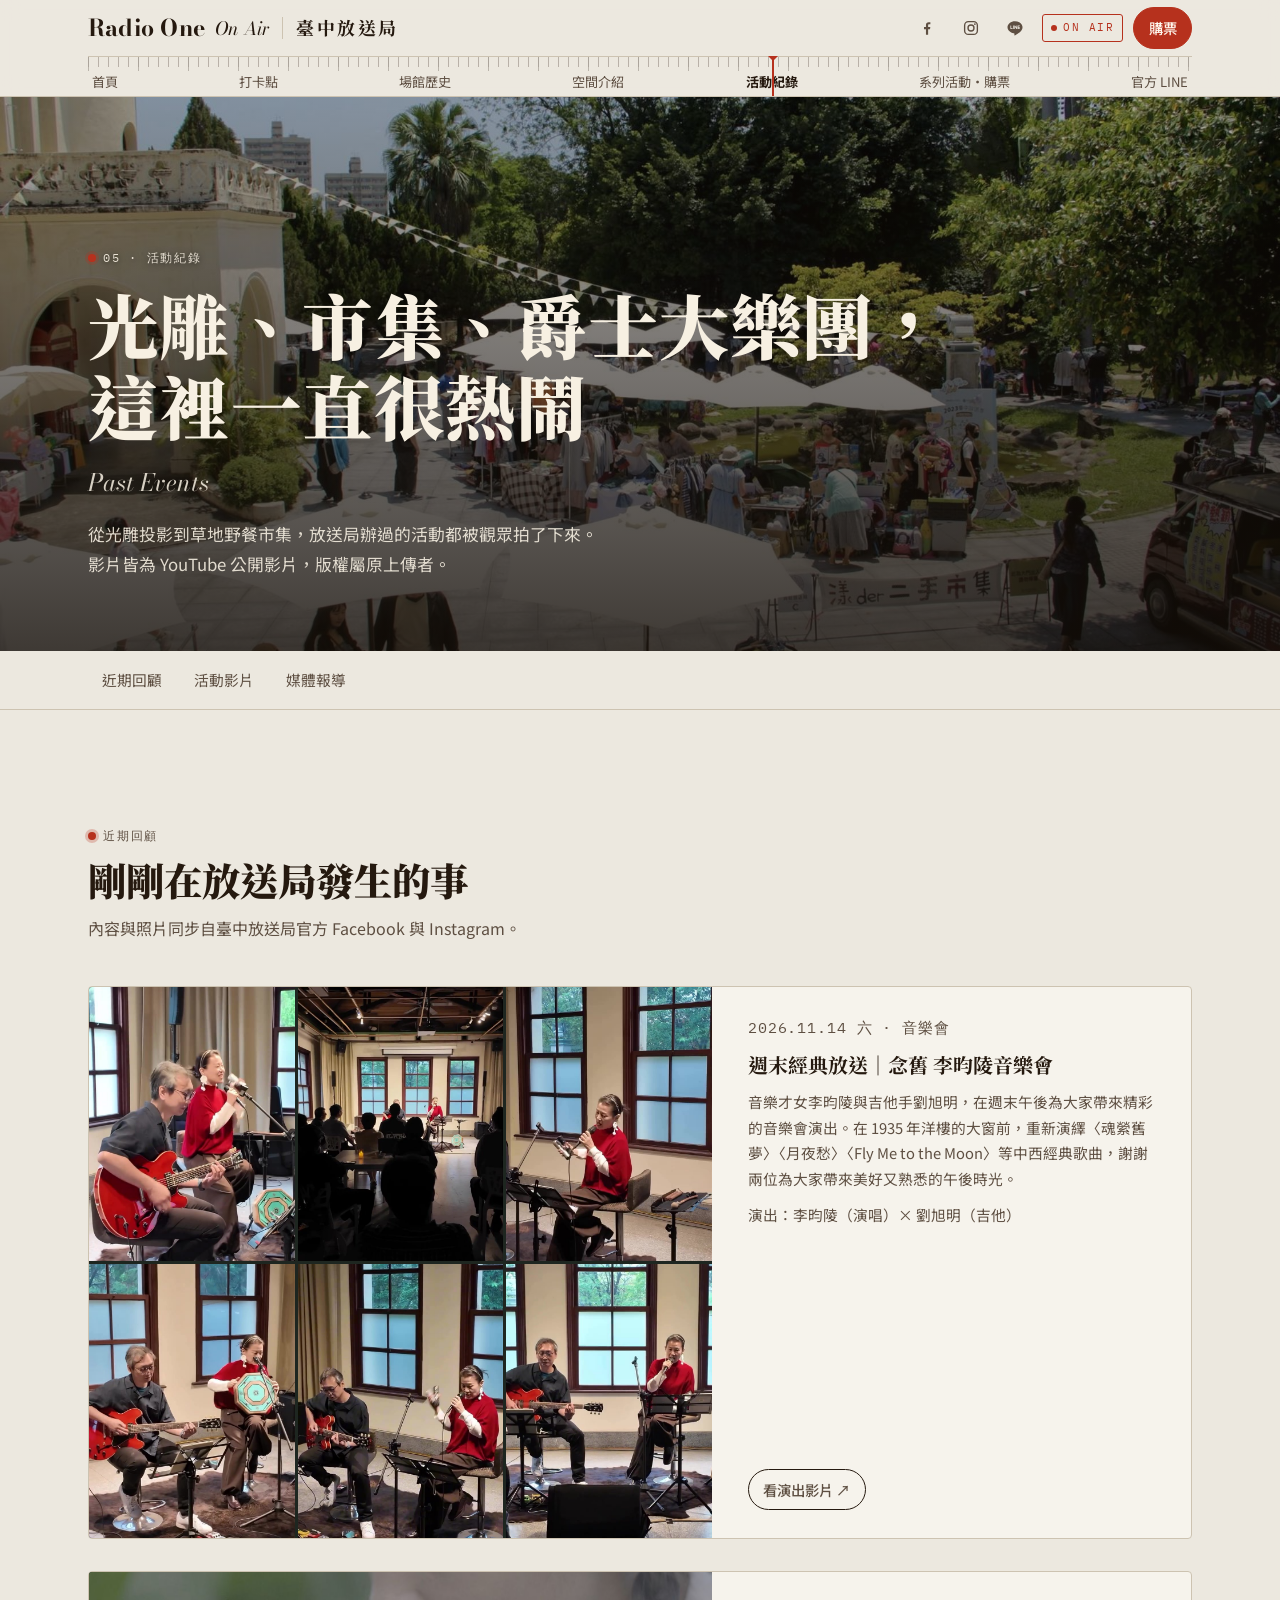
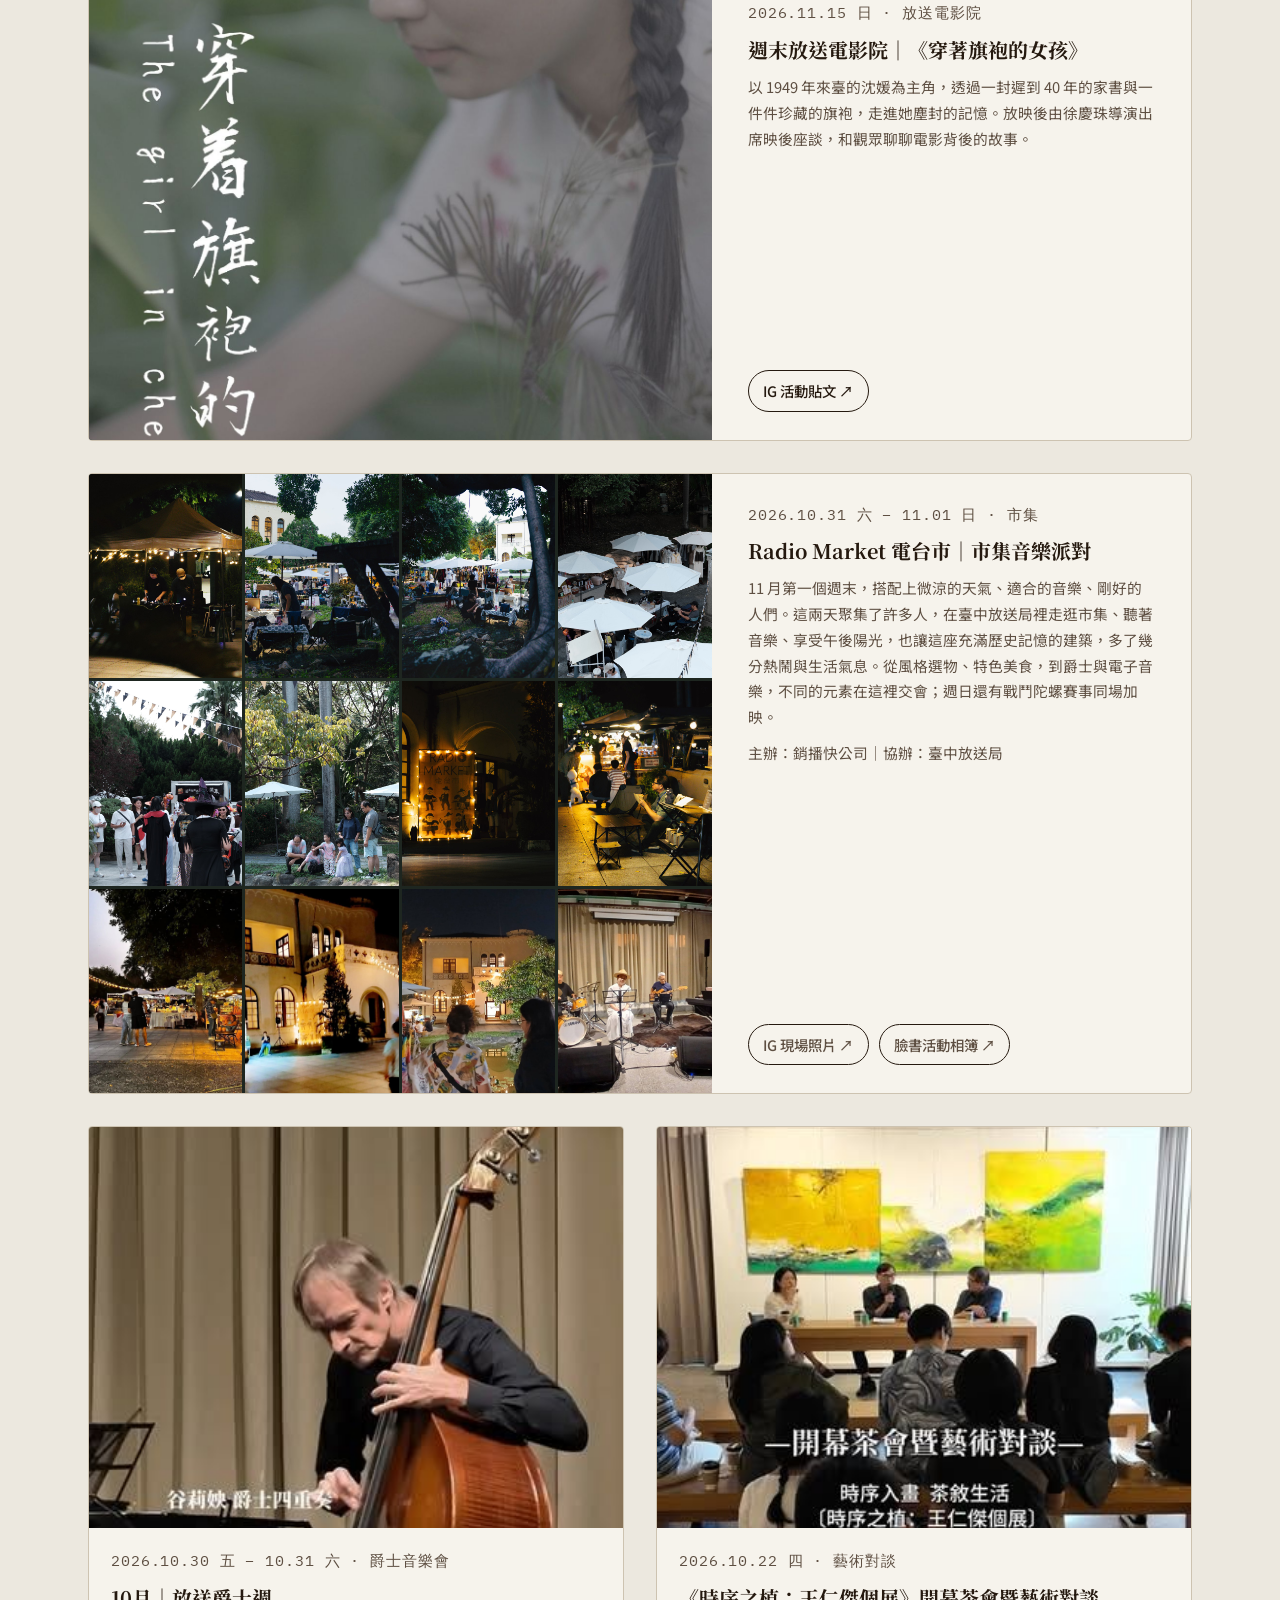
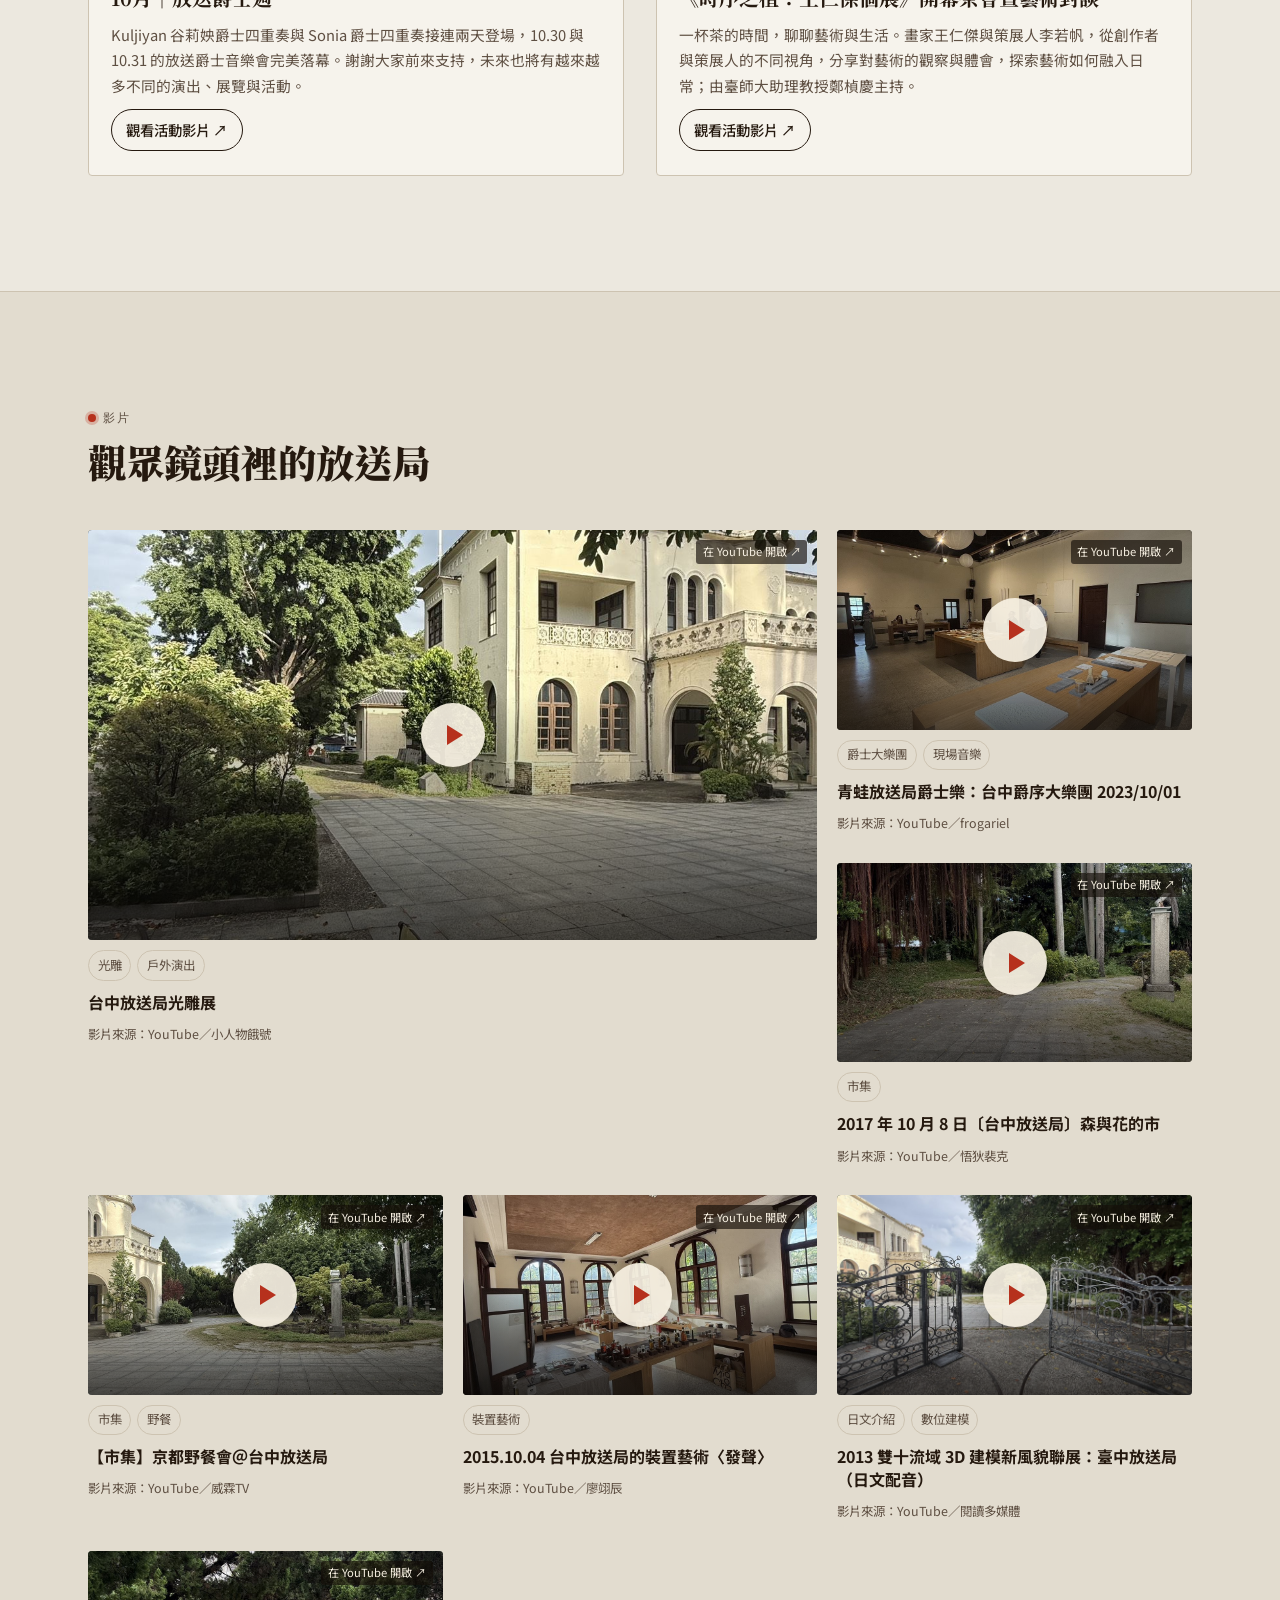
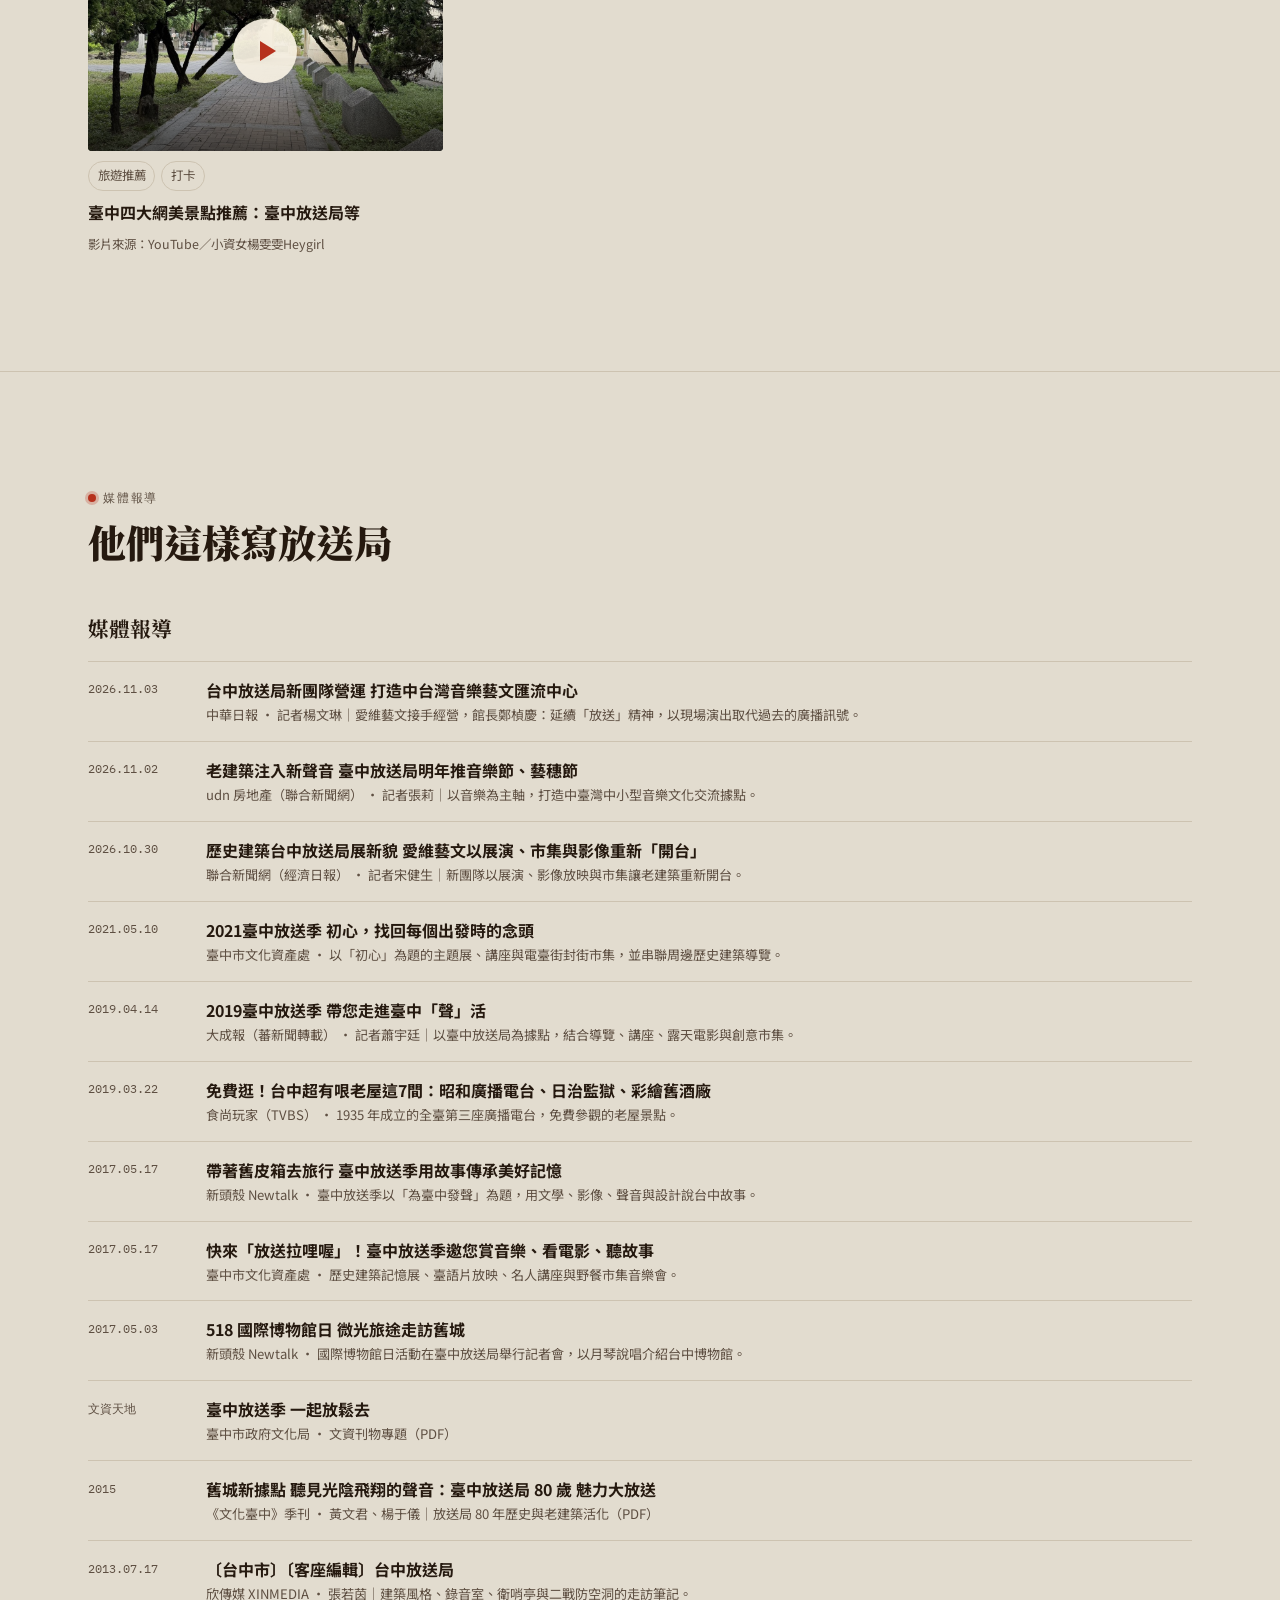
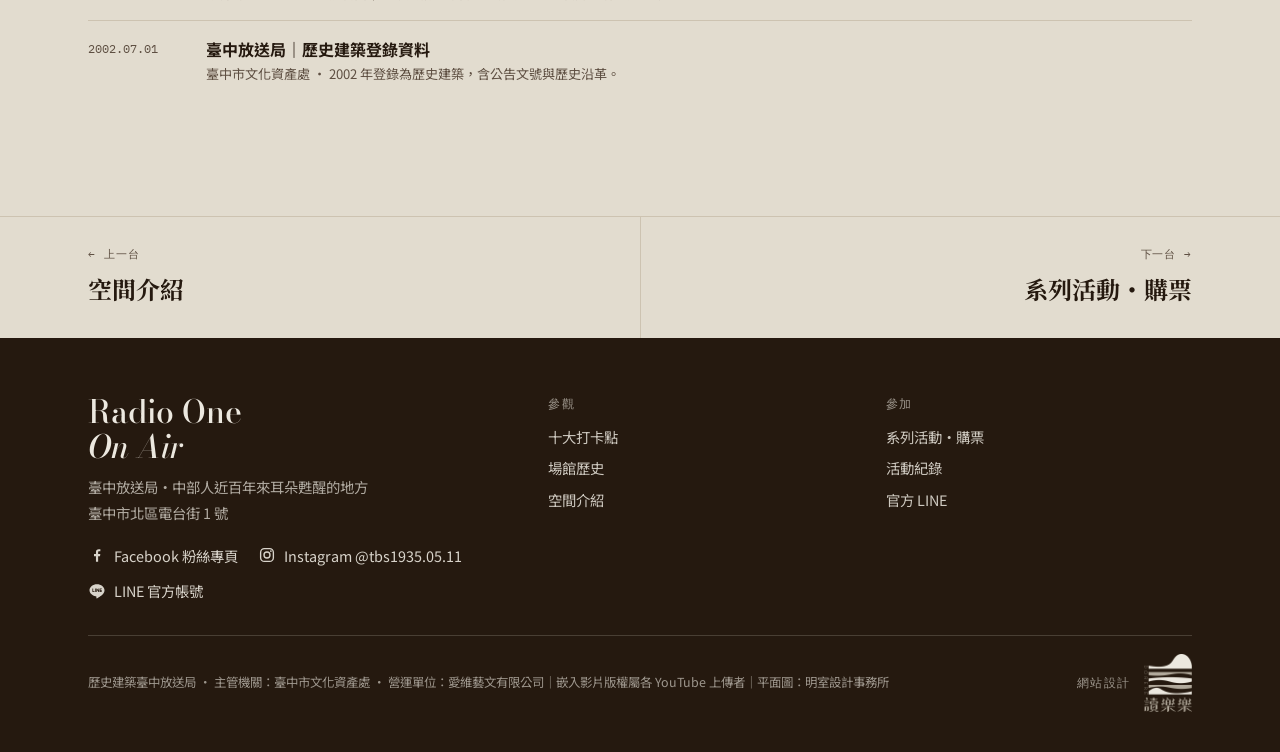
==== commit 301b0a3b: "頁尾品牌露出精簡為「網站設計」＋ LOGO（連到讀樂樂 IG），移除 Email Co-Authored-By: Claude Opus 5.5 <noreply@anthropic.com> Cla" ====
--- a/archive.html
+++ b/archive.html
@@ -68,7 +68,7 @@
     <div class="brand"><b>Radio One<br><i>On Air</i></b><p>臺中放送局・中部人近百年來耳朵甦醒的地方<br>臺中市北區電台街 1 號</p><p class="foot-soc"><a href="https://www.facebook.com/fangsungstudio" target="_blank" rel="noopener"><svg viewBox="0 0 24 24" width="18" height="18" aria-hidden="true"><path fill="currentColor" d="M13.5 21v-7.5h2.5l.4-3h-2.9V8.6c0-.9.3-1.5 1.5-1.5h1.5V4.4c-.3 0-1.2-.1-2.2-.1-2.2 0-3.7 1.3-3.7 3.8v2.4H8v3h2.6V21h2.9z"/></svg>Facebook 粉絲專頁</a><a href="https://www.instagram.com/tbs1935.05.11" target="_blank" rel="noopener"><svg viewBox="0 0 24 24" width="18" height="18" aria-hidden="true"><rect x="3.5" y="3.5" width="17" height="17" rx="5" fill="none" stroke="currentColor" stroke-width="1.8"/><circle cx="12" cy="12" r="4" fill="none" stroke="currentColor" stroke-width="1.8"/><circle cx="17.2" cy="6.8" r="1.2" fill="currentColor"/></svg>Instagram @tbs1935.05.11</a><a href="https://lin.ee/pATTQXr" target="_blank" rel="noopener"><svg viewBox="0 0 24 24" width="18" height="18" aria-hidden="true"><path fill="currentColor" d="M12 3C6.5 3 2 6.6 2 11c0 3.9 3.5 7.2 8.3 7.9.3.1.8.2.9.5.1.3.1.7 0 1l-.1.9c0 .3-.2 1 .9.5s5.9-3.5 8-5.9C21.5 14.3 22 12.7 22 11c0-4.4-4.5-8-10-8zM8.3 13.4H6.4c-.3 0-.5-.2-.5-.5V9.1c0-.3.2-.5.5-.5s.5.2.5.5v3.3h1.4c.3 0 .5.2.5.5s-.2.5-.5.5zm2-.5c0 .3-.2.5-.5.5s-.5-.2-.5-.5V9.1c0-.3.2-.5.5-.5s.5.2.5.5v3.8zm4.6 0c0 .2-.1.4-.3.5h-.2c-.2 0-.3-.1-.4-.2l-1.9-2.6v2.3c0 .3-.2.5-.5.5s-.5-.2-.5-.5V9.1c0-.2.1-.4.3-.5h.2c.2 0 .3.1.4.2l1.9 2.6V9.1c0-.3.2-.5.5-.5s.5.2.5.5v3.8zm3.1-2.4c.3 0 .5.2.5.5s-.2.5-.5.5h-1.4v.9H18c.3 0 .5.2.5.5s-.2.5-.5.5h-1.9c-.3 0-.5-.2-.5-.5V9.1c0-.3.2-.5.5-.5H18c.3 0 .5.2.5.5s-.2.5-.5.5h-1.4v.9H18z"/></svg>LINE 官方帳號</a></p></div>
     <div><h4>參觀</h4><ul><li><a href="spots.html">十大打卡點</a></li><li><a href="history.html">場館歷史</a></li><li><a href="spaces.html">空間介紹</a></li></ul></div>
     <div><h4>參加</h4><ul><li><a href="events.html">系列活動・購票</a></li><li><a href="archive.html">活動紀錄</a></li><li><a href="line.html">官方 LINE</a></li></ul></div>
-    <div class="foot-bottom"><p class="fine">歷史建築臺中放送局 · 主管機關：臺中市文化資產處 · 營運單位：愛維藝文有限公司｜嵌入影片版權屬各 YouTube 上傳者｜<span style="white-space:nowrap">平面圖：明室設計事務所</span></p><div class="made-by"><span class="lbl">網站設計・維護</span><a class="logo-link" href="https://www.instagram.com/dorere.tw/" target="_blank" rel="noopener" aria-label="讀樂樂 DORERE Instagram"><img class="dl-on-dark" src="assets/img/dorere-logo-light.png" alt="讀樂樂 DORERE" width="66" height="80" loading="lazy"><img class="dl-on-light" src="assets/img/dorere-logo.png" alt="讀樂樂 DORERE" width="66" height="80" loading="lazy"></a><span class="contact"><a href="https://www.instagram.com/dorere.tw/" target="_blank" rel="noopener">IG @dorere.tw ↗</a><a href="mailto:dorere.taiwan@gmail.com">dorere.taiwan@gmail.com</a></span></div></div>
+    <div class="foot-bottom"><p class="fine">歷史建築臺中放送局 · 主管機關：臺中市文化資產處 · 營運單位：愛維藝文有限公司｜嵌入影片版權屬各 YouTube 上傳者｜<span style="white-space:nowrap">平面圖：明室設計事務所</span></p><div class="made-by"><span class="lbl">網站設計</span><a class="logo-link" href="https://www.instagram.com/dorere.tw/" target="_blank" rel="noopener" aria-label="網站設計：讀樂樂 DORERE（Instagram）"><img class="dl-on-dark" src="assets/img/dorere-logo-light.png" alt="讀樂樂 DORERE" width="66" height="80" loading="lazy"><img class="dl-on-light" src="assets/img/dorere-logo.png" alt="讀樂樂 DORERE" width="66" height="80" loading="lazy"></a></div></div>
   </div>
 </footer><script src="assets/site.js"></script>
 </body>
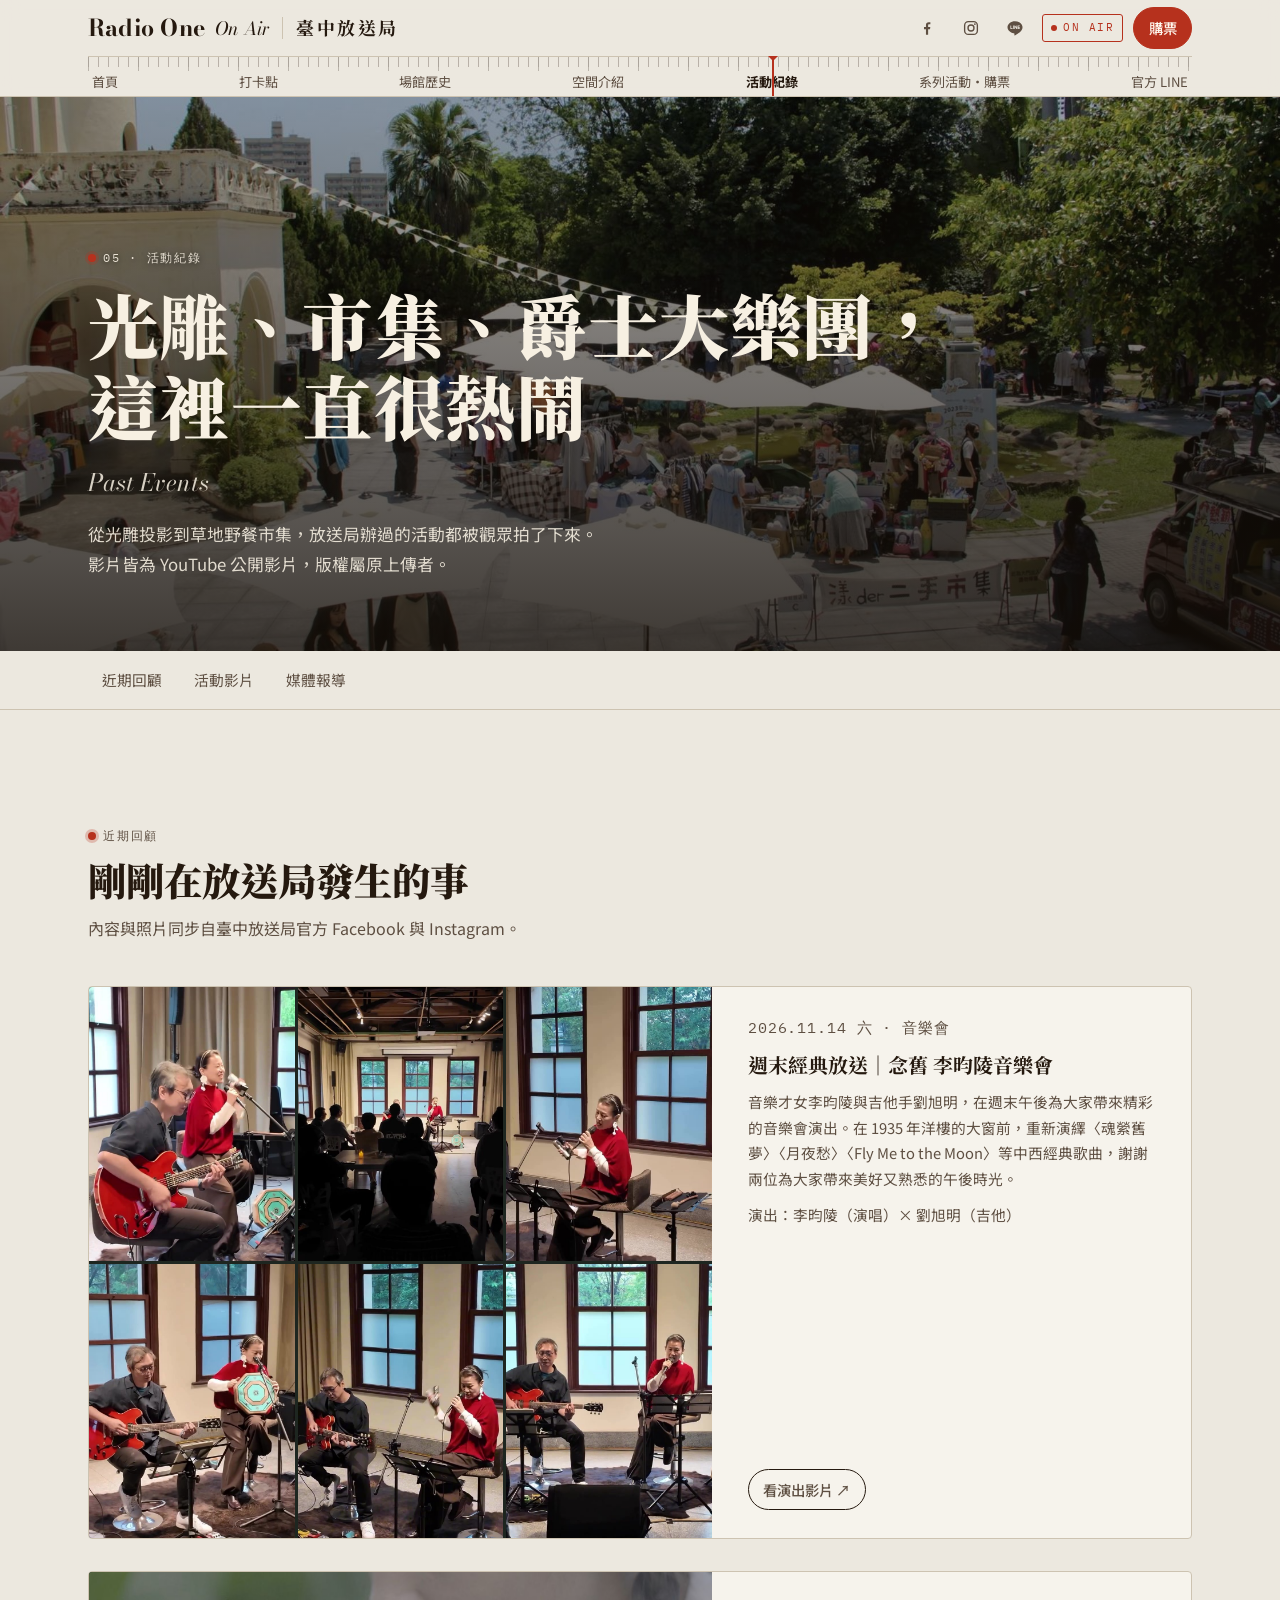
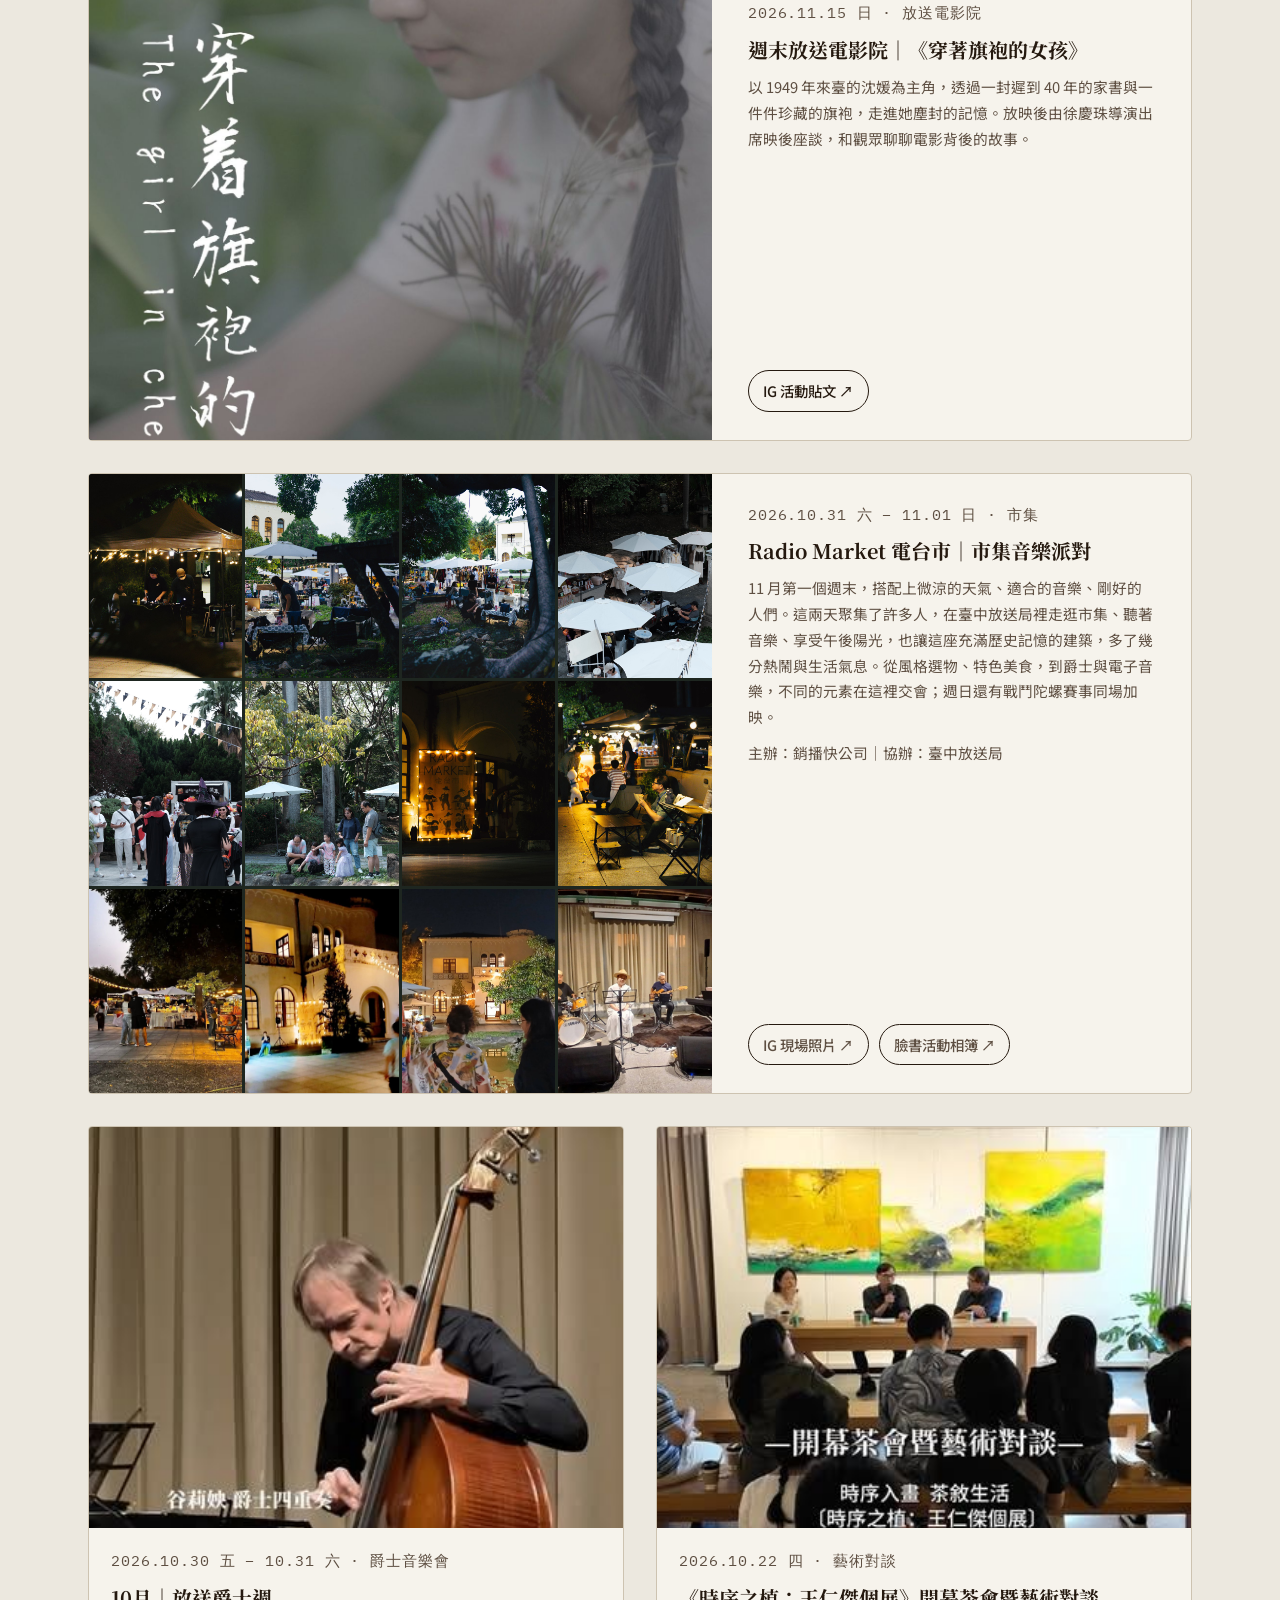
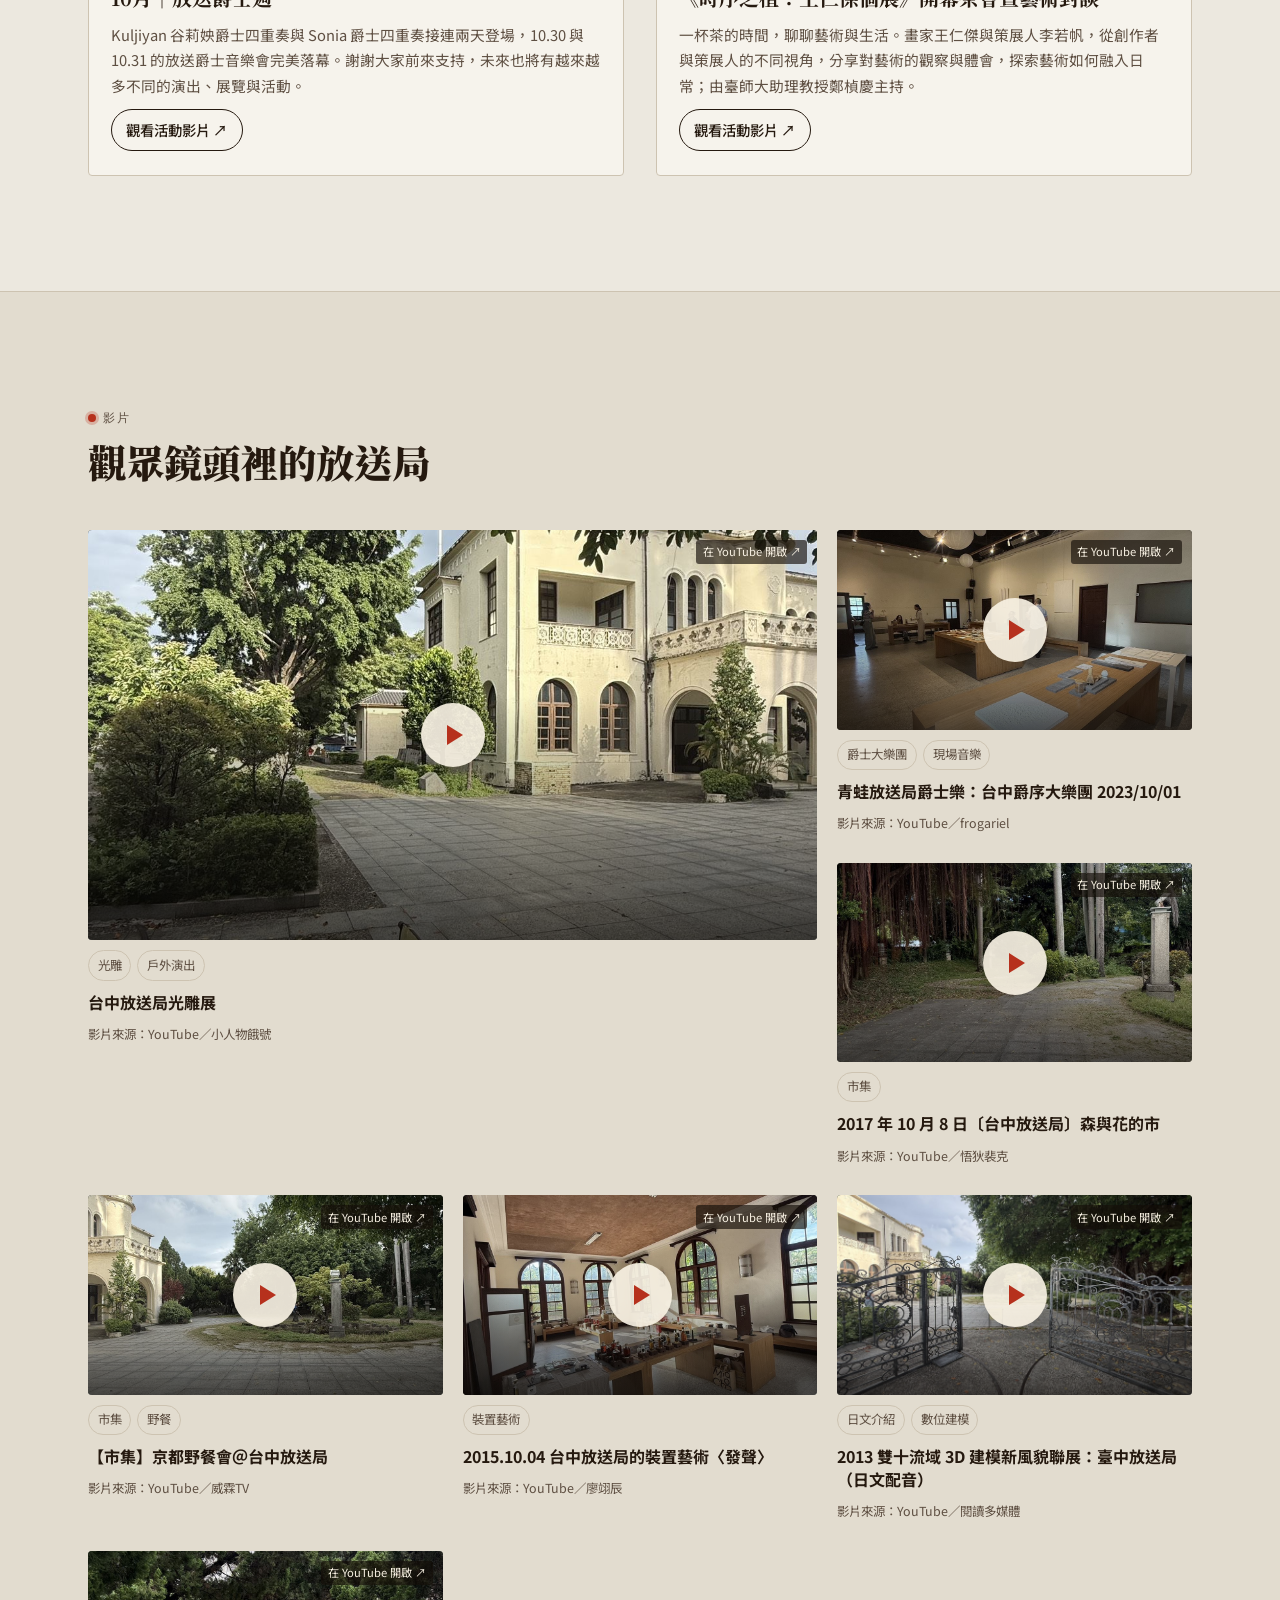
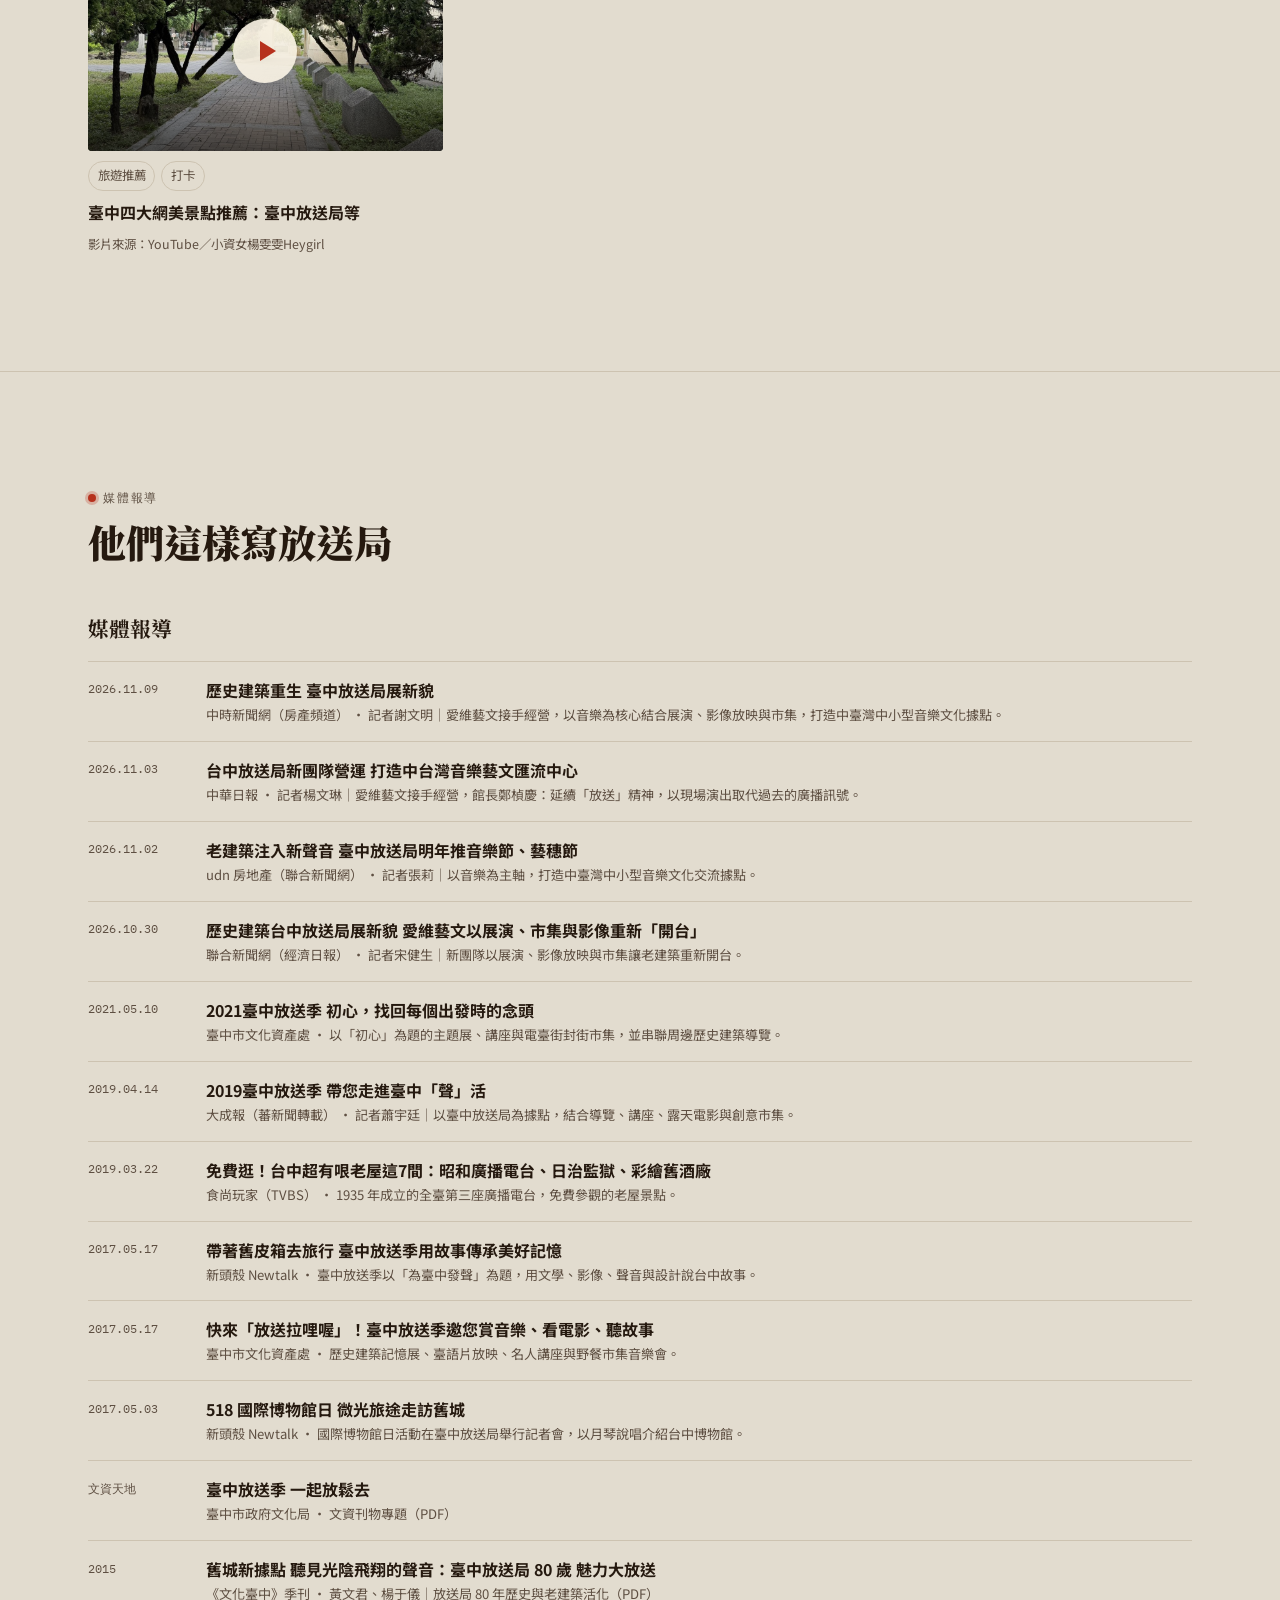
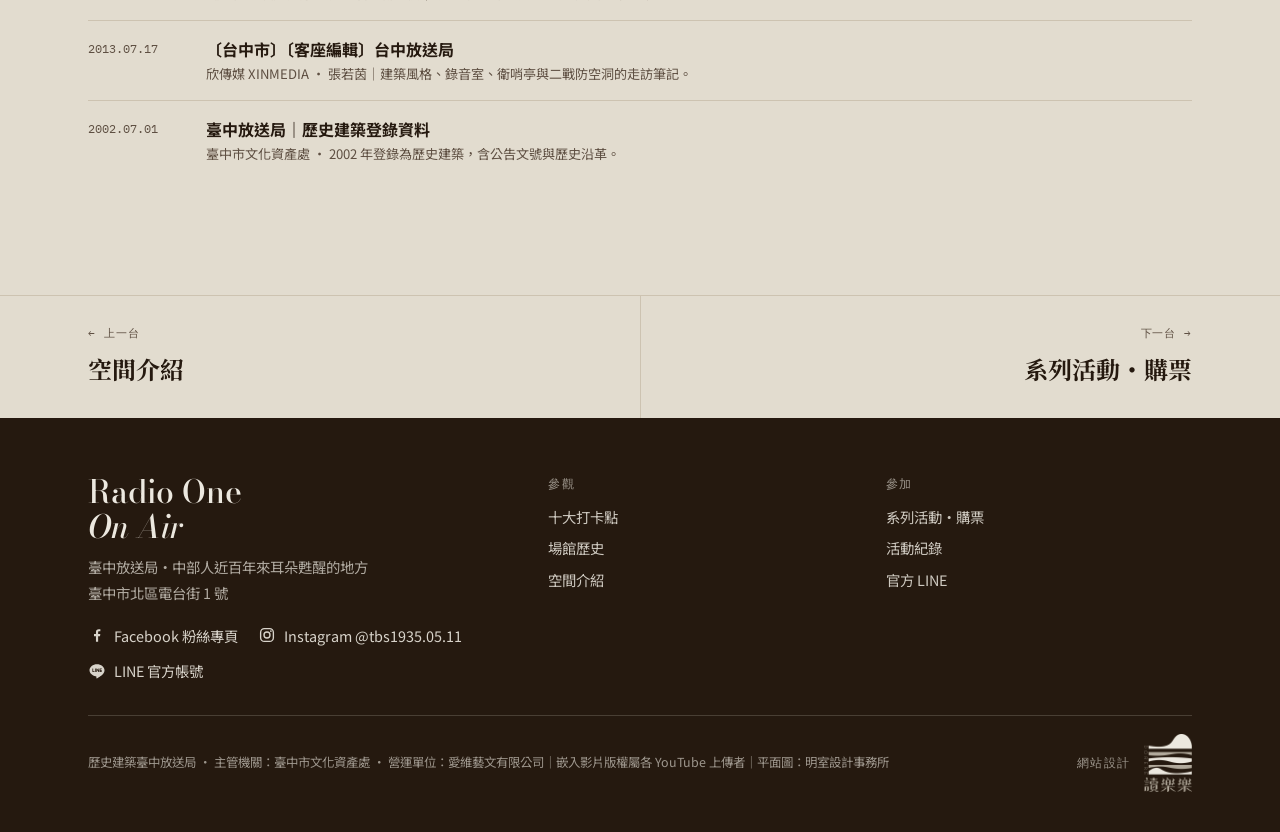
==== commit b1fd5420: "媒體報導新增：中時新聞網〈歷史建築重生 臺中放送局展新貌〉（2026.11.09） Co-Authored-By: Claude Opus 5.5 <noreply@anthropic.com> Cl" ====
--- a/archive.html
+++ b/archive.html
@@ -48,6 +48,7 @@
 </div></div></section><section class="sec block alt" id="videos"><div class="wrap"><div class="blk-h"><p class="eyebrow"><span class="lamp"></span>影片</p><h2>觀眾鏡頭裡的放送局</h2></div><div class="vid-grid" id="vidGrid"></div></div></section><section class="sec block alt" id="press"><div class="wrap"><div class="blk-h"><p class="eyebrow"><span class="lamp"></span>媒體報導</p><h2>他們這樣寫放送局</h2></div><div class="press" style="grid-template-columns:1fr"><div>
         <h3>媒體報導</h3>
         <ul class="press-list">
+          <li><a href="https://house.chinatimes.com/20261109003081-264414" target="_blank" rel="noopener"><time>2026.11.09</time><span><b>歷史建築重生 臺中放送局展新貌</b><small>中時新聞網（房產頻道） · 記者謝文明｜愛維藝文接手經營，以音樂為核心結合展演、影像放映與市集，打造中臺灣中小型音樂文化據點。</small></span></a></li>
           <li><a href="https://www.cdns.com.tw/articles/1484605" target="_blank" rel="noopener"><time>2026.11.03</time><span><b>台中放送局新團隊營運 打造中台灣音樂藝文匯流中心</b><small>中華日報 · 記者楊文琳｜愛維藝文接手經營，館長鄭楨慶：延續「放送」精神，以現場演出取代過去的廣播訊號。</small></span></a></li>
           <li><a href="https://house.udn.com/house/story/123601/9852051" target="_blank" rel="noopener"><time>2026.11.02</time><span><b>老建築注入新聲音 臺中放送局明年推音樂節、藝穗節</b><small>udn 房地產（聯合新聞網） · 記者張莉｜以音樂為主軸，打造中臺灣中小型音樂文化交流據點。</small></span></a></li>
           <li><a href="https://udn.com/news/story/7325/9847876" target="_blank" rel="noopener"><time>2026.10.30</time><span><b>歷史建築台中放送局展新貌 愛維藝文以展演、市集與影像重新「開台」</b><small>聯合新聞網（經濟日報） · 記者宋健生｜新團隊以展演、影像放映與市集讓老建築重新開台。</small></span></a></li>
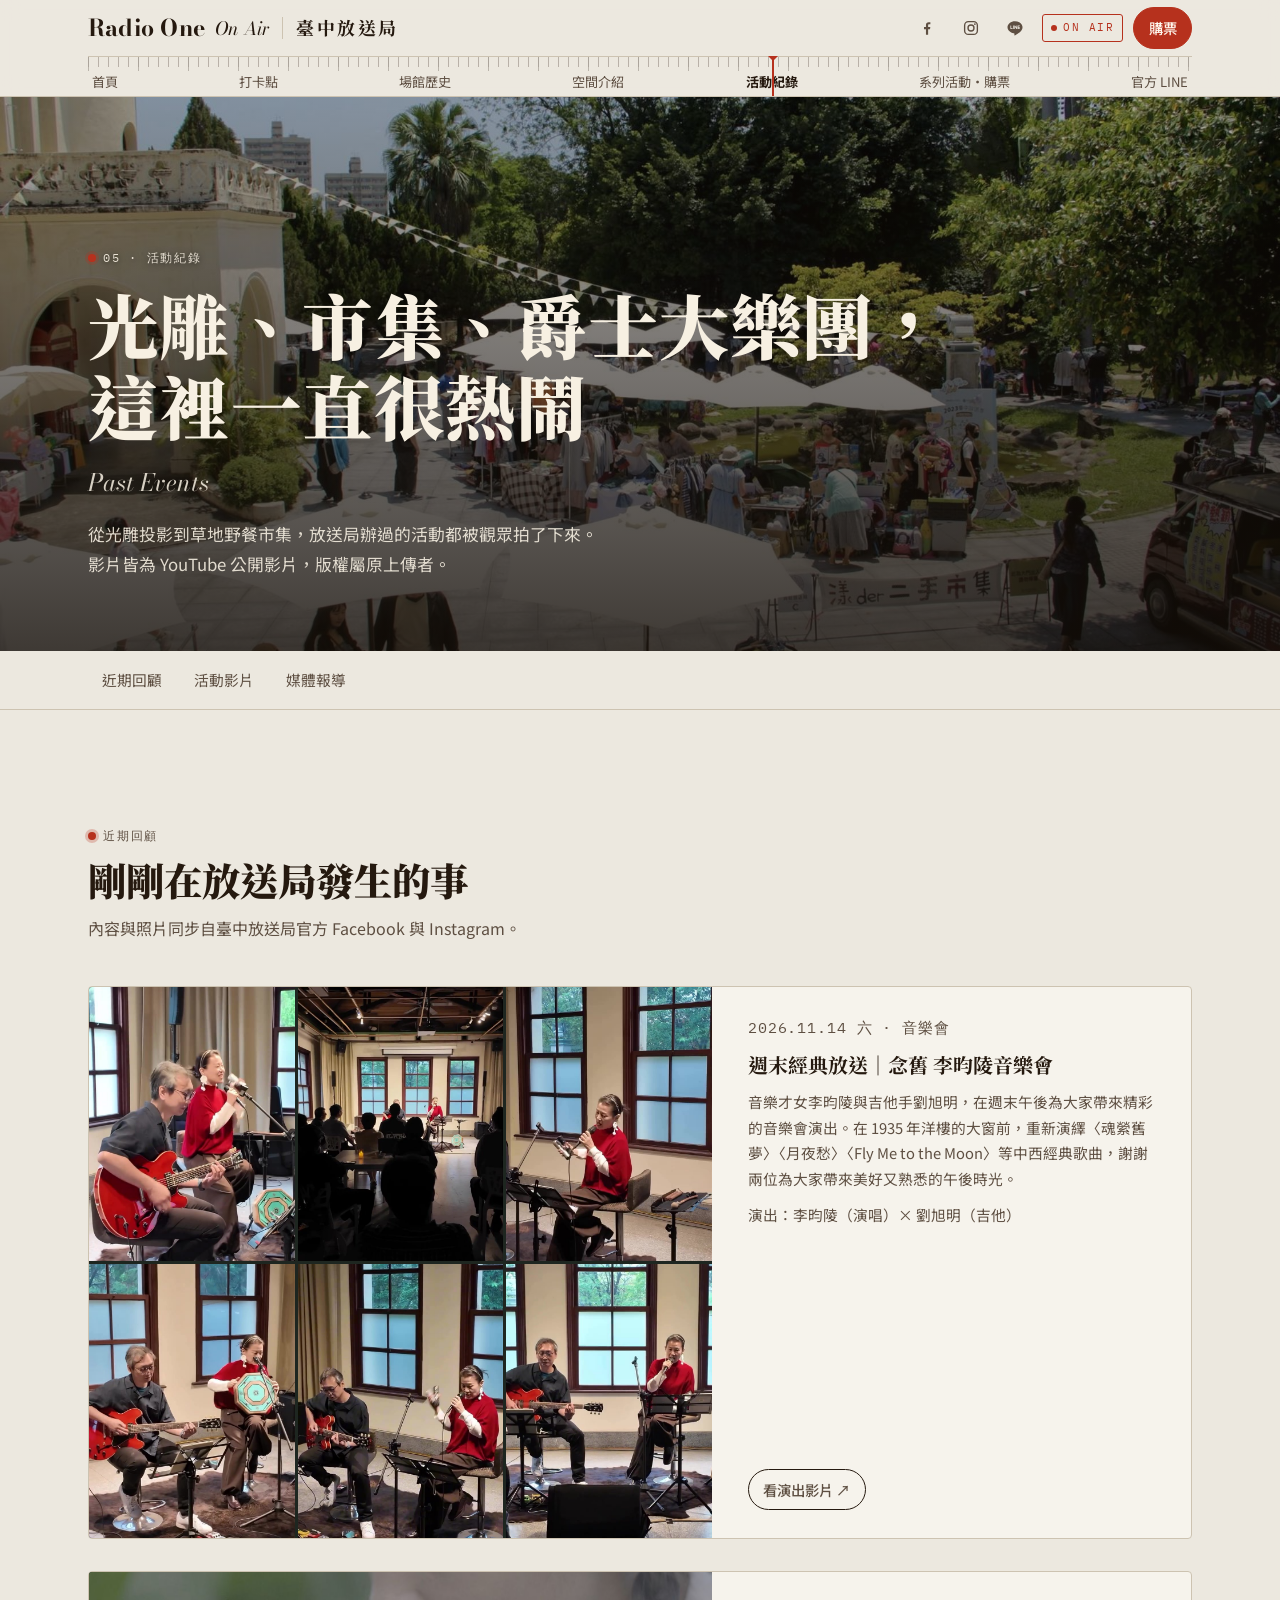
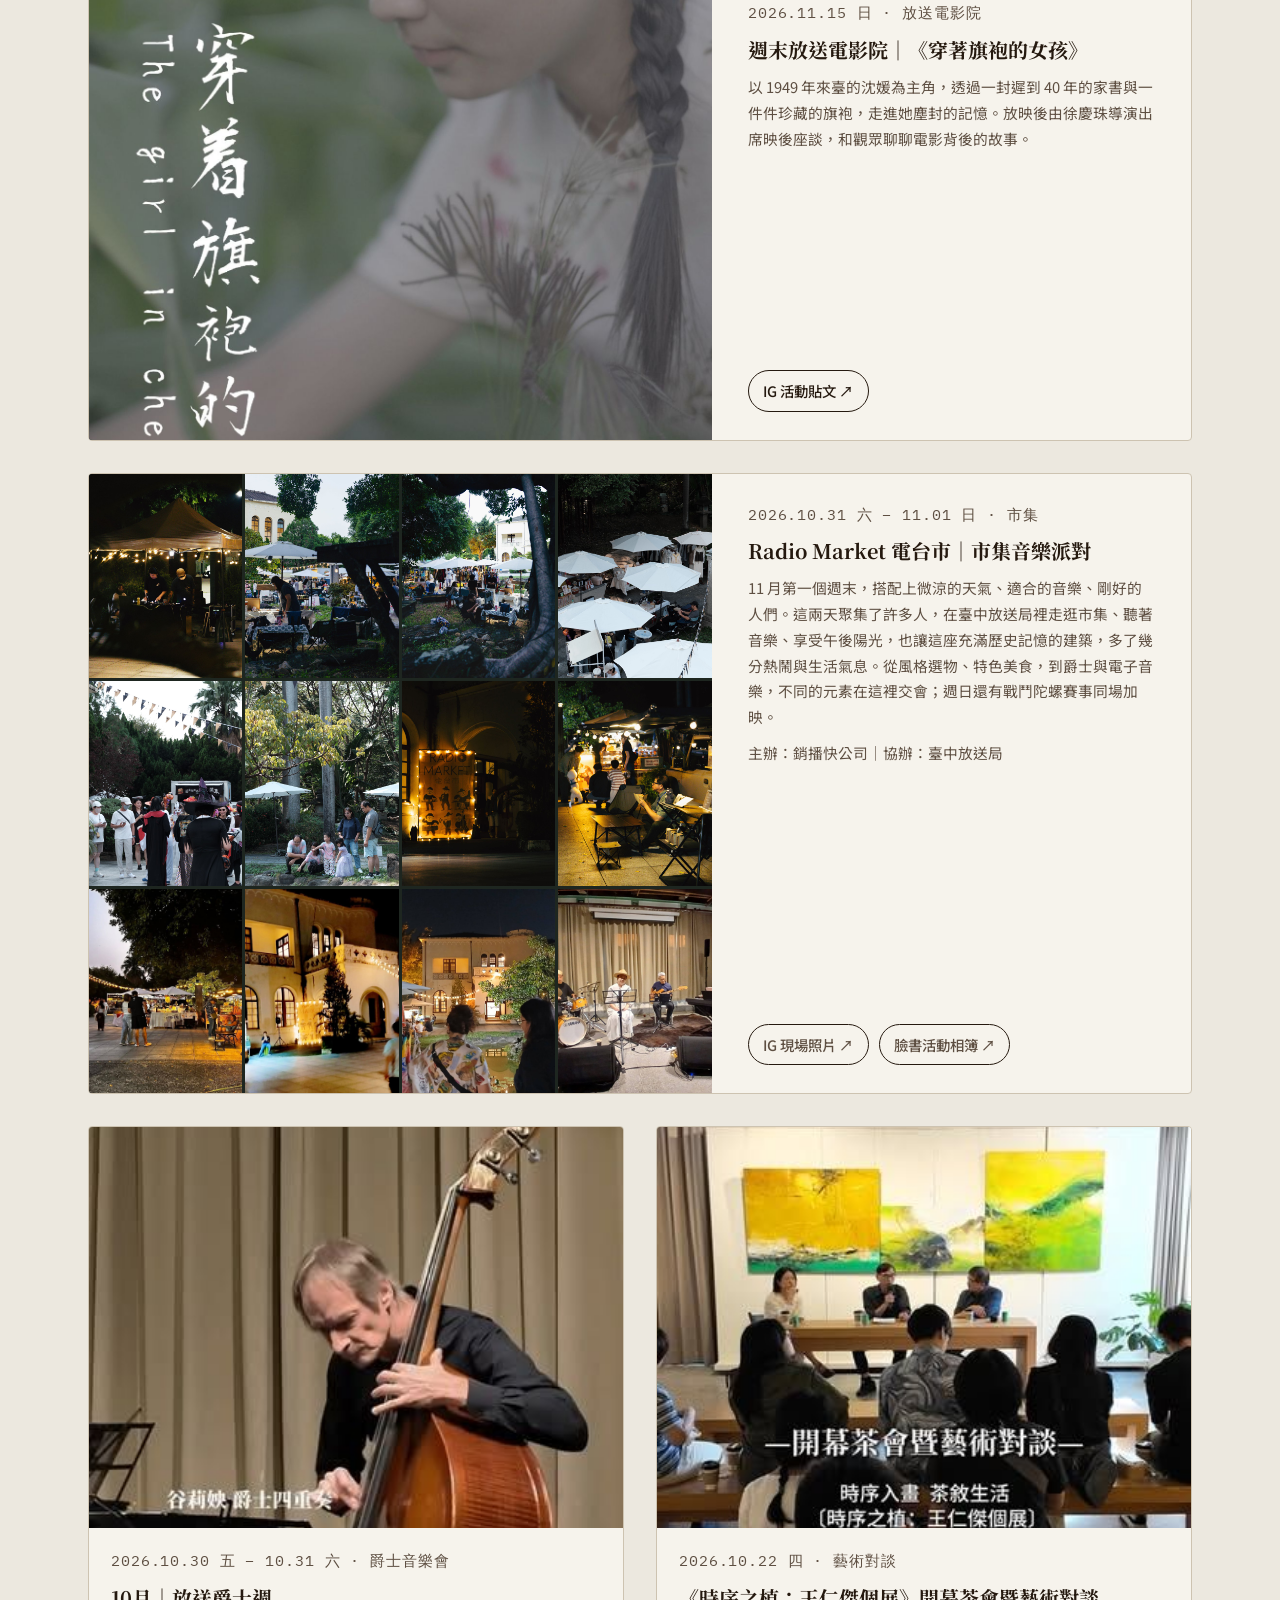
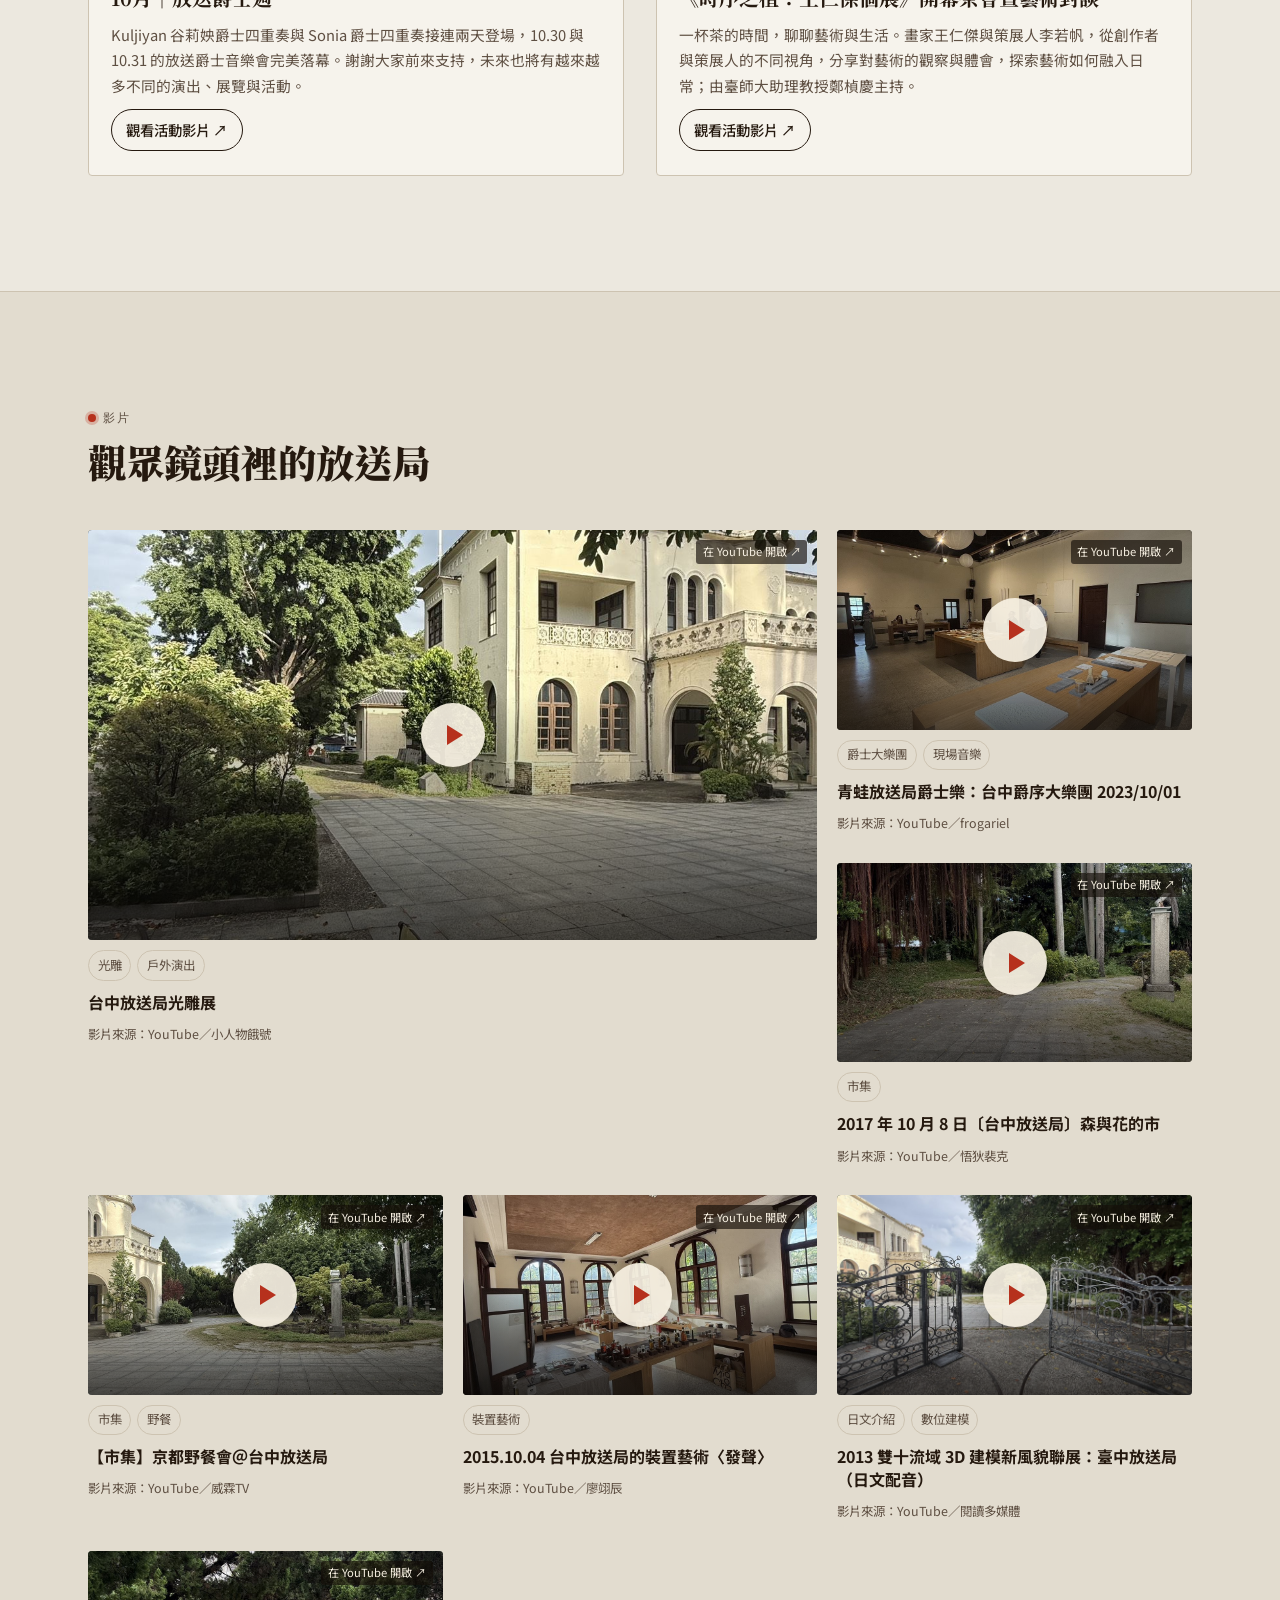
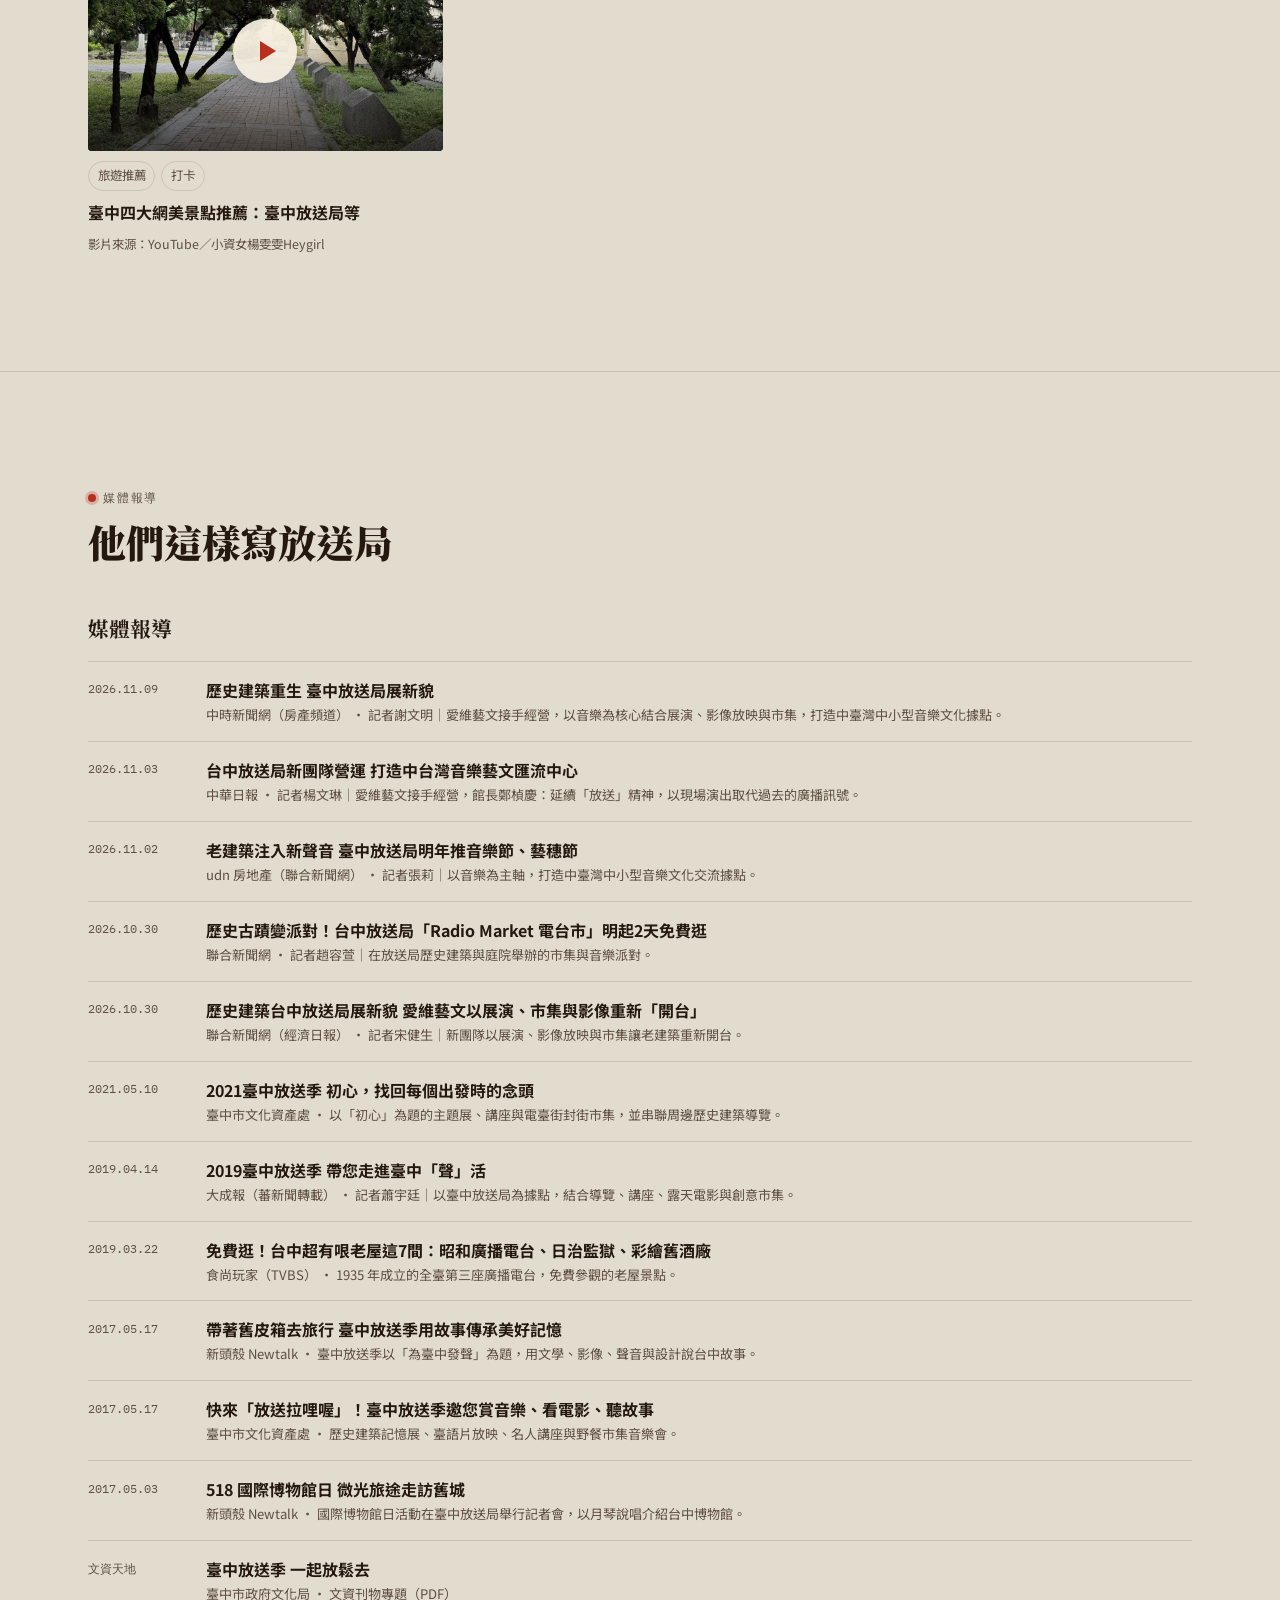
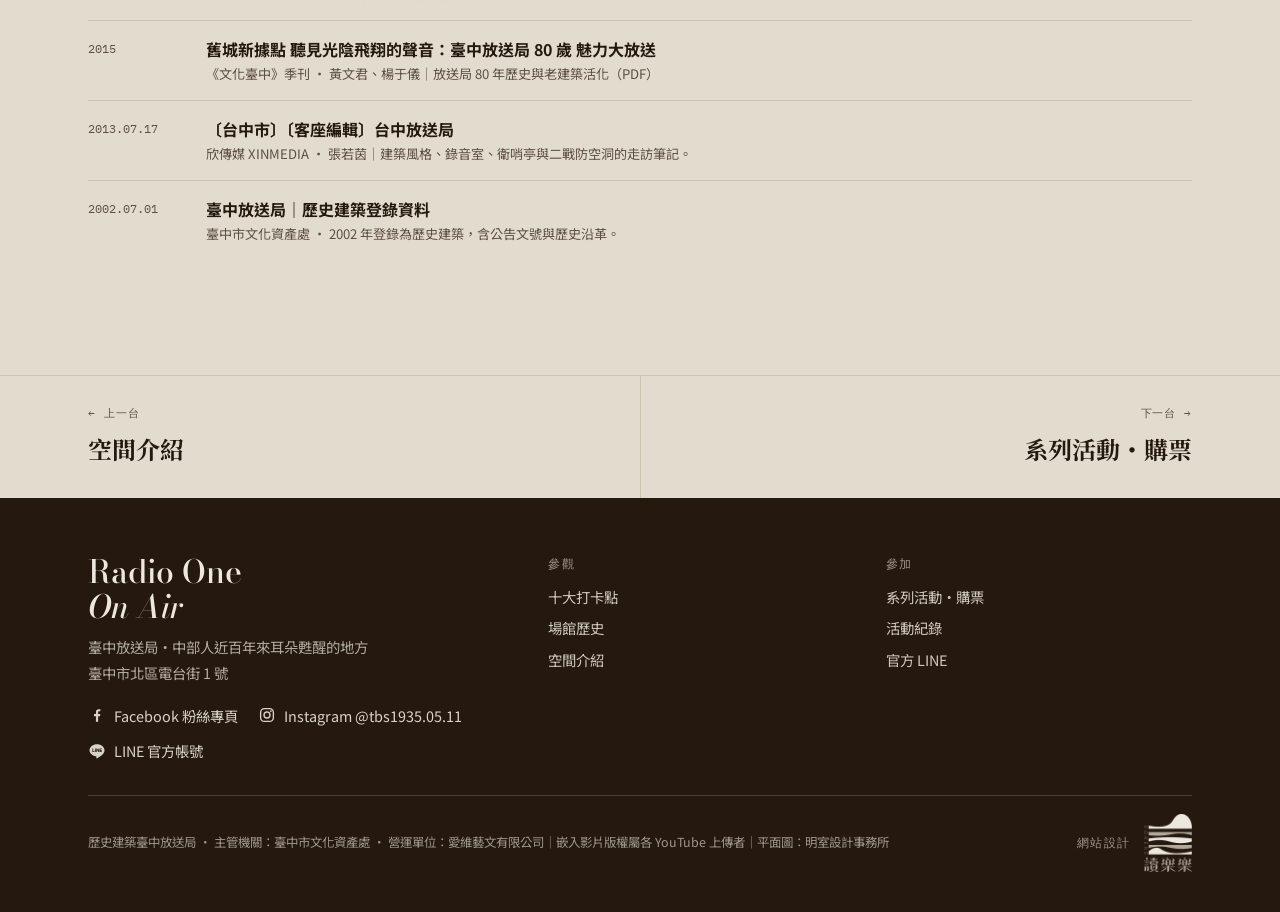
==== commit 2e87aea9: "媒體報導新增：聯合新聞網〈歷史古蹟變派對！台中放送局 Radio Market 電台市〉（2026.10.30） Co-Authored-By: Claude Opus 5.5 <noreply@an" ====
--- a/archive.html
+++ b/archive.html
@@ -51,6 +51,7 @@
           <li><a href="https://house.chinatimes.com/20261109003081-264414" target="_blank" rel="noopener"><time>2026.11.09</time><span><b>歷史建築重生 臺中放送局展新貌</b><small>中時新聞網（房產頻道） · 記者謝文明｜愛維藝文接手經營，以音樂為核心結合展演、影像放映與市集，打造中臺灣中小型音樂文化據點。</small></span></a></li>
           <li><a href="https://www.cdns.com.tw/articles/1484605" target="_blank" rel="noopener"><time>2026.11.03</time><span><b>台中放送局新團隊營運 打造中台灣音樂藝文匯流中心</b><small>中華日報 · 記者楊文琳｜愛維藝文接手經營，館長鄭楨慶：延續「放送」精神，以現場演出取代過去的廣播訊號。</small></span></a></li>
           <li><a href="https://house.udn.com/house/story/123601/9852051" target="_blank" rel="noopener"><time>2026.11.02</time><span><b>老建築注入新聲音 臺中放送局明年推音樂節、藝穗節</b><small>udn 房地產（聯合新聞網） · 記者張莉｜以音樂為主軸，打造中臺灣中小型音樂文化交流據點。</small></span></a></li>
+          <li><a href="https://udn.com/news/story/7325/9847918" target="_blank" rel="noopener"><time>2026.10.30</time><span><b>歷史古蹟變派對！台中放送局「Radio Market 電台市」明起2天免費逛</b><small>聯合新聞網 · 記者趙容萱｜在放送局歷史建築與庭院舉辦的市集與音樂派對。</small></span></a></li>
           <li><a href="https://udn.com/news/story/7325/9847876" target="_blank" rel="noopener"><time>2026.10.30</time><span><b>歷史建築台中放送局展新貌 愛維藝文以展演、市集與影像重新「開台」</b><small>聯合新聞網（經濟日報） · 記者宋健生｜新團隊以展演、影像放映與市集讓老建築重新開台。</small></span></a></li>
           <li><a href="https://www.tchac.taichung.gov.tw/information?uid=4&pid=4829" target="_blank" rel="noopener"><time>2021.05.10</time><span><b>2021臺中放送季 初心，找回每個出發時的念頭</b><small>臺中市文化資產處 · 以「初心」為題的主題展、講座與電臺街封街市集，並串聯周邊歷史建築導覽。</small></span></a></li>
           <li><a href="https://n.yam.com/Article/20190414224294" target="_blank" rel="noopener"><time>2019.04.14</time><span><b>2019臺中放送季 帶您走進臺中「聲」活</b><small>大成報（蕃新聞轉載） · 記者蕭宇廷｜以臺中放送局為據點，結合導覽、講座、露天電影與創意市集。</small></span></a></li>
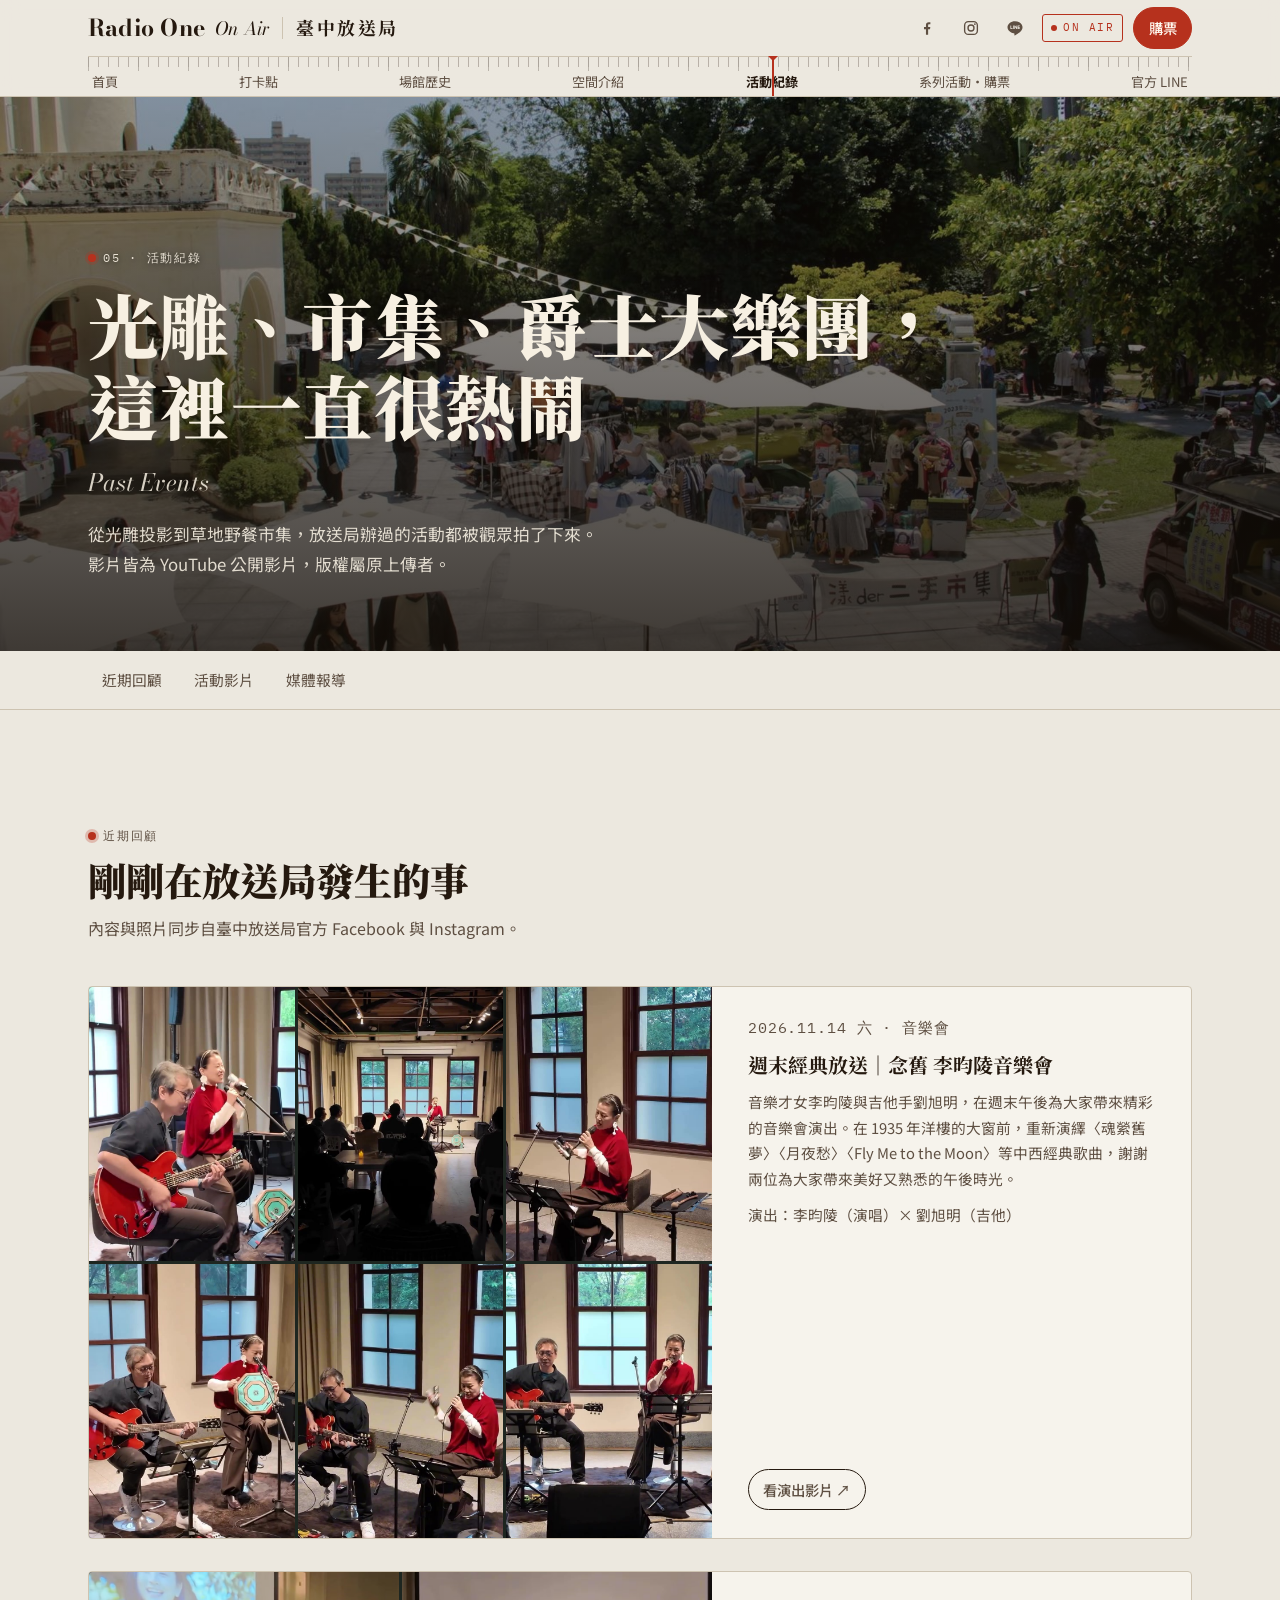
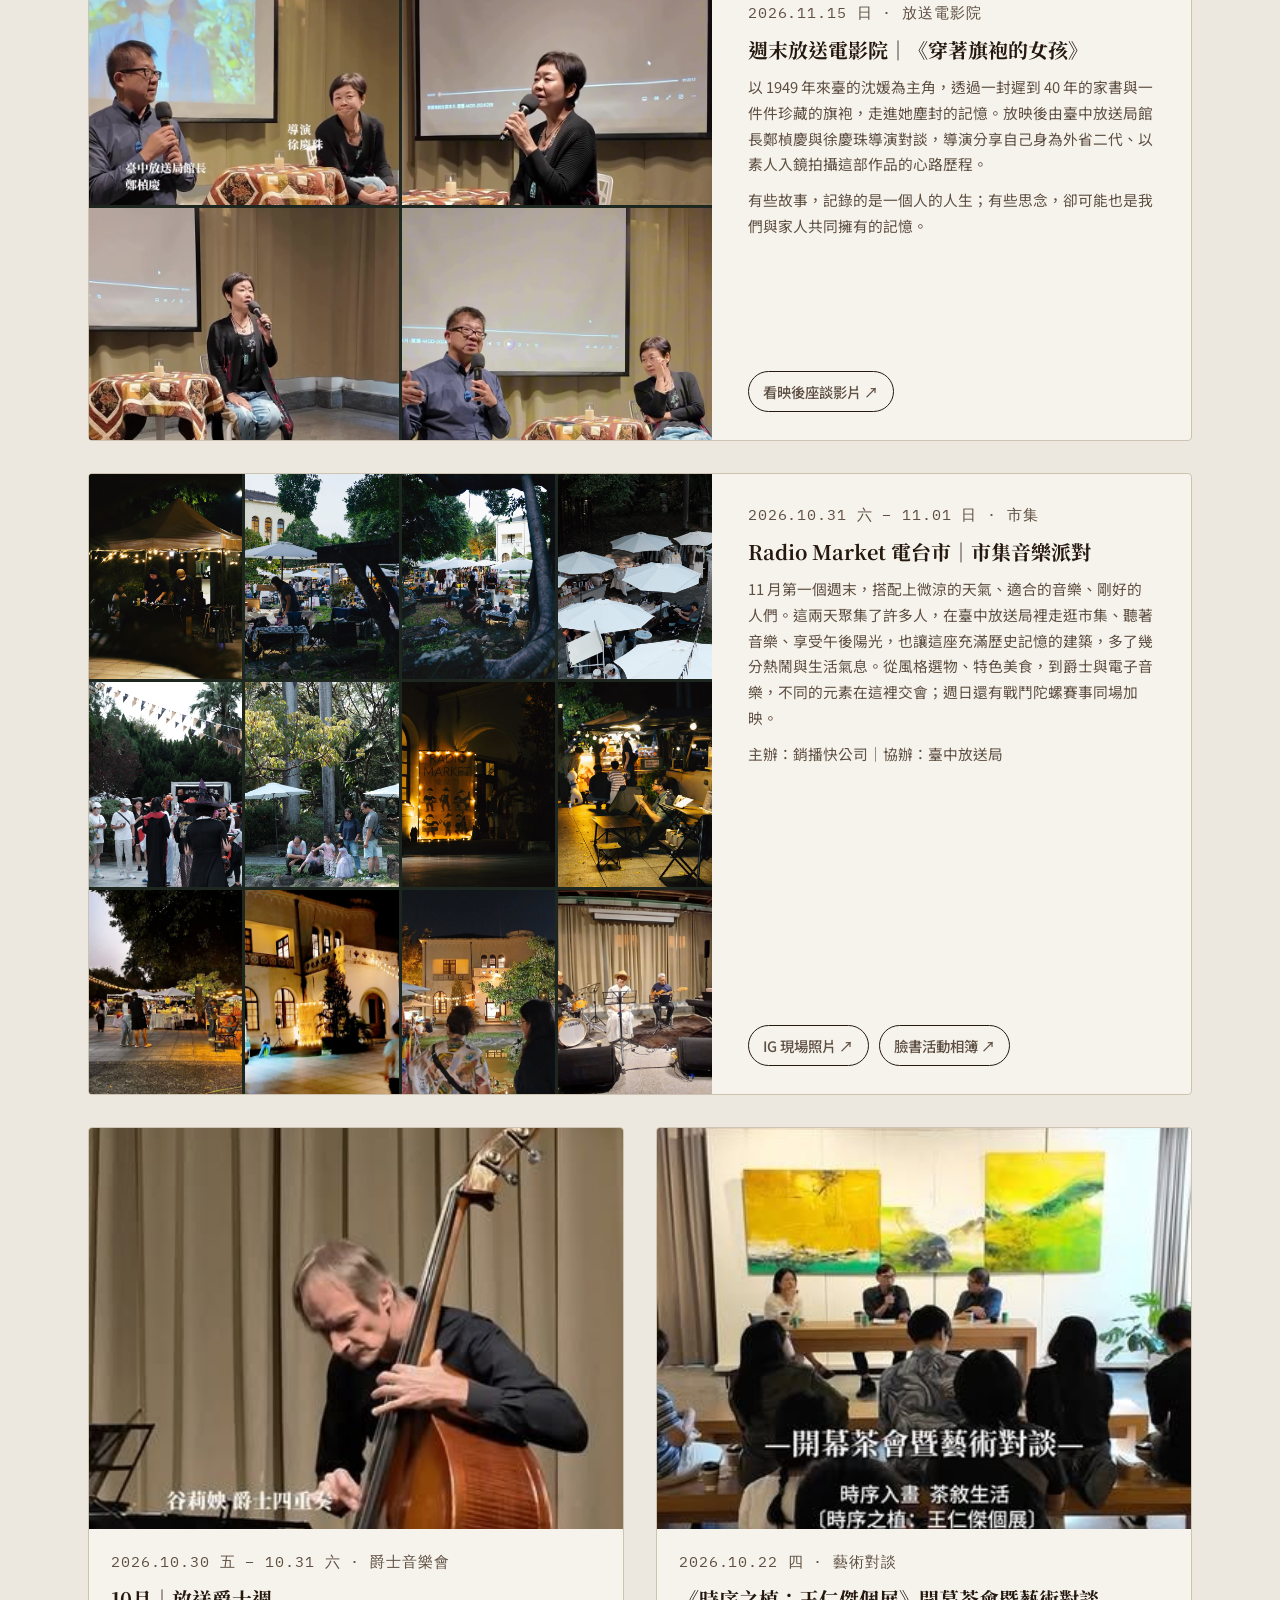
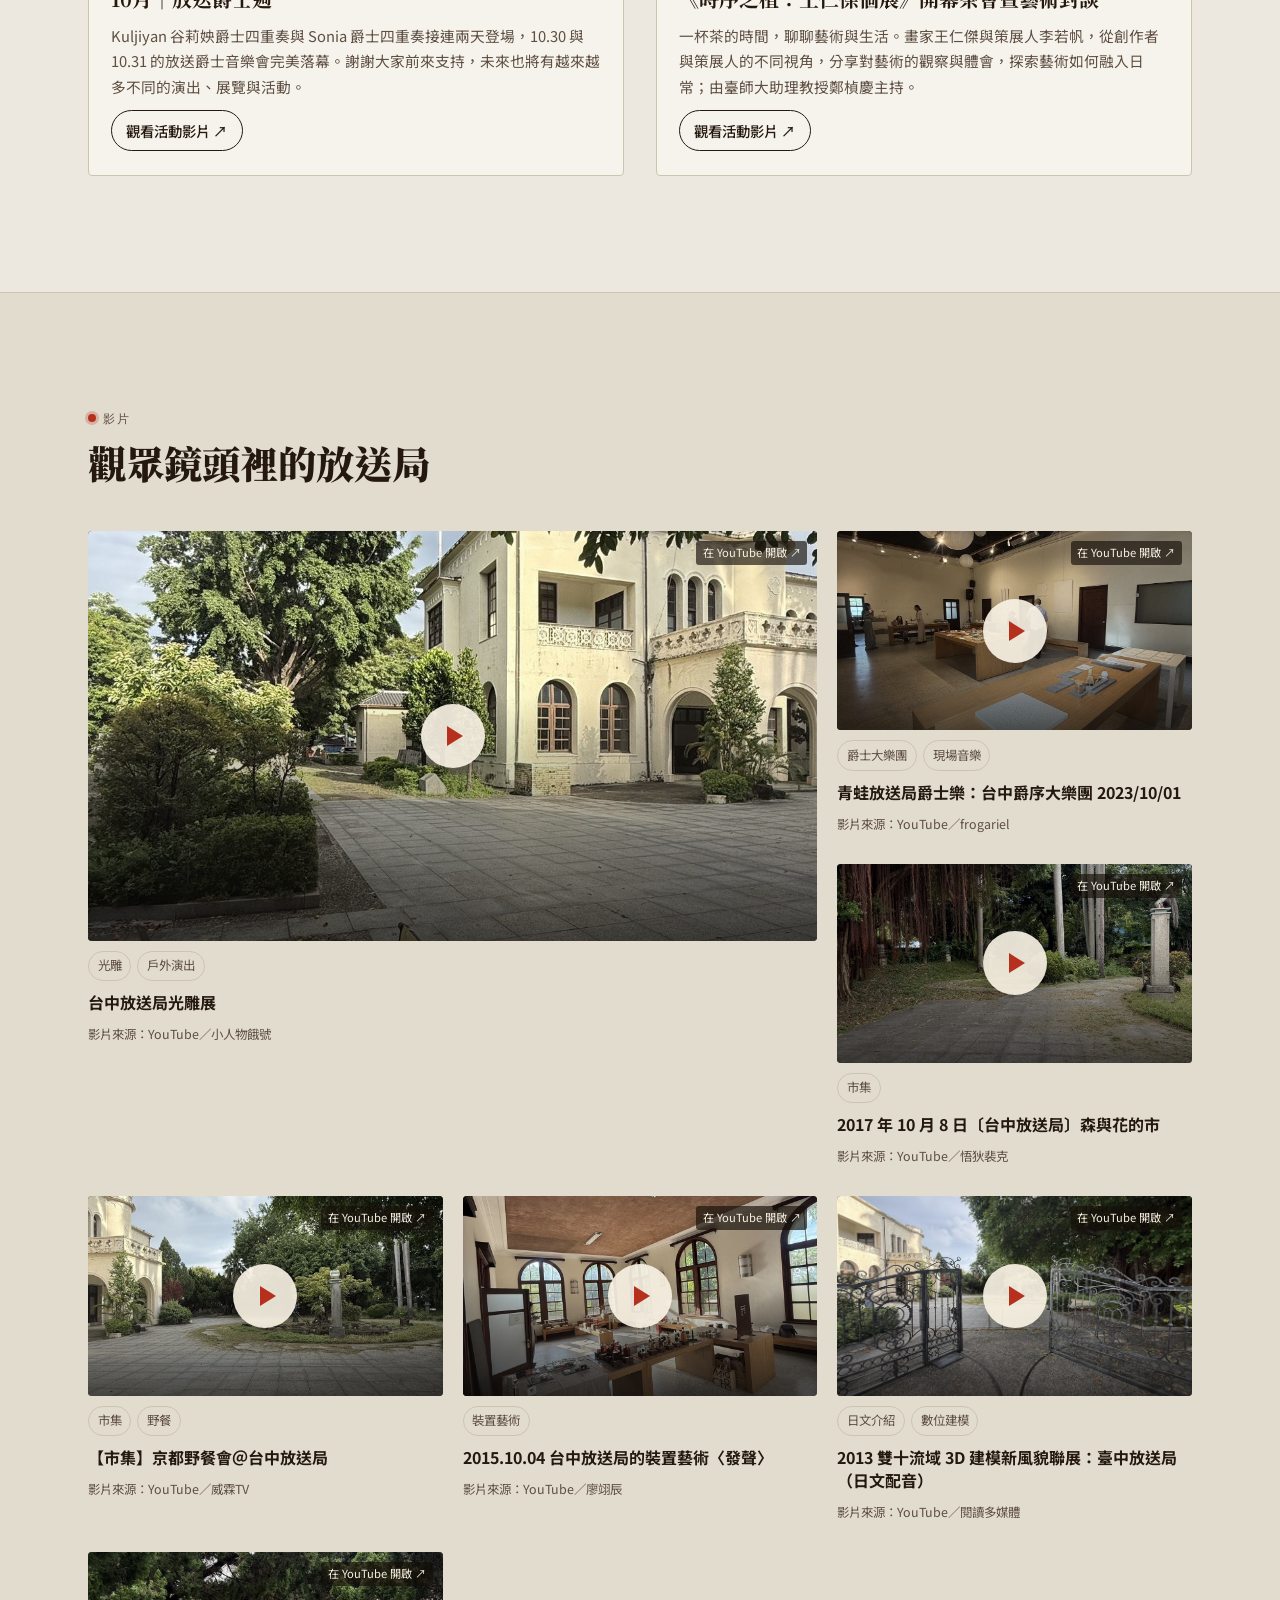
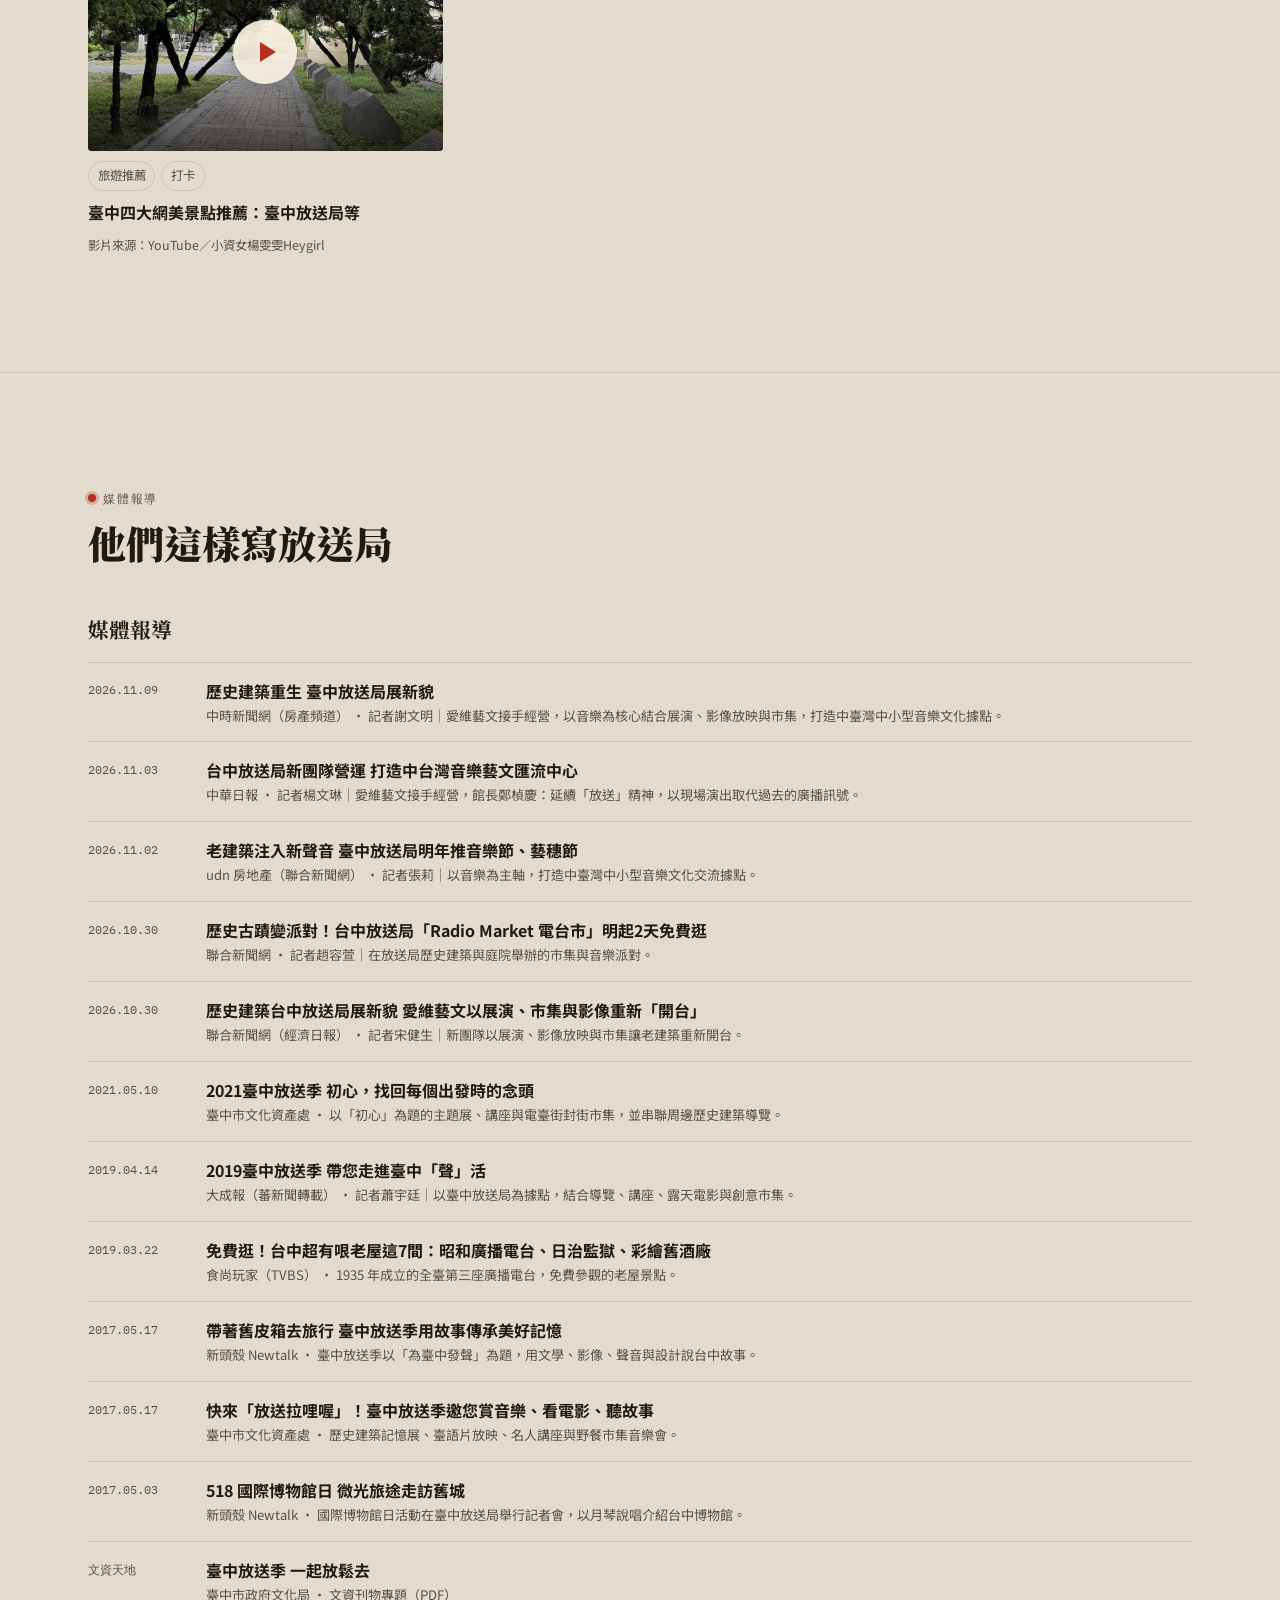
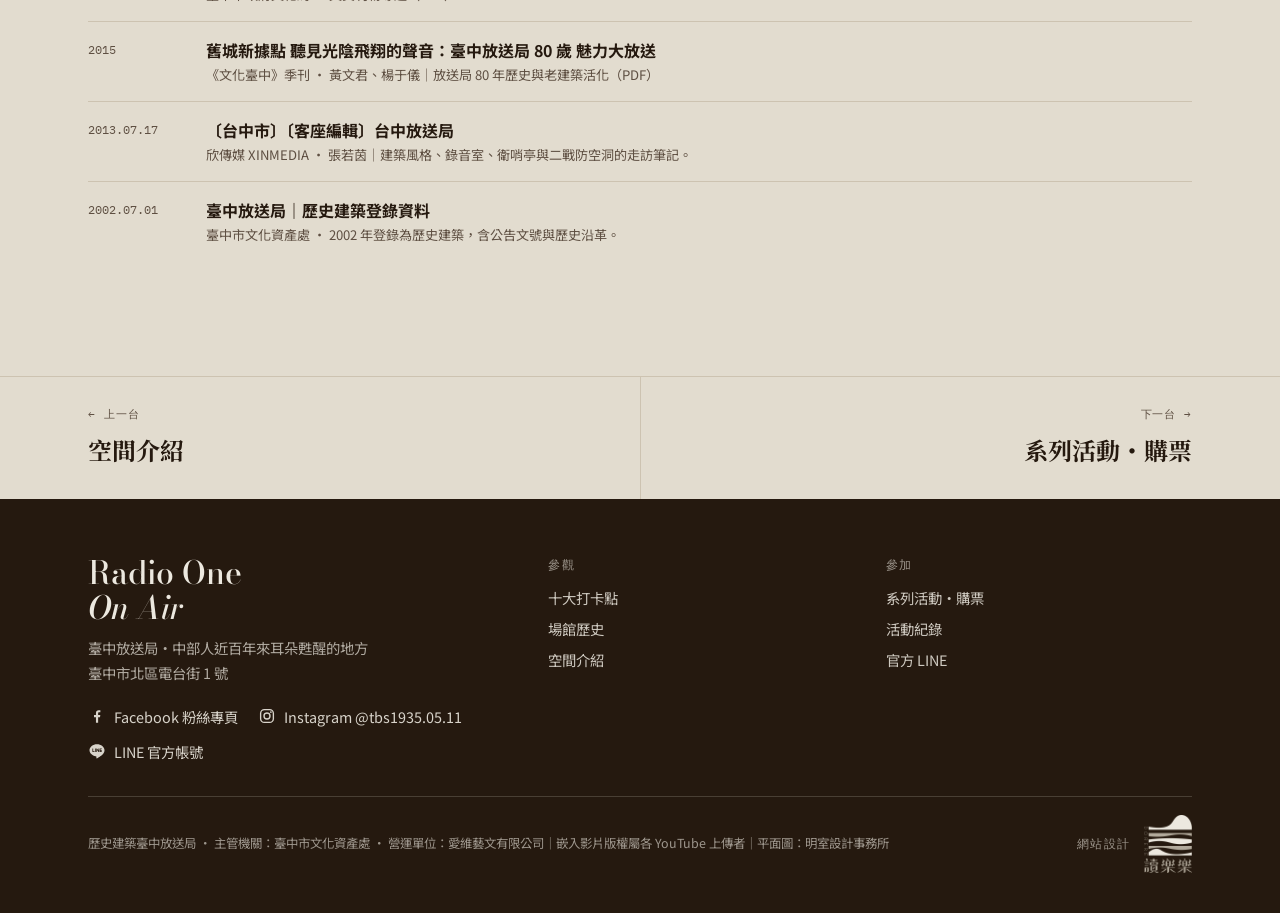
==== commit 6ab0db82: "活動紀錄：《穿著旗袍的女孩》改用映後座談現場照（IG 回顧影片截圖 4 張） Co-Authored-By: Claude Opus 5.5 <noreply@anthropic.com> Claud" ====
--- a/archive.html
+++ b/archive.html
@@ -41,7 +41,7 @@
 <p class="eyebrow"><span class="lamp"></span>05 · 活動紀錄</p><h1>光雕、市集、爵士大樂團，<br>這裡一直很熱鬧</h1><p class="en">Past Events</p><p class="lead two-line"><span>從光雕投影到草地野餐市集，放送局辦過的活動都被觀眾拍了下來。</span><span>影片皆為 YouTube 公開影片，版權屬原上傳者。</span></p></div></section><nav class="subnav" aria-label="本頁章節"><div class="wrap"><a href="#recent">近期回顧</a><a href="#videos">活動影片</a><a href="#press">媒體報導</a></div></nav><section class="sec block" id="recent"><div class="wrap"><div class="blk-h"><p class="eyebrow"><span class="lamp"></span>近期回顧</p><h2>剛剛在放送局發生的事</h2><p>內容與照片同步自臺中放送局官方 Facebook 與 Instagram。</p></div>
 <div class="recaps">
 <article class="recap wide"><div class="gal g3"><img src="assets/img/ev-concert-recap-1.jpg" alt="念舊 李昀陵音樂會演出現場 1" loading="lazy"><img src="assets/img/ev-concert-recap-2.jpg" alt="念舊 李昀陵音樂會演出現場 2" loading="lazy"><img src="assets/img/ev-concert-recap-3.jpg" alt="念舊 李昀陵音樂會演出現場 3" loading="lazy"><img src="assets/img/ev-concert-recap-4.jpg" alt="念舊 李昀陵音樂會演出現場 4" loading="lazy"><img src="assets/img/ev-concert-recap-5.jpg" alt="念舊 李昀陵音樂會演出現場 5" loading="lazy"><img src="assets/img/ev-concert-recap-6.jpg" alt="念舊 李昀陵音樂會演出現場 6" loading="lazy"></div><div class="bd"><p class="when">2026.11.14 六 · 音樂會</p><h3>週末經典放送｜念舊 李昀陵音樂會</h3><p>音樂才女李昀陵與吉他手劉旭明，在週末午後為大家帶來精彩的音樂會演出。在 1935 年洋樓的大窗前，重新演繹〈魂縈舊夢〉〈月夜愁〉〈Fly Me to the Moon〉等中西經典歌曲，謝謝兩位為大家帶來美好又熟悉的午後時光。</p><p class="note">演出：李昀陵（演唱）× 劉旭明（吉他）</p><p style="display:flex;gap:10px;flex-wrap:wrap;margin-top:auto"><a class="btn small" href="https://www.instagram.com/reel/DfyosziPa6n/" target="_blank" rel="noopener">看演出影片 ↗</a></p></div></article>
-<article class="recap wide"><div class="gal g1"><img src="assets/img/ev-film-qipao.jpg" alt="週末放送電影院《穿著旗袍的女孩》海報" loading="lazy" style="object-position:50% 20%"></div><div class="bd"><p class="when">2026.11.15 日 · 放送電影院</p><h3>週末放送電影院｜《穿著旗袍的女孩》</h3><p>以 1949 年來臺的沈媛為主角，透過一封遲到 40 年的家書與一件件珍藏的旗袍，走進她塵封的記憶。放映後由徐慶珠導演出席映後座談，和觀眾聊聊電影背後的故事。</p><a class="btn small" href="https://www.instagram.com/p/DfofdYCPyNY/" target="_blank" rel="noopener">IG 活動貼文 ↗</a></div></article>
+<article class="recap wide"><div class="gal g2"><img src="assets/img/ev-film-recap-1.jpg" alt="《穿著旗袍的女孩》臺中放送局館長鄭楨慶與導演徐慶珠映後對談" loading="lazy"><img src="assets/img/ev-film-recap-2.jpg" alt="《穿著旗袍的女孩》徐慶珠導演分享拍攝心路歷程" loading="lazy"><img src="assets/img/ev-film-recap-3.jpg" alt="《穿著旗袍的女孩》徐慶珠導演於放送局映後座談" loading="lazy"><img src="assets/img/ev-film-recap-4.jpg" alt="《穿著旗袍的女孩》映後座談現場" loading="lazy"></div><div class="bd"><p class="when">2026.11.15 日 · 放送電影院</p><h3>週末放送電影院｜《穿著旗袍的女孩》</h3><p>以 1949 年來臺的沈媛為主角，透過一封遲到 40 年的家書與一件件珍藏的旗袍，走進她塵封的記憶。放映後由臺中放送局館長鄭楨慶與徐慶珠導演對談，導演分享自己身為外省二代、以素人入鏡拍攝這部作品的心路歷程。</p><p class="note">有些故事，記錄的是一個人的人生；有些思念，卻可能也是我們與家人共同擁有的記憶。</p><p style="display:flex;gap:10px;flex-wrap:wrap;margin-top:auto"><a class="btn small" href="https://www.instagram.com/reel/Df60PK7hJpI/" target="_blank" rel="noopener">看映後座談影片 ↗</a></p></div></article>
 <article class="recap wide"><div class="gal"><img src="assets/img/ev-market-1.jpg" alt="Radio Market 電台市現場照片 1" loading="lazy"><img src="assets/img/ev-market-4.jpg" alt="Radio Market 電台市現場照片 2" loading="lazy"><img src="assets/img/ev-market-5.jpg" alt="Radio Market 電台市現場照片 3" loading="lazy"><img src="assets/img/ev-market-7.jpg" alt="Radio Market 電台市現場照片 4" loading="lazy"><img src="assets/img/ev-market-8.jpg" alt="Radio Market 電台市現場照片 5" loading="lazy"><img src="assets/img/ev-market-9.jpg" alt="Radio Market 電台市現場照片 6" loading="lazy"><img src="assets/img/ev-market-2.jpg" alt="Radio Market 電台市現場照片 7" loading="lazy"><img src="assets/img/ev-market-3.jpg" alt="Radio Market 電台市現場照片 8" loading="lazy"><img src="assets/img/ev-market-10.jpg" alt="Radio Market 電台市現場照片 9" loading="lazy"><img src="assets/img/ev-market-11.jpg" alt="Radio Market 電台市現場照片 10" loading="lazy"><img src="assets/img/ev-market-12.jpg" alt="Radio Market 電台市現場照片 11" loading="lazy"><img src="assets/img/ev-market-13.jpg" alt="Radio Market 電台市現場照片 12" loading="lazy"></div><div class="bd"><p class="when">2026.10.31 六 – 11.01 日 · 市集</p><h3>Radio Market 電台市｜市集音樂派對</h3><p>11 月第一個週末，搭配上微涼的天氣、適合的音樂、剛好的人們。這兩天聚集了許多人，在臺中放送局裡走逛市集、聽著音樂、享受午後陽光，也讓這座充滿歷史記憶的建築，多了幾分熱鬧與生活氣息。從風格選物、特色美食，到爵士與電子音樂，不同的元素在這裡交會；週日還有戰鬥陀螺賽事同場加映。</p><p class="note">主辦：銷播快公司｜協辦：臺中放送局</p><p style="display:flex;gap:10px;flex-wrap:wrap;margin-top:auto"><a class="btn small" href="https://www.instagram.com/p/DfYsrJaGtiY/" target="_blank" rel="noopener">IG 現場照片 ↗</a><a class="btn small" href="https://www.facebook.com/photo/?fbid=1616355417195891" target="_blank" rel="noopener">臉書活動相簿 ↗</a></p></div></article>
 <article class="recap"><div class="ph"><img src="assets/img/ev-jazz-recap.jpg" alt="放送爵士週演出現場：低音提琴手" loading="lazy"></div><div class="bd"><p class="when">2026.10.30 五 – 10.31 六 · 爵士音樂會</p><h3>10月｜放送爵士週</h3><p>Kuljiyan 谷莉姎爵士四重奏與 Sonia 爵士四重奏接連兩天登場，10.30 與 10.31 的放送爵士音樂會完美落幕。謝謝大家前來支持，未來也將有越來越多不同的演出、展覽與活動。</p><a class="btn small" href="https://www.instagram.com/reel/DfWcLodPdLr/" target="_blank" rel="noopener">觀看活動影片 ↗</a></div></article>
 <article class="recap"><div class="ph"><img src="assets/img/ev-tea-talk.jpg" alt="開幕茶會暨藝術對談現場" loading="lazy"></div><div class="bd"><p class="when">2026.10.22 四 · 藝術對談</p><h3>《時序之植：王仁傑個展》開幕茶會暨藝術對談</h3><p>一杯茶的時間，聊聊藝術與生活。畫家王仁傑與策展人李若帆，從創作者與策展人的不同視角，分享對藝術的觀察與體會，探索藝術如何融入日常；由臺師大助理教授鄭楨慶主持。</p><a class="btn small" href="https://www.instagram.com/reel/De9kp4qvMtl/" target="_blank" rel="noopener">觀看活動影片 ↗</a></div></article>
--- a/assets/site.css
+++ b/assets/site.css
@@ -771,3 +771,5 @@
 footer .made-by .logo-link:hover{opacity:.85;text-decoration:none}
 footer .made-by .contact{display:flex;flex-direction:column;gap:4px;font-family:inherit;font-size:.82rem;letter-spacing:0;opacity:1}
 footer .made-by .contact a{opacity:.8}
+.recap .gal.g2{grid-template-columns:repeat(2,minmax(0,1fr))}
+.recap .gal.g2 img{aspect-ratio:4/3}
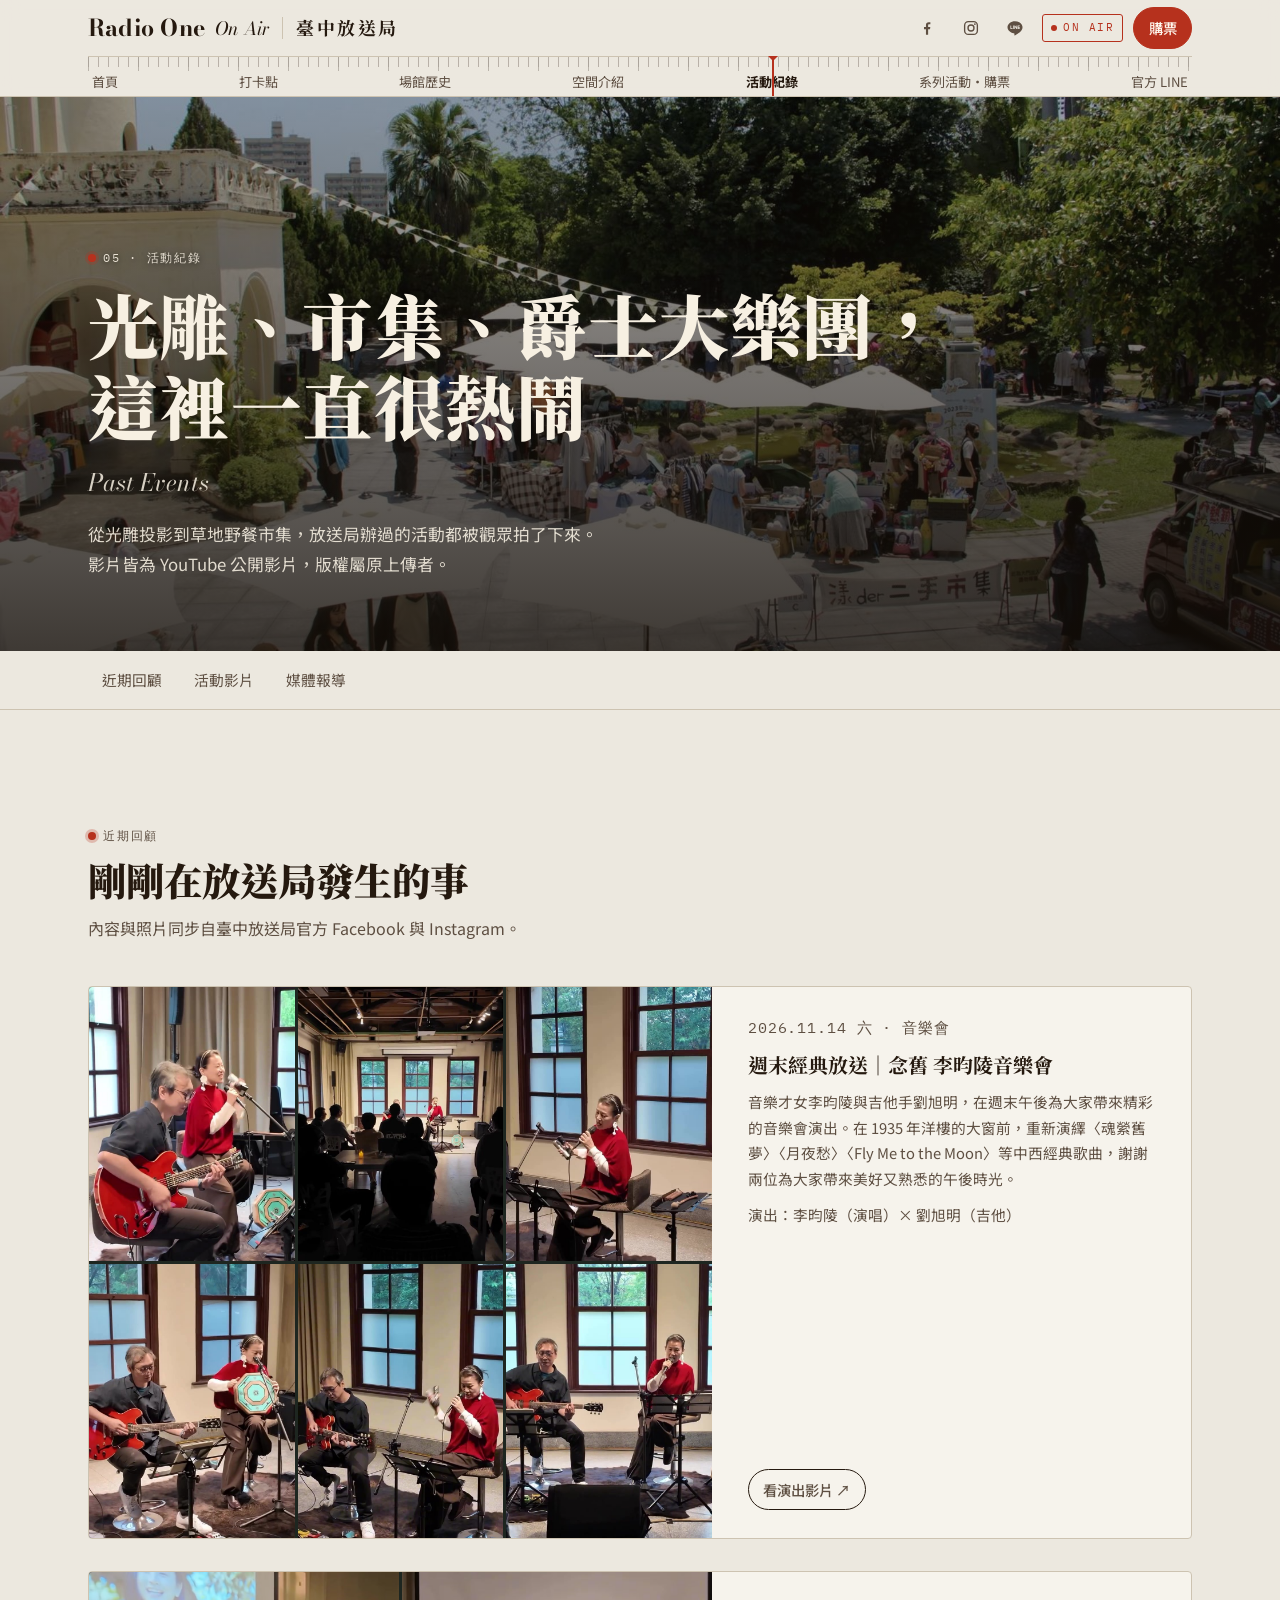
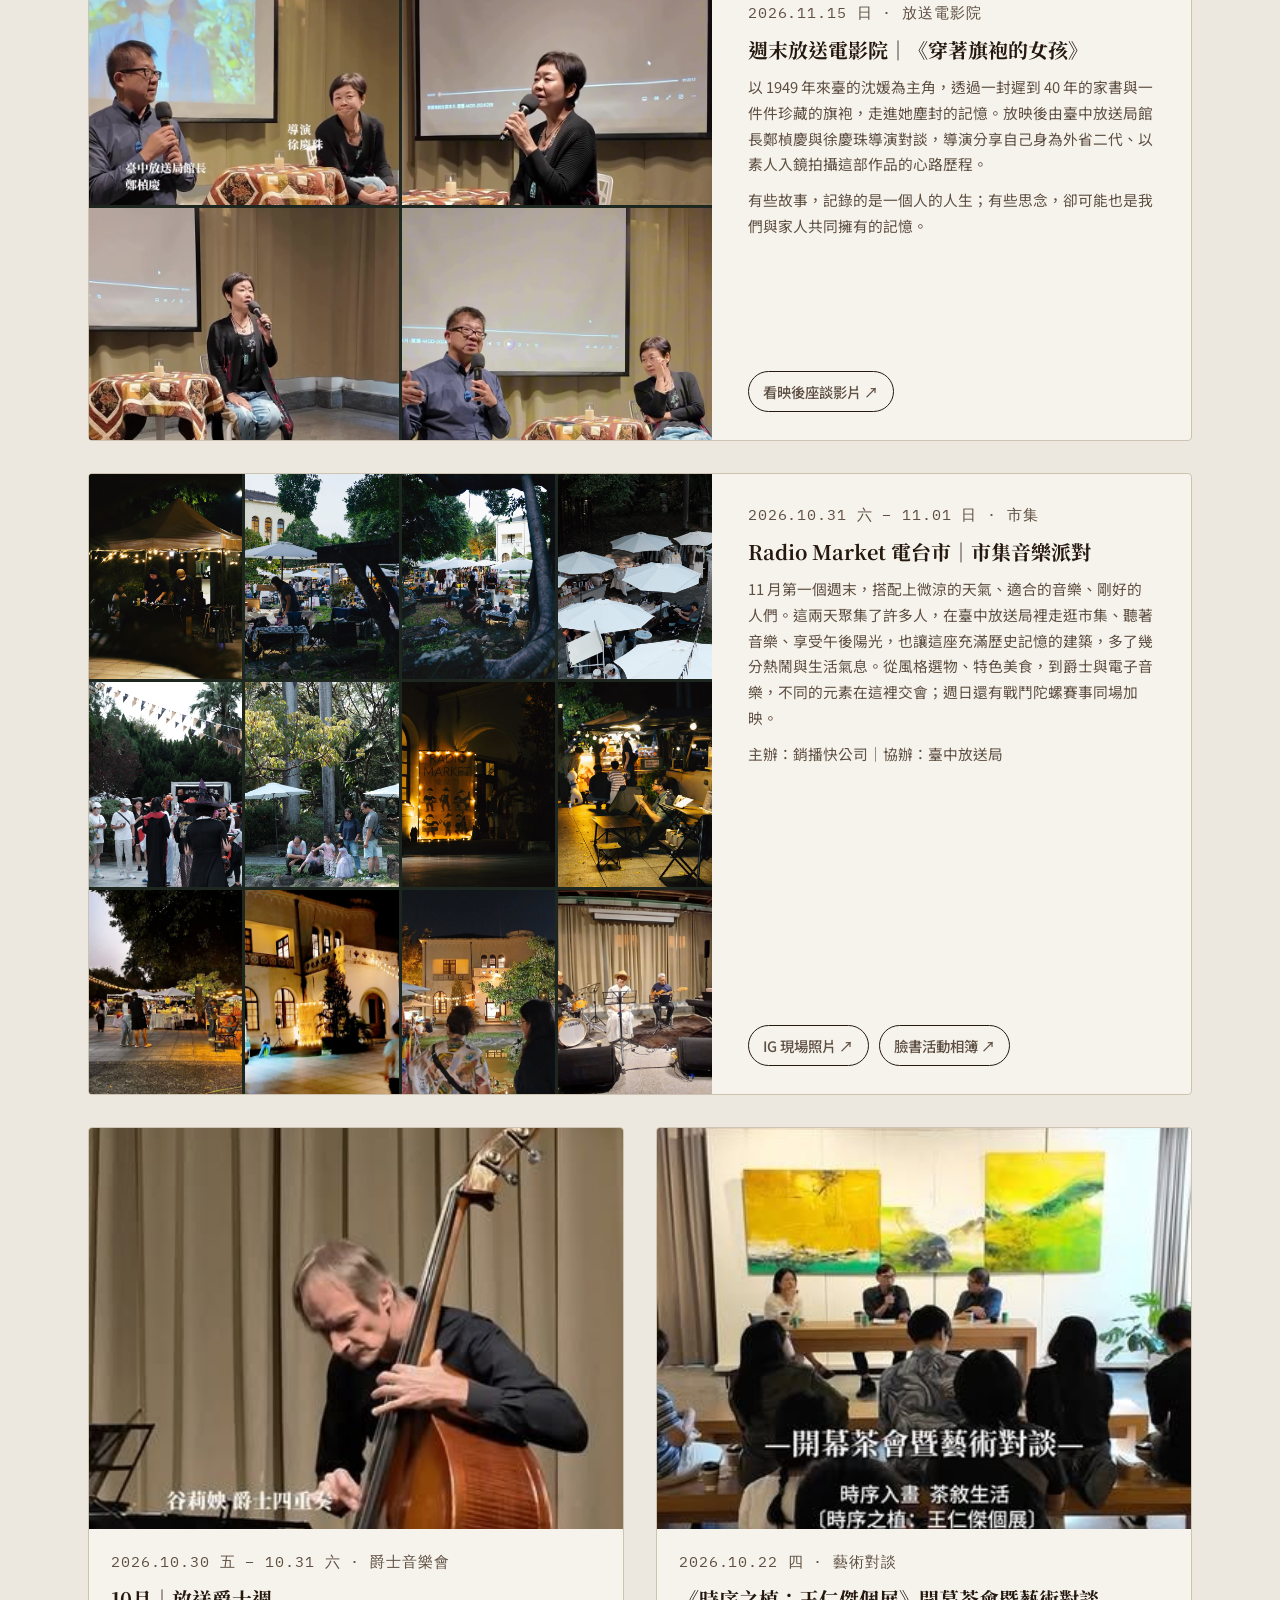
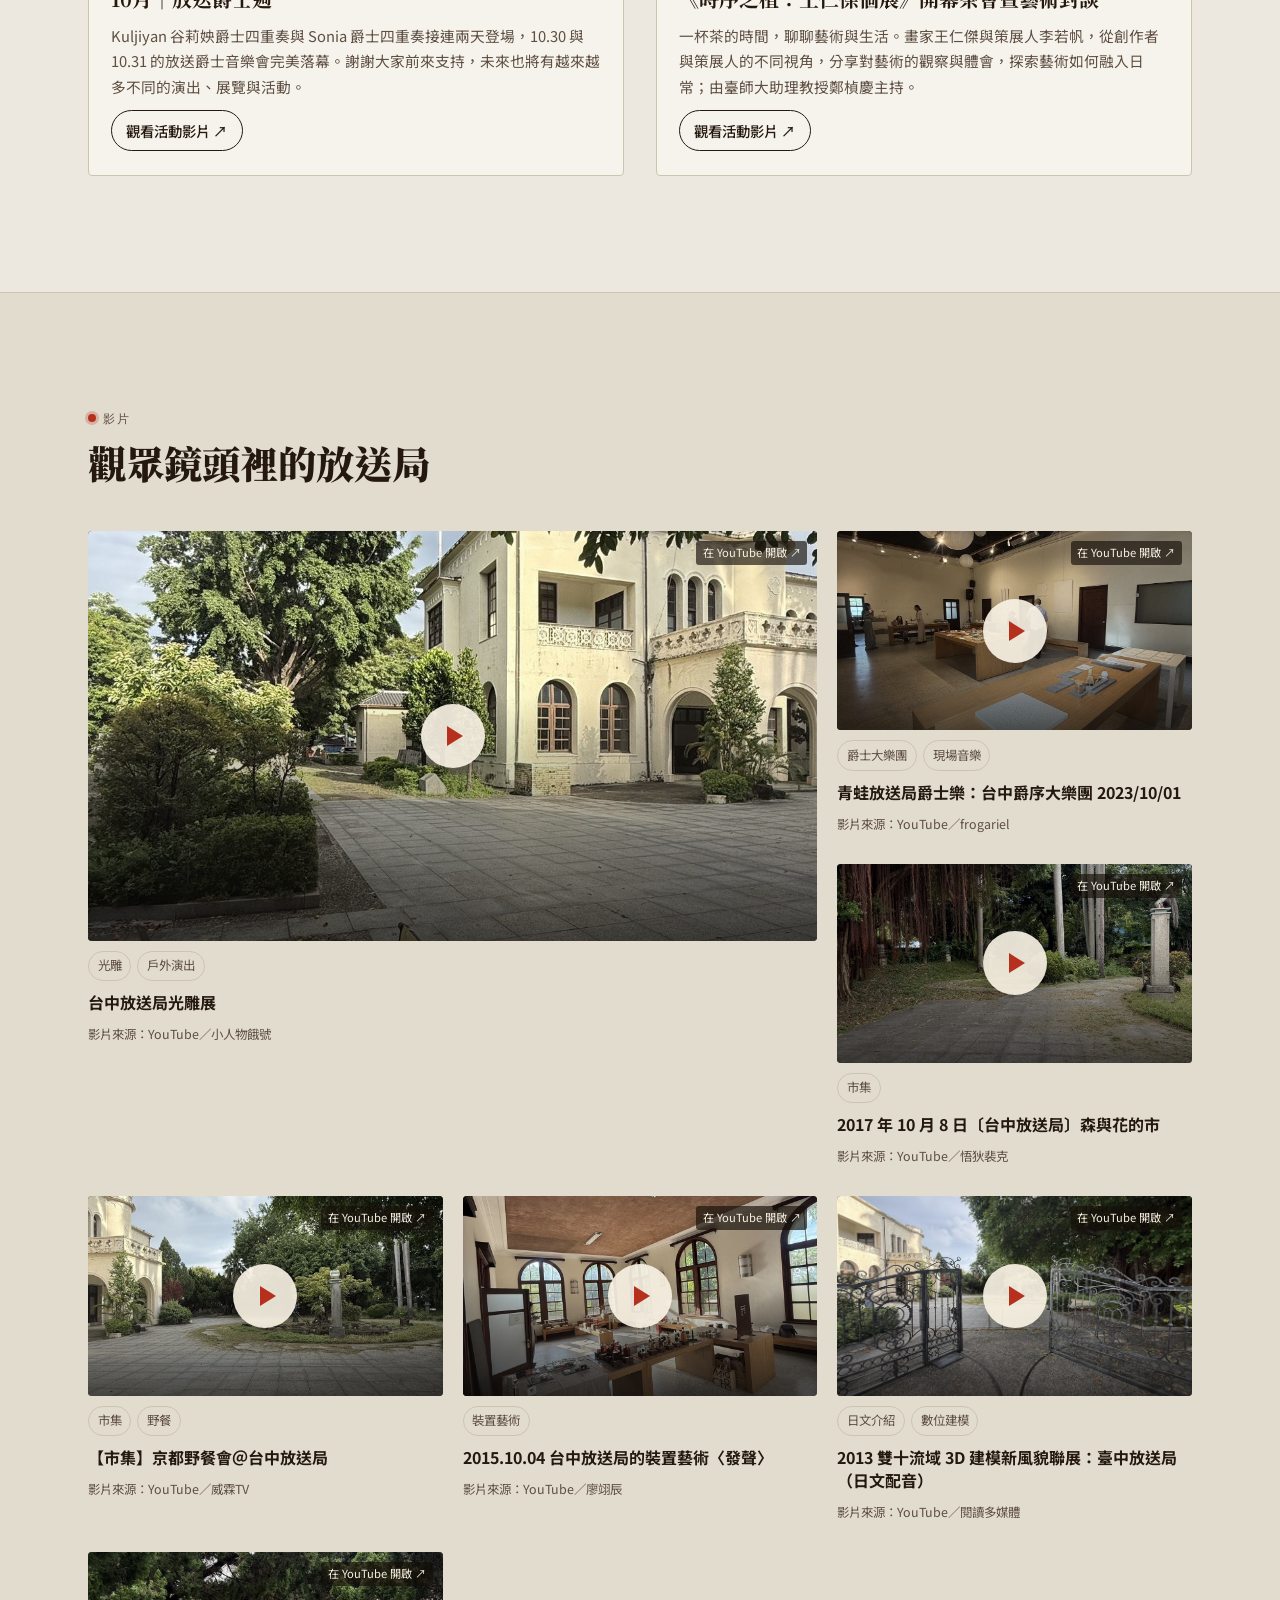
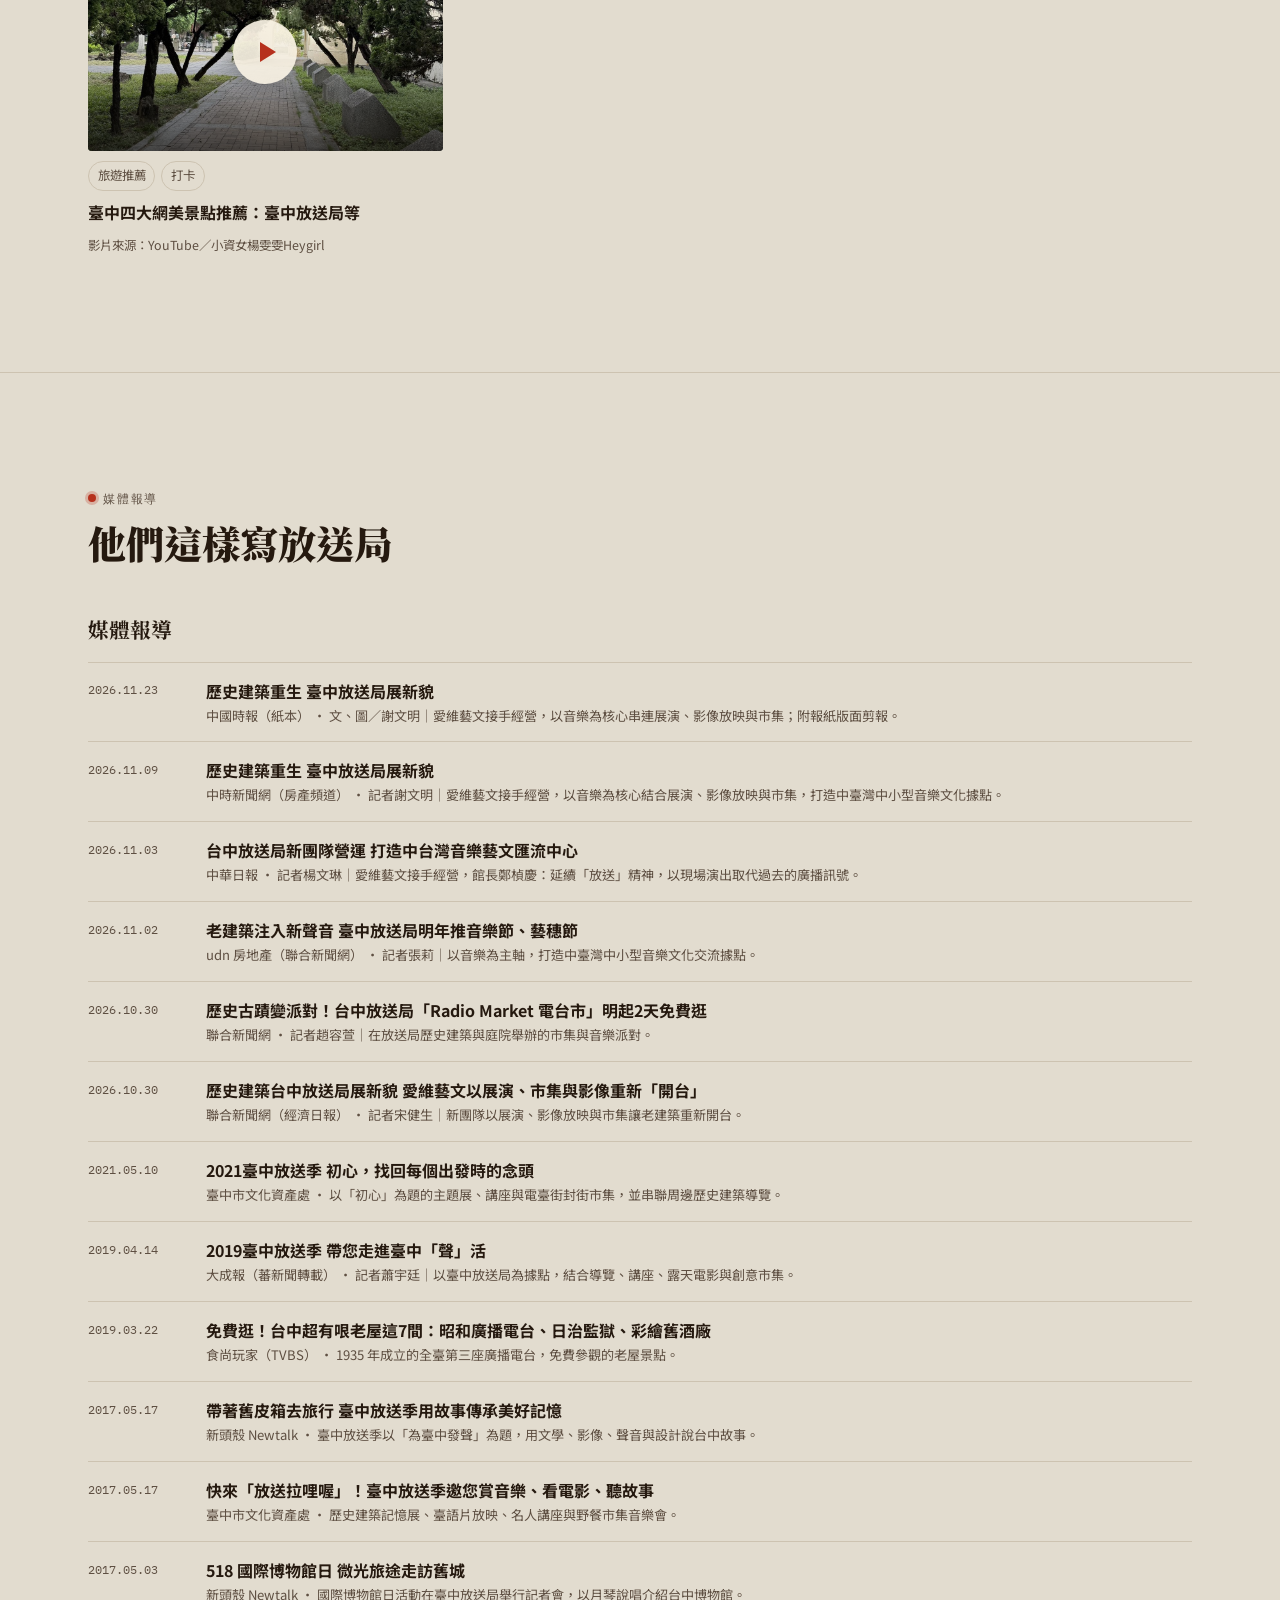
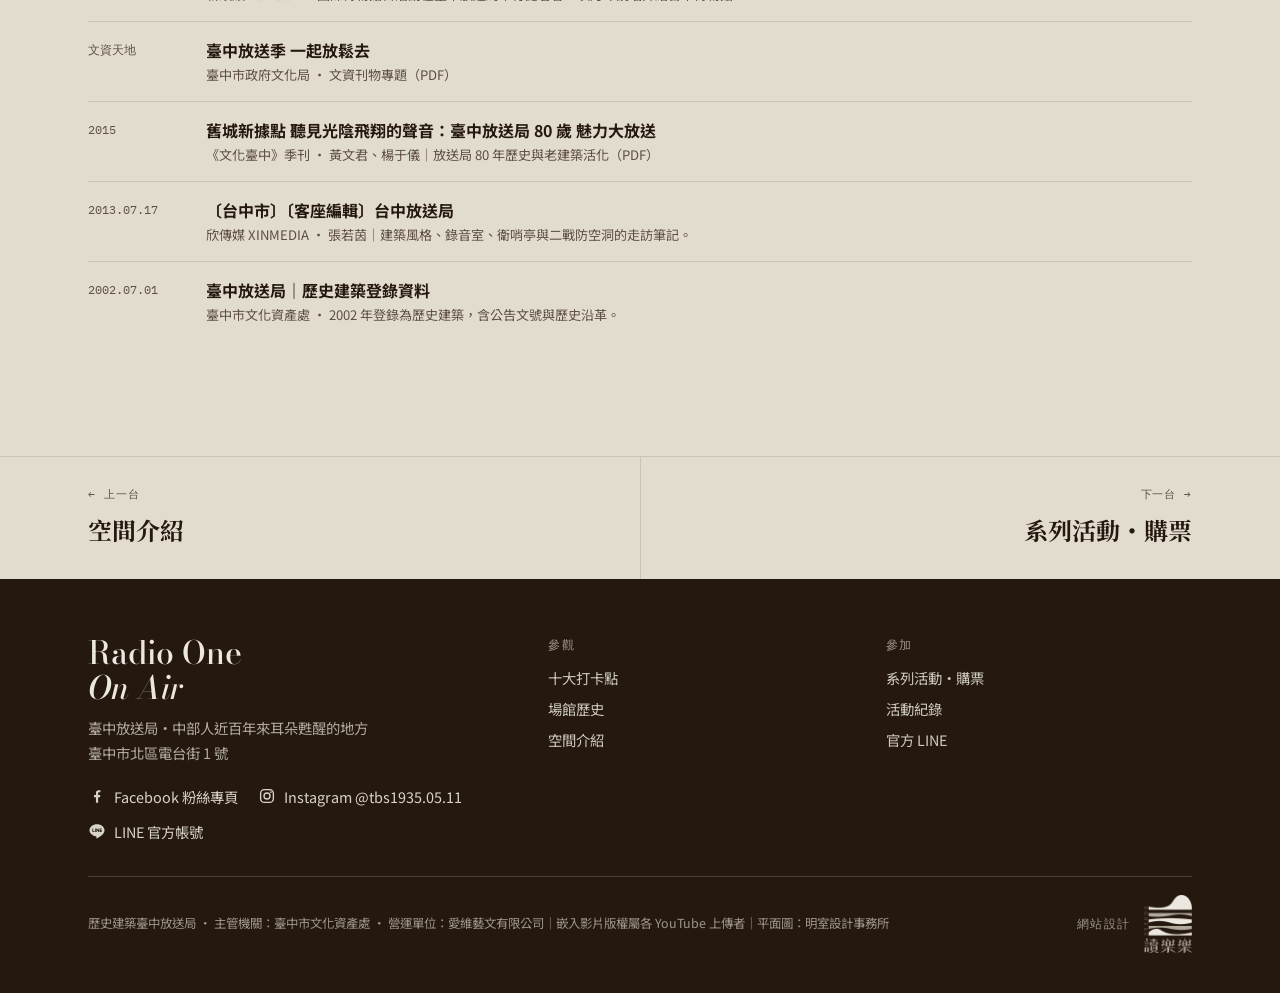
==== commit f6078696: "媒體報導新增：中國時報紙本〈歷史建築重生 臺中放送局展新貌〉（2026.11.23，附剪報） Co-Authored-By: Claude Opus 5.5 <noreply@anthropic.co" ====
--- a/archive.html
+++ b/archive.html
@@ -48,6 +48,7 @@
 </div></div></section><section class="sec block alt" id="videos"><div class="wrap"><div class="blk-h"><p class="eyebrow"><span class="lamp"></span>影片</p><h2>觀眾鏡頭裡的放送局</h2></div><div class="vid-grid" id="vidGrid"></div></div></section><section class="sec block alt" id="press"><div class="wrap"><div class="blk-h"><p class="eyebrow"><span class="lamp"></span>媒體報導</p><h2>他們這樣寫放送局</h2></div><div class="press" style="grid-template-columns:1fr"><div>
         <h3>媒體報導</h3>
         <ul class="press-list">
+          <li><a href="assets/img/press-chinatimes-20261123.jpg" target="_blank" rel="noopener"><time>2026.11.23</time><span><b>歷史建築重生 臺中放送局展新貌</b><small>中國時報（紙本） · 文、圖／謝文明｜愛維藝文接手經營，以音樂為核心串連展演、影像放映與市集；附報紙版面剪報。</small></span></a></li>
           <li><a href="https://house.chinatimes.com/20261109003081-264414" target="_blank" rel="noopener"><time>2026.11.09</time><span><b>歷史建築重生 臺中放送局展新貌</b><small>中時新聞網（房產頻道） · 記者謝文明｜愛維藝文接手經營，以音樂為核心結合展演、影像放映與市集，打造中臺灣中小型音樂文化據點。</small></span></a></li>
           <li><a href="https://www.cdns.com.tw/articles/1484605" target="_blank" rel="noopener"><time>2026.11.03</time><span><b>台中放送局新團隊營運 打造中台灣音樂藝文匯流中心</b><small>中華日報 · 記者楊文琳｜愛維藝文接手經營，館長鄭楨慶：延續「放送」精神，以現場演出取代過去的廣播訊號。</small></span></a></li>
           <li><a href="https://house.udn.com/house/story/123601/9852051" target="_blank" rel="noopener"><time>2026.11.02</time><span><b>老建築注入新聲音 臺中放送局明年推音樂節、藝穗節</b><small>udn 房地產（聯合新聞網） · 記者張莉｜以音樂為主軸，打造中臺灣中小型音樂文化交流據點。</small></span></a></li>
--- a/assets/site.css
+++ b/assets/site.css
@@ -773,3 +773,7 @@
 footer .made-by .contact a{opacity:.8}
 .recap .gal.g2{grid-template-columns:repeat(2,minmax(0,1fr))}
 .recap .gal.g2 img{aspect-ratio:4/3}
+/* 系列活動：全部近期活動 */
+.series-panel.in-all{margin-bottom:44px}
+.series-panel.in-all::before{content:attr(data-label);display:block;font-family:var(--f-zh-display);font-size:1.35rem;font-weight:700;margin:0 0 6px;padding-top:6px}
+.series-panel.in-all+.series-panel.in-all{border-top:1px solid var(--line);padding-top:28px}
